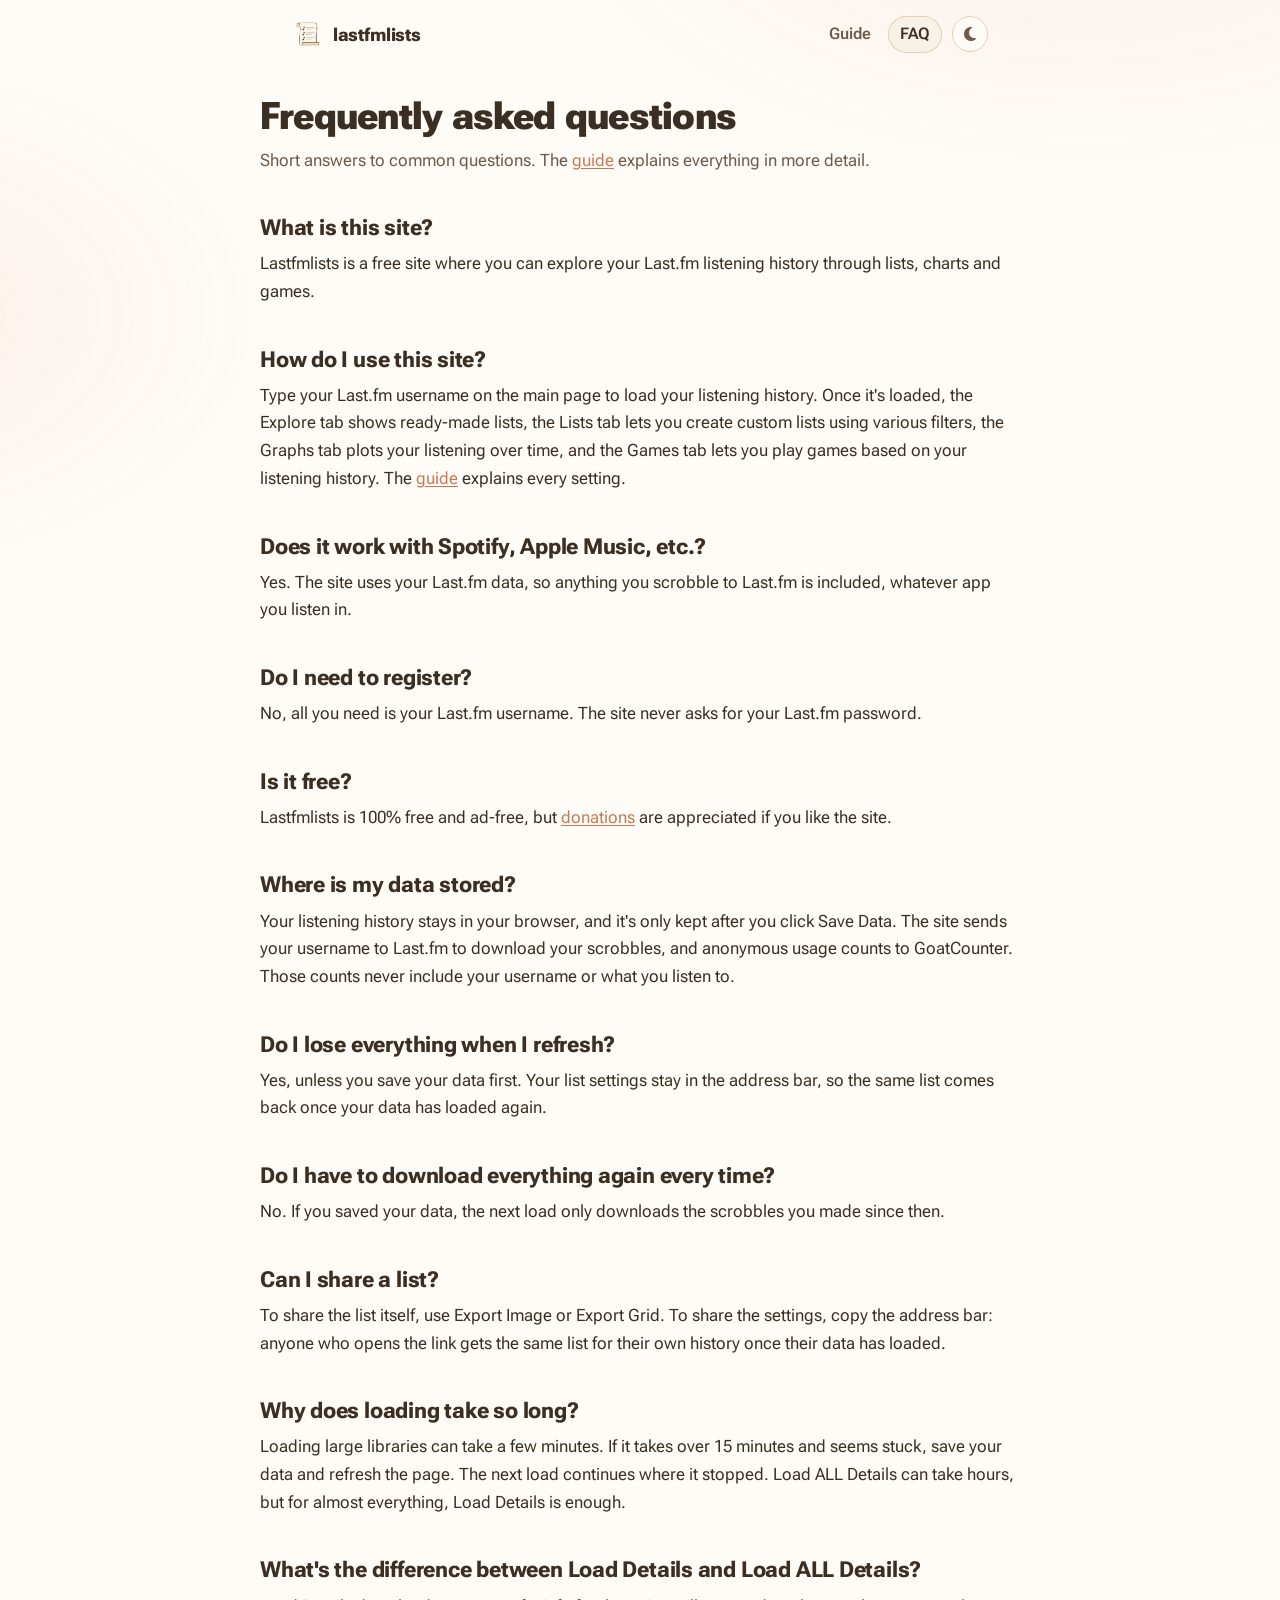
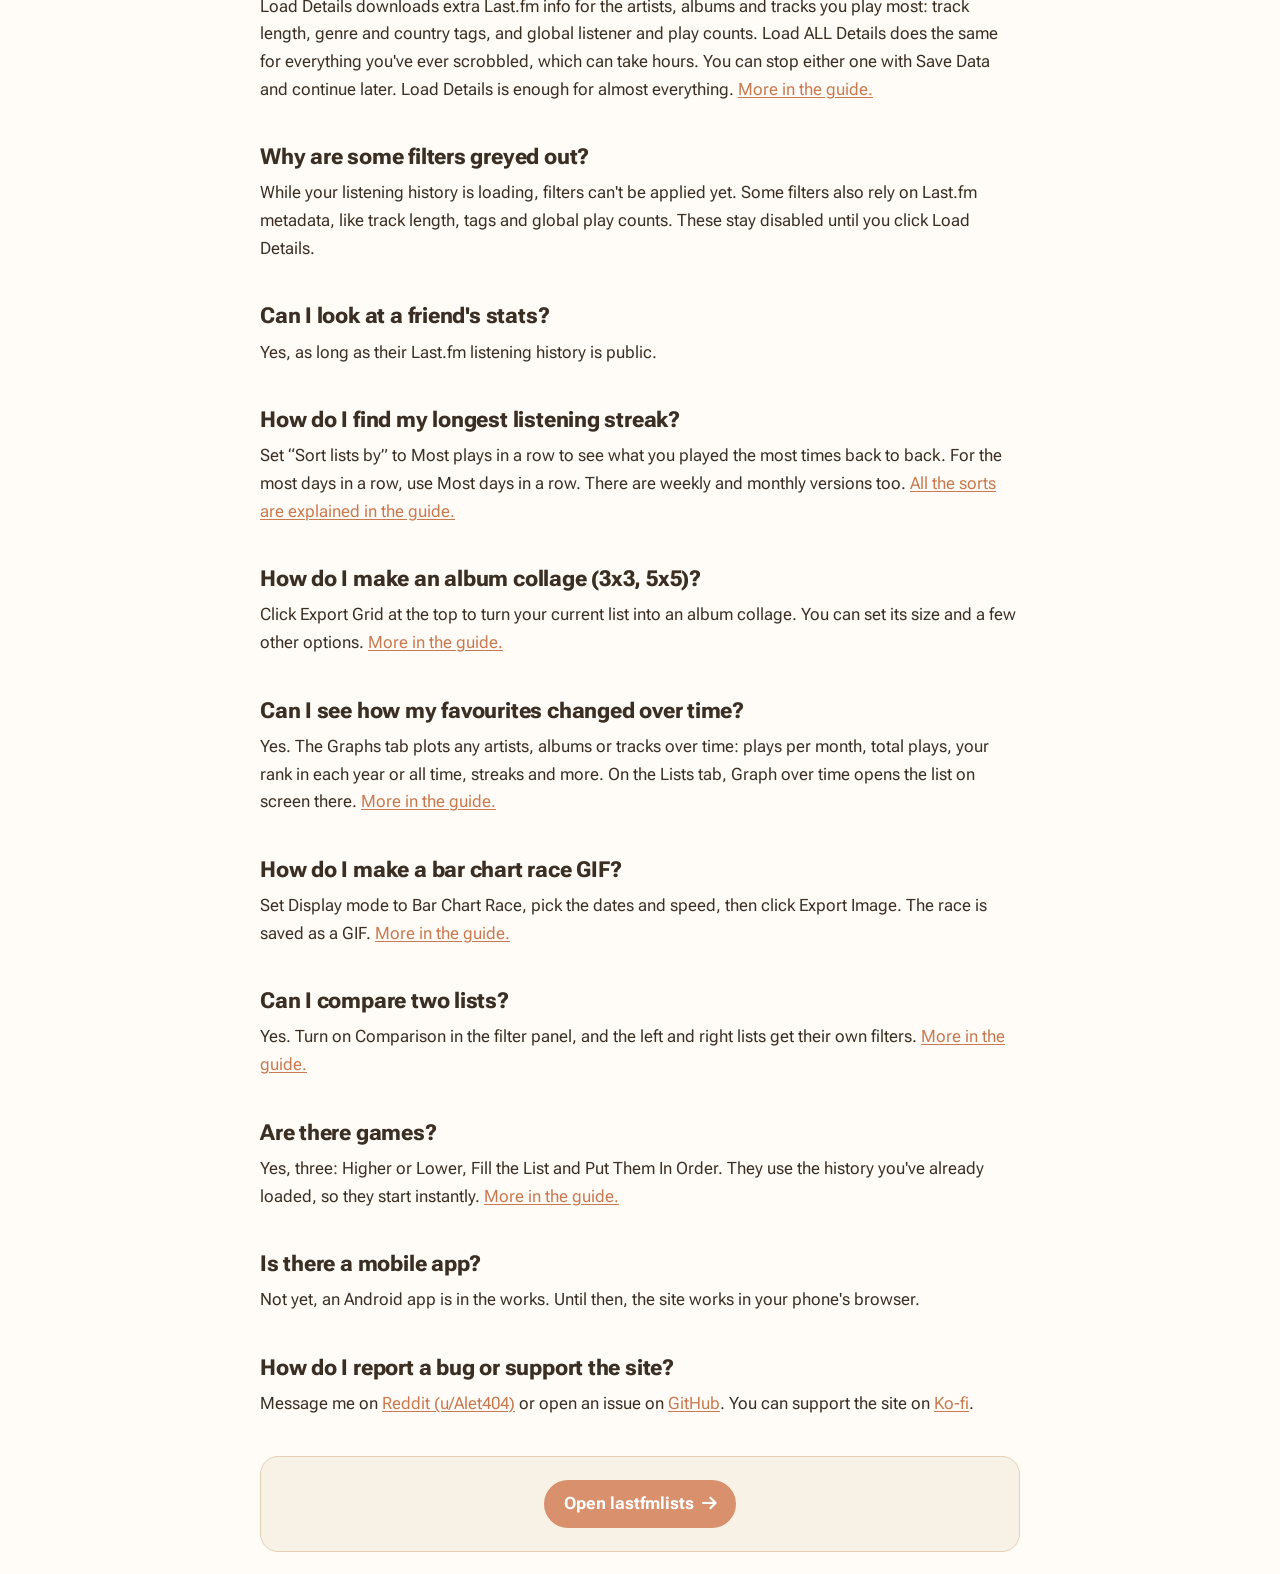
==== faq/index.html @ 1b11123c "Add a wide link preview image and mention graphs in the descriptions og-image.png (1200x630) shows a" ====
<!DOCTYPE html>
<html lang="en">
<head>
	<meta charset="UTF-8">
	<meta name="viewport" content="width=device-width, initial-scale=1.0, viewport-fit=cover">
	<title>FAQ · lastfmlists</title>
	<meta name="description" content="Answers about lastfmlists: what it does, where your data is stored, why loading takes time, and how to make streak lists, album collages, bar chart races and graphs.">
	<meta name="theme-color" content="#FFFCF8">
	<link rel="canonical" href="https://lastfmlists.com/faq/">
	<meta property="og:type" content="article">
	<meta property="og:site_name" content="lastfmlists">
	<meta property="og:url" content="https://lastfmlists.com/faq/">
	<meta property="og:title" content="FAQ · lastfmlists">
	<meta property="og:description" content="Answers about lastfmlists: what it does, where your data is stored, why loading takes time, and how to make streak lists, album collages, bar chart races and graphs.">
	<meta property="og:image" content="https://lastfmlists.com/og-image.png">
	<meta property="og:image:width" content="1200">
	<meta property="og:image:height" content="630">
	<meta name="twitter:card" content="summary_large_image">
	<script type="application/ld+json">
	{
	 "@context": "https://schema.org",
	 "@type": "FAQPage",
	 "mainEntity": [
	  {
	   "@type": "Question",
	   "name": "What is this site?",
	   "acceptedAnswer": {
	    "@type": "Answer",
	    "text": "Lastfmlists is a free site where you can explore your Last.fm listening history through lists, charts and games."
	   }
	  },
	  {
	   "@type": "Question",
	   "name": "How do I use this site?",
	   "acceptedAnswer": {
	    "@type": "Answer",
	    "text": "Type your Last.fm username on the main page to load your listening history. Once it's loaded, the Explore tab shows ready-made lists, the Lists tab lets you create custom lists using various filters, the Graphs tab plots your listening over time, and the Games tab lets you play games based on your listening history. The guide explains every setting."
	   }
	  },
	  {
	   "@type": "Question",
	   "name": "Does it work with Spotify, Apple Music, etc.?",
	   "acceptedAnswer": {
	    "@type": "Answer",
	    "text": "Yes. The site uses your Last.fm data, so anything you scrobble to Last.fm is included, whatever app you listen in."
	   }
	  },
	  {
	   "@type": "Question",
	   "name": "Do I need to register?",
	   "acceptedAnswer": {
	    "@type": "Answer",
	    "text": "No, all you need is your Last.fm username. The site never asks for your Last.fm password."
	   }
	  },
	  {
	   "@type": "Question",
	   "name": "Is it free?",
	   "acceptedAnswer": {
	    "@type": "Answer",
	    "text": "Lastfmlists is 100% free and ad-free, but donations are appreciated if you like the site."
	   }
	  },
	  {
	   "@type": "Question",
	   "name": "Where is my data stored?",
	   "acceptedAnswer": {
	    "@type": "Answer",
	    "text": "Your listening history stays in your browser, and it's only kept after you click Save Data. The site sends your username to Last.fm to download your scrobbles, and anonymous usage counts to GoatCounter. Those counts never include your username or what you listen to."
	   }
	  },
	  {
	   "@type": "Question",
	   "name": "Do I lose everything when I refresh?",
	   "acceptedAnswer": {
	    "@type": "Answer",
	    "text": "Yes, unless you save your data first. Your list settings stay in the address bar, so the same list comes back once your data has loaded again."
	   }
	  },
	  {
	   "@type": "Question",
	   "name": "Do I have to download everything again every time?",
	   "acceptedAnswer": {
	    "@type": "Answer",
	    "text": "No. If you saved your data, the next load only downloads the scrobbles you made since then."
	   }
	  },
	  {
	   "@type": "Question",
	   "name": "Can I share a list?",
	   "acceptedAnswer": {
	    "@type": "Answer",
	    "text": "To share the list itself, use Export Image or Export Grid. To share the settings, copy the address bar: anyone who opens the link gets the same list for their own history once their data has loaded."
	   }
	  },
	  {
	   "@type": "Question",
	   "name": "Why does loading take so long?",
	   "acceptedAnswer": {
	    "@type": "Answer",
	    "text": "Loading large libraries can take a few minutes. If it takes over 15 minutes and seems stuck, save your data and refresh the page. The next load continues where it stopped. Load ALL Details can take hours, but for almost everything, Load Details is enough."
	   }
	  },
	  {
	   "@type": "Question",
	   "name": "What's the difference between Load Details and Load ALL Details?",
	   "acceptedAnswer": {
	    "@type": "Answer",
	    "text": "Load Details downloads extra Last.fm info for the artists, albums and tracks you play most: track length, genre and country tags, and global listener and play counts. Load ALL Details does the same for everything you've ever scrobbled, which can take hours. You can stop either one with Save Data and continue later. Load Details is enough for almost everything. More in the guide."
	   }
	  },
	  {
	   "@type": "Question",
	   "name": "Why are some filters greyed out?",
	   "acceptedAnswer": {
	    "@type": "Answer",
	    "text": "While your listening history is loading, filters can't be applied yet. Some filters also rely on Last.fm metadata, like track length, tags and global play counts. These stay disabled until you click Load Details."
	   }
	  },
	  {
	   "@type": "Question",
	   "name": "Can I look at a friend's stats?",
	   "acceptedAnswer": {
	    "@type": "Answer",
	    "text": "Yes, as long as their Last.fm listening history is public."
	   }
	  },
	  {
	   "@type": "Question",
	   "name": "How do I find my longest listening streak?",
	   "acceptedAnswer": {
	    "@type": "Answer",
	    "text": "Set “Sort lists by” to Most plays in a row to see what you played the most times back to back. For the most days in a row, use Most days in a row. There are weekly and monthly versions too. All the sorts are explained in the guide."
	   }
	  },
	  {
	   "@type": "Question",
	   "name": "How do I make an album collage (3x3, 5x5)?",
	   "acceptedAnswer": {
	    "@type": "Answer",
	    "text": "Click Export Grid at the top to turn your current list into an album collage. You can set its size and a few other options. More in the guide."
	   }
	  },
	  {
	   "@type": "Question",
	   "name": "Can I see how my favourites changed over time?",
	   "acceptedAnswer": {
	    "@type": "Answer",
	    "text": "Yes. The Graphs tab plots any artists, albums or tracks over time: plays per month, total plays, your rank in each year or all time, streaks and more. On the Lists tab, Graph over time opens the list on screen there. More in the guide."
	   }
	  },
	  {
	   "@type": "Question",
	   "name": "How do I make a bar chart race GIF?",
	   "acceptedAnswer": {
	    "@type": "Answer",
	    "text": "Set Display mode to Bar Chart Race, pick the dates and speed, then click Export Image. The race is saved as a GIF. More in the guide."
	   }
	  },
	  {
	   "@type": "Question",
	   "name": "Can I compare two lists?",
	   "acceptedAnswer": {
	    "@type": "Answer",
	    "text": "Yes. Turn on Comparison in the filter panel, and the left and right lists get their own filters. More in the guide."
	   }
	  },
	  {
	   "@type": "Question",
	   "name": "Are there games?",
	   "acceptedAnswer": {
	    "@type": "Answer",
	    "text": "Yes, three: Higher or Lower, Fill the List and Put Them In Order. They use the history you've already loaded, so they start instantly. More in the guide."
	   }
	  },
	  {
	   "@type": "Question",
	   "name": "Is there a mobile app?",
	   "acceptedAnswer": {
	    "@type": "Answer",
	    "text": "Not yet, an Android app is in the works. Until then, the site works in your phone's browser."
	   }
	  },
	  {
	   "@type": "Question",
	   "name": "How do I report a bug or support the site?",
	   "acceptedAnswer": {
	    "@type": "Answer",
	    "text": "Message me on Reddit (u/Alet404) or open an issue on GitHub. You can support the site on Ko-fi."
	   }
	  }
	 ]
	}
	</script>
	<script>
		// Runs before the stylesheet paints, so a saved dark theme doesn't flash light.
		(function () {
			try {
				var stored = localStorage.getItem('lastfmlists-theme');
				var prefersDark = window.matchMedia && window.matchMedia('(prefers-color-scheme: dark)').matches;
				var theme = stored || (prefersDark ? 'dark' : 'light');
				document.documentElement.setAttribute('data-theme', theme);
			} catch (e) {
				document.documentElement.setAttribute('data-theme', 'light');
			}
		})();
	</script>
	<link rel="icon" type="image/png" href="../logo.png" sizes="32x32">
	<link rel="apple-touch-icon" href="../logo.png" sizes="180x180">
	<link rel="preconnect" href="https://fonts.googleapis.com">
	<link rel="preconnect" href="https://fonts.gstatic.com" crossorigin>
	<link href="https://fonts.googleapis.com/css2?family=Roboto+Flex:opsz,wght@8..144,300..800&display=swap" rel="stylesheet">
	<link rel="stylesheet" href="https://cdnjs.cloudflare.com/ajax/libs/font-awesome/6.5.2/css/all.min.css">
	<link rel="stylesheet" href="../style.css">
	<link rel="stylesheet" href="../pages.css">
</head>
<body>
	<header class="page-header">
		<a class="page-brand" href="/"><img src="../logo.png" alt="">lastfmlists</a>
		<nav class="page-nav" aria-label="Site">
			<a href="/guide/">Guide</a>
			<a href="/faq/" aria-current="page">FAQ</a>
			<button type="button" id="theme-toggle" aria-label="Toggle theme"><i class="fas fa-moon" aria-hidden="true"></i></button>
		</nav>
	</header>

	<main>
		<article class="page">
			<h1>Frequently asked questions</h1>
			<p class="page-lede">Short answers to common questions. The <a href="/guide/">guide</a> explains everything in more detail.</p>

			<section id="what-is">
				<h2>What is this site?</h2>
				<p>Lastfmlists is a free site where you can explore your Last.fm listening history through lists, charts and games.</p>
			</section>

			<section id="how-to-use">
				<h2>How do I use this site?</h2>
				<p>Type your Last.fm username on the main page to load your listening history. Once it&#39;s loaded, the Explore tab shows ready-made lists, the Lists tab lets you create custom lists using various filters, the Graphs tab plots your listening over time, and the Games tab lets you play games based on your listening history. The <a href="/guide/">guide</a> explains every setting.</p>
			</section>

			<section id="streaming-services">
				<h2>Does it work with Spotify, Apple Music, etc.?</h2>
				<p>Yes. The site uses your Last.fm data, so anything you scrobble to Last.fm is included, whatever app you listen in.</p>
			</section>

			<section id="register">
				<h2>Do I need to register?</h2>
				<p>No, all you need is your Last.fm username. The site never asks for your Last.fm password.</p>
			</section>

			<section id="free">
				<h2>Is it free?</h2>
				<p>Lastfmlists is 100% free and ad-free, but <a href="https://ko-fi.com/lastfmlists">donations</a> are appreciated if you like the site.</p>
			</section>

			<section id="data">
				<h2>Where is my data stored?</h2>
				<p>Your listening history stays in your browser, and it&#39;s only kept after you click Save Data. The site sends your username to Last.fm to download your scrobbles, and anonymous usage counts to GoatCounter. Those counts never include your username or what you listen to.</p>
			</section>

			<section id="refresh">
				<h2>Do I lose everything when I refresh?</h2>
				<p>Yes, unless you save your data first. Your list settings stay in the address bar, so the same list comes back once your data has loaded again.</p>
			</section>

			<section id="saved-data">
				<h2>Do I have to download everything again every time?</h2>
				<p>No. If you saved your data, the next load only downloads the scrobbles you made since then.</p>
			</section>

			<section id="share">
				<h2>Can I share a list?</h2>
				<p>To share the list itself, use Export Image or Export Grid. To share the settings, copy the address bar: anyone who opens the link gets the same list for their own history once their data has loaded.</p>
			</section>

			<section id="loading-time">
				<h2>Why does loading take so long?</h2>
				<p>Loading large libraries can take a few minutes. If it takes over 15 minutes and seems stuck, save your data and refresh the page. The next load continues where it stopped. Load ALL Details can take hours, but for almost everything, Load Details is enough.</p>
			</section>

			<section id="details">
				<h2>What&#39;s the difference between Load Details and Load ALL Details?</h2>
				<p>Load Details downloads extra Last.fm info for the artists, albums and tracks you play most: track length, genre and country tags, and global listener and play counts. Load ALL Details does the same for everything you&#39;ve ever scrobbled, which can take hours. You can stop either one with Save Data and continue later. Load Details is enough for almost everything. <a href="/guide/#details">More in the guide.</a></p>
			</section>

			<section id="greyed-out">
				<h2>Why are some filters greyed out?</h2>
				<p>While your listening history is loading, filters can&#39;t be applied yet. Some filters also rely on Last.fm metadata, like track length, tags and global play counts. These stay disabled until you click Load Details.</p>
			</section>

			<section id="friends">
				<h2>Can I look at a friend&#39;s stats?</h2>
				<p>Yes, as long as their Last.fm listening history is public.</p>
			</section>

			<section id="streaks">
				<h2>How do I find my longest listening streak?</h2>
				<p>Set &ldquo;Sort lists by&rdquo; to Most plays in a row to see what you played the most times back to back. For the most days in a row, use Most days in a row. There are weekly and monthly versions too. <a href="/guide/#sorts">All the sorts are explained in the guide.</a></p>
			</section>

			<section id="collage">
				<h2>How do I make an album collage (3x3, 5x5)?</h2>
				<p>Click Export Grid at the top to turn your current list into an album collage. You can set its size and a few other options. <a href="/guide/#exporting">More in the guide.</a></p>
			</section>

			<section id="graphs">
				<h2>Can I see how my favourites changed over time?</h2>
				<p>Yes. The Graphs tab plots any artists, albums or tracks over time: plays per month, total plays, your rank in each year or all time, streaks and more. On the Lists tab, Graph over time opens the list on screen there. <a href="/guide/#graphs">More in the guide.</a></p>
			</section>

			<section id="race-gif">
				<h2>How do I make a bar chart race GIF?</h2>
				<p>Set Display mode to Bar Chart Race, pick the dates and speed, then click Export Image. The race is saved as a GIF. <a href="/guide/#charts">More in the guide.</a></p>
			</section>

			<section id="compare">
				<h2>Can I compare two lists?</h2>
				<p>Yes. Turn on Comparison in the filter panel, and the left and right lists get their own filters. <a href="/guide/#comparison">More in the guide.</a></p>
			</section>

			<section id="games">
				<h2>Are there games?</h2>
				<p>Yes, three: Higher or Lower, Fill the List and Put Them In Order. They use the history you&#39;ve already loaded, so they start instantly. <a href="/guide/#games">More in the guide.</a></p>
			</section>

			<section id="mobile">
				<h2>Is there a mobile app?</h2>
				<p>Not yet, an Android app is in the works. Until then, the site works in your phone&#39;s browser.</p>
			</section>

			<section id="contact">
				<h2>How do I report a bug or support the site?</h2>
				<p>Message me on <a href="https://www.reddit.com/user/Alet404/">Reddit (u/Alet404)</a> or open an issue on <a href="https://github.com/LastFMLists/lastfmlists/issues">GitHub</a>. You can support the site on <a href="https://ko-fi.com/lastfmlists">Ko-fi</a>.</p>
			</section>

			<div class="page-cta">
				<a href="/">Open lastfmlists <i class="fas fa-arrow-right" aria-hidden="true"></i></a>
			</div>
		</article>
	</main>

	<footer>
		<p>created by <a href="https://www.reddit.com/user/Alet404/" target="_blank" rel="noopener">u/Alet404</a></p>
	</footer>
	<script data-goatcounter="https://lastfmlists.goatcounter.com/count" async src="https://gc.zgo.at/count.js"></script>
	<script src="../js/page-theme.js"></script>
	<script type="module" src="../js/page-links.js"></script>
</body>
</html>
---- style.css ----
/* ==========================================================================
   lastfmlists — design system
   ========================================================================== */

/* ---- Light palette + derived tokens ---- */
:root,
[data-theme="light"] {
    --background-color: #FFFCF8;
    --sidebar-color: #F8F1E6;
    --primary-text-color: #3B2F24;
    --secondary-text-color: #6C5A4B;
    --primary-accent-color: #D8906D;
    --secondary-accent-color: #FFF4E3;
    --border-color: #E5CEB4;
    --even-list-color: #F1E1CC;
    /* Hovered or highlighted row: far enough from both row colours to stand out */
    --row-hover-color: #EBC9B4;

    --accent-strong: #C9794F;
    --accent-soft: rgba(216, 144, 109, 0.14);
    --on-accent: #FFFFFF;
    --footer-bg: var(--secondary-accent-color);
    --scrim: rgba(59, 47, 36, 0.45);

    --shadow-sm: 0 1px 2px rgba(59, 47, 36, 0.05), 0 2px 10px rgba(59, 47, 36, 0.06);
    --shadow-md: 0 8px 28px rgba(59, 47, 36, 0.13);
    --shadow-lg: 0 18px 50px rgba(59, 47, 36, 0.22);
    --ring: 0 0 0 3px rgba(216, 144, 109, 0.30);

    --radius-sm: 9px;
    --radius-md: 14px;
    --radius-lg: 18px;

    --sidebar-width: 292px;
    --font-stack: "Roboto Flex", Roboto, system-ui, -apple-system, "Segoe UI", sans-serif;

    color-scheme: light;
}

/* ---- Dark palette ---- */
[data-theme="dark"] {
    --background-color: #1E293B;
    --sidebar-color: #111827;
    --primary-text-color: #dce9f7;
    --secondary-text-color: #94A3B8;
    --primary-accent-color: #60A5FA;
    --secondary-accent-color: #1f122e;
    --border-color: #3d5166;
    --even-list-color: #3d5166;
    --row-hover-color: #31507B;

    --accent-strong: #85BBFB;
    --accent-soft: rgba(96, 165, 250, 0.16);
    --on-accent: #0B1424;
    --footer-bg: var(--sidebar-color);
    --scrim: rgba(2, 6, 16, 0.55);

    --shadow-sm: 0 1px 2px rgba(0, 0, 0, 0.25), 0 2px 10px rgba(0, 0, 0, 0.22);
    --shadow-md: 0 8px 28px rgba(0, 0, 0, 0.38);
    --shadow-lg: 0 18px 50px rgba(0, 0, 0, 0.55);
    --ring: 0 0 0 3px rgba(96, 165, 250, 0.32);

    color-scheme: dark;
}

/* ==========================================================================
   Base
   ========================================================================== */

*,
*::before,
*::after {
    box-sizing: border-box;
}

html {
    height: 100%;
    scroll-behavior: smooth;
}

body {
    min-height: 100%;
    width: 100%;
    margin: 0;
    display: flex;
    flex-direction: column;
    font-family: var(--font-stack);
    font-size: 16px;
    line-height: 1.5;
    background-color: var(--background-color);
    color: var(--primary-text-color);
    -webkit-font-smoothing: antialiased;
    text-rendering: optimizeLegibility;
    position: relative;
    isolation: isolate;
}

body,
html {
    overflow-x: clip;
}

/* Soft ambient glow behind everything */
body::before {
    content: "";
    position: fixed;
    inset: 0;
    z-index: -1;
    pointer-events: none;
    background:
        radial-gradient(900px 480px at 85% -120px, var(--accent-soft), transparent 65%),
        radial-gradient(700px 460px at -10% 35%, var(--accent-soft), transparent 60%);
    opacity: 0.8;
}

::selection {
    background: var(--primary-accent-color);
    color: var(--on-accent);
}

:focus-visible {
    outline: 2px solid var(--primary-accent-color);
    outline-offset: 2px;
}

button {
    font: inherit;
    color: inherit;
}

img {
    max-width: 100%;
}

/* Custom scrollbars */
::-webkit-scrollbar {
    width: 10px;
    height: 10px;
}

::-webkit-scrollbar-track {
    background: transparent;
}

::-webkit-scrollbar-thumb {
    background: var(--border-color);
    border-radius: 999px;
    border: 2px solid transparent;
    background-clip: padding-box;
}

::-webkit-scrollbar-thumb:hover {
    background: var(--secondary-text-color);
    background-clip: padding-box;
}

/* ==========================================================================
   Page layout
   ========================================================================== */

main {
    flex: 1;
    width: 100%;
    padding: 1.4rem clamp(1rem, 3vw, 2rem) 3rem;
    transition: padding-left 0.28s cubic-bezier(0.2, 0.7, 0.3, 1);
}

.content-block {
    width: 100%;
    max-width: 1180px;
    margin-inline: auto;
}

body:not(.app-loaded) main {
    min-height: 100vh;
    display: flex;
    align-items: center;
    justify-content: center;
    padding-bottom: 1.4rem;
}

/* Everything except the welcome card stays hidden until data is loaded */
body:not(.app-loaded) #filters-section,
body:not(.app-loaded) #filters-section-toggle,
body:not(.app-loaded) #results-section,
body:not(.app-loaded) #active-filters,
body:not(.app-loaded) #view-tabs,
body:not(.app-loaded) #games-section,
body:not(.app-loaded) #explore-section,
body:not(.app-loaded) #graphs-section,
body:not(.app-loaded) footer,
body:not(.app-loaded) #loading-stats {
    display: none !important;
}

/* View switching: Games view hides the lists UI and vice versa */
#games-section {
    display: none;
}

body.view-games #games-section {
    display: block;
}

body.view-games #filters-section,
body.view-games #filters-section-toggle,
body.view-games #results-section,
body.view-games #active-filters {
    display: none !important;
}

/* Explore replaces the filters and the list, like Games does */
#explore-section {
    display: none;
}

body.view-explore #explore-section {
    display: block;
}

body.view-explore #filters-section,
body.view-explore #filters-section-toggle,
body.view-explore #results-section,
body.view-explore #active-filters,
body.view-entity #explore-section {
    display: none !important;
}

/* The graph builder has its own controls instead of the filter panel */
#graphs-section {
    display: none;
}

body.view-graphs:not(.view-entity) #graphs-section {
    display: block;
}

body.view-graphs #filters-section,
body.view-graphs #filters-section-toggle,
body.view-graphs #results-section,
body.view-graphs #active-filters {
    display: none !important;
}

/* An entity page takes the place of the list until you go back, and the
   filters go with it: they would change a list nobody can see. */
body.view-entity #filters-section,
body.view-entity #filters-section-toggle,
body.view-entity #results-section,
body.view-entity #active-filters,
body.view-games #entity-section,
body:not(.app-loaded) #entity-section {
    display: none !important;
}

body.app-loaded #input-section {
    display: none;
}

/* ==========================================================================
   Welcome screen
   ========================================================================== */

#input-section {
    text-align: center;
}

.welcome-card {
    width: min(560px, 100%);
    margin-inline: auto;
    padding: 2.6rem 2.2rem 2.1rem;
    background-color: var(--sidebar-color);
    border: 1px solid var(--border-color);
    border-radius: 24px;
    box-shadow: var(--shadow-md);
    animation: rise 0.5s cubic-bezier(0.2, 0.7, 0.3, 1) both;
}

.welcome-logo {
    width: 88px;
    height: 88px;
    object-fit: contain;
    margin-bottom: 0.85rem;
    user-select: none;
}

.welcome-card h1 {
    margin: 0 0 0.4rem;
    font-size: clamp(2rem, 7vw, 2.55rem);
    font-weight: 800;
    letter-spacing: -0.02em;
    line-height: 1.1;
    color: var(--primary-text-color);
}

@supports (-webkit-background-clip: text) or (background-clip: text) {
    .welcome-card h1 {
        background: linear-gradient(115deg, var(--primary-text-color) 35%, var(--primary-accent-color));
        -webkit-background-clip: text;
        background-clip: text;
        -webkit-text-fill-color: transparent;
    }
}

/* One line: the card is wide enough on larger screens, and the text gets
   slightly smaller on phones so it still fits. Below 380px it would get too
   small to read, so it wraps into two even lines there instead. */
.welcome-tagline {
    margin: 0 auto 1.7rem;
    color: var(--secondary-text-color);
    font-size: clamp(0.8rem, 3.25vw, 1.02rem);
    white-space: nowrap;
}

@media (max-width: 379px) {
    .welcome-tagline {
        white-space: normal;
        text-wrap: balance;
    }
}

.username-container {
    margin: 0 0 1.5rem;
}

.input-shell {
    display: flex;
    align-items: center;
    gap: 0.55rem;
    width: min(440px, 100%);
    margin-inline: auto;
    padding: 0.35rem 0.35rem 0.35rem 1.05rem;
    background-color: var(--background-color);
    border: 1px solid var(--border-color);
    border-radius: 999px;
    box-shadow: var(--shadow-sm);
    transition: border-color 0.15s ease, box-shadow 0.15s ease;
}

.load-error {
    margin: 0.9rem auto 0;
    max-width: 34rem;
    padding: 0.6rem 1rem;
    border: 1px solid var(--accent-strong);
    border-radius: var(--radius-md);
    background-color: var(--accent-soft);
    color: var(--primary-text-color);
    font-size: 0.9rem;
    line-height: 1.45;
    text-align: center;
}

.input-shell:focus-within {
    border-color: var(--primary-accent-color);
    box-shadow: var(--ring);
}

.input-shell > i {
    color: var(--secondary-text-color);
    font-size: 0.95rem;
    flex-shrink: 0;
}

.input-shell input {
    flex: 1;
    min-width: 0;
    padding: 0.45rem 0;
    border: none;
    outline: none;
    background: transparent;
    color: var(--primary-text-color);
    font: inherit;
    font-size: 1rem;
}

.input-shell input::placeholder {
    color: var(--secondary-text-color);
    opacity: 0.75;
}

#load-data {
    flex-shrink: 0;
    display: inline-flex;
    align-items: center;
    gap: 0.5rem;
    padding: 0.62rem 1.2rem;
    background-color: var(--primary-accent-color);
    color: var(--on-accent);
    border: none;
    border-radius: 999px;
    font-weight: 700;
    font-size: 0.95rem;
    white-space: nowrap;
    cursor: pointer;
    transition: background-color 0.15s ease, transform 0.15s ease;
}

#load-data:hover:not(:disabled) {
    background-color: var(--accent-strong);
}

#load-data:disabled {
    opacity: 0.6;
    cursor: progress;
}

#load-data:active:not(:disabled) {
    transform: scale(0.97);
}

.top-links {
    display: flex;
    justify-content: center;
    gap: 0.8rem;
}

.top-links a,
.session-socials a {
    display: inline-flex;
    align-items: center;
    justify-content: center;
    width: 42px;
    height: 42px;
    border-radius: 50%;
    color: var(--secondary-text-color);
    background-color: var(--background-color);
    border: 1px solid var(--border-color);
    font-size: 1.15rem;
    text-decoration: none;
    transition: color 0.15s ease, border-color 0.15s ease, transform 0.15s ease, background-color 0.15s ease;
}

.top-links a:hover,
.session-socials a:hover {
    color: var(--primary-accent-color);
    border-color: var(--primary-accent-color);
    transform: translateY(-2px);
}

/* ==========================================================================
   Session header
   ========================================================================== */

#session-panel {
    display: none;
    position: sticky;
    top: 0.75rem;
    z-index: 800;
    grid-template-columns: auto 1fr auto;
    align-items: center;
    gap: 0.75rem;
    padding: 0.55rem 0.8rem;
    margin-bottom: 1.1rem;
    background-color: var(--sidebar-color);
    background-color: color-mix(in srgb, var(--sidebar-color) 82%, transparent);
    -webkit-backdrop-filter: blur(14px);
    backdrop-filter: blur(14px);
    border: 1px solid var(--border-color);
    border-radius: var(--radius-md);
    box-shadow: var(--shadow-sm);
}

body.app-loaded #session-panel {
    display: grid;
}

#session-panel .session-user {
    display: flex;
    align-items: center;
    gap: 0.6rem;
    min-width: 0;
}

#session-panel .session-avatar-wrap {
    width: 38px;
    height: 38px;
    flex-shrink: 0;
    border-radius: 50%;
    border: 2px solid var(--primary-accent-color);
    overflow: hidden;
    background-color: var(--background-color);
    display: flex;
    align-items: center;
    justify-content: center;
    font-size: 0.8rem;
    font-weight: 700;
    color: var(--secondary-text-color);
}

#session-avatar {
    width: 100%;
    height: 100%;
    object-fit: cover;
    display: none;
}

#session-panel .session-user-meta {
    min-width: 0;
}

#session-panel #session-username {
    margin: 0;
    font-size: 0.98rem;
    font-weight: 700;
    white-space: nowrap;
    overflow: hidden;
    text-overflow: ellipsis;
}

#session-panel .session-actions {
    display: flex;
    align-items: center;
    justify-content: center;
    gap: 0.4rem;
    flex-wrap: wrap;
    min-width: 0;
}

#session-panel .session-actions button {
    display: inline-flex;
    align-items: center;
    gap: 0.45rem;
    padding: 0.45rem 0.7rem;
    background-color: var(--background-color);
    color: var(--primary-text-color);
    border: 1px solid var(--border-color);
    border-radius: 999px;
    font-size: 0.8rem;
    font-weight: 600;
    line-height: 1.2;
    white-space: nowrap;
    cursor: pointer;
    transition: background-color 0.15s ease, border-color 0.15s ease;
}

#session-panel .session-actions button i {
    color: var(--primary-accent-color);
    font-size: 0.85rem;
}

#session-panel .session-actions button:hover:not(:disabled) {
    background-color: var(--accent-soft);
    border-color: var(--primary-accent-color);
}

#session-panel .session-actions button:disabled {
    opacity: 0.45;
    cursor: not-allowed;
}

#session-panel .session-socials {
    display: inline-flex;
    align-items: center;
    gap: 0.45rem;
}

#session-panel .session-socials a {
    width: 36px;
    height: 36px;
    font-size: 1.05rem;
}

#theme-toggle {
    width: 36px;
    height: 36px;
    padding: 0;
    display: inline-flex;
    align-items: center;
    justify-content: center;
    background-color: var(--background-color);
    color: var(--secondary-text-color);
    border: 1px solid var(--border-color);
    border-radius: 50%;
    font-size: 1rem;
    cursor: pointer;
    transition: color 0.15s ease, border-color 0.15s ease, transform 0.15s ease;
}

#theme-toggle:hover {
    color: var(--primary-accent-color);
    border-color: var(--primary-accent-color);
    transform: translateY(-2px);
}

/* ==========================================================================
   Loading status
   ========================================================================== */

#loading-stats {
    margin: 1rem auto;
    font-size: 0.9rem;
    color: var(--secondary-text-color);
}

#loading-stats:not(:empty) {
    display: flex;
    align-items: center;
    gap: 0.65rem;
    width: fit-content;
    max-width: 100%;
    padding: 0.55rem 1.1rem;
    background-color: var(--sidebar-color);
    border: 1px solid var(--border-color);
    border-radius: 999px;
    box-shadow: var(--shadow-sm);
}

#loading-stats:not(:empty)::before {
    content: "";
    width: 16px;
    height: 16px;
    flex-shrink: 0;
    border: 2.5px solid var(--accent-soft);
    border-top-color: var(--primary-accent-color);
    border-radius: 50%;
    animation: spin 0.8s linear infinite;
}

#loading-stats p {
    margin: 0;
}

/* A finished load with pages missing: a note, not a spinner */
#loading-stats:has(.load-incomplete) {
    border-radius: var(--radius-md);
    border-color: var(--primary-accent-color);
    color: var(--primary-text-color);
}

#loading-stats:has(.load-incomplete)::before {
    display: none;
}

/* ==========================================================================
   Filter sidebar
   ========================================================================== */

#filters-section {
    position: fixed;
    top: 0;
    left: 0;
    bottom: 0;
    width: var(--sidebar-width);
    display: flex;
    flex-direction: column;
    padding: 1.1rem 0.95rem calc(0.9rem + env(safe-area-inset-bottom));
    background-color: var(--sidebar-color);
    border-right: 1px solid var(--border-color);
    z-index: 1000;
    transition: transform 0.28s cubic-bezier(0.2, 0.7, 0.3, 1);
}

#filters-section.closed {
    transform: translateX(calc(-100% - 40px));
}

#filters-section h3 {
    display: flex;
    align-items: center;
    gap: 0.55rem;
    margin: 0 0 0.9rem;
    padding: 0 0.25rem;
    font-size: 1.02rem;
    font-weight: 800;
    letter-spacing: 0.01em;
}

#filters-section h3 i {
    color: var(--primary-accent-color);
    font-size: 0.95rem;
}

.filters {
    flex: 1 1 auto;
    min-height: 0;
    overflow-y: auto;
    overscroll-behavior: contain;
    scrollbar-width: thin;
    scrollbar-color: var(--border-color) transparent;
    display: flex;
    flex-direction: column;
    align-items: stretch;
    gap: 0.3rem;
    margin: 0 -0.25rem;
    padding: 0 0.25rem;
}

/* ---- Category buttons ---- */

.dropdown {
    position: relative;
    width: 100%;
    flex-shrink: 0;
}

.dropdown-button {
    display: flex;
    align-items: center;
    gap: 0.65rem;
    width: 100%;
    padding: 0.62rem 0.75rem;
    background: transparent;
    border: 1px solid transparent;
    border-radius: var(--radius-sm);
    color: var(--primary-text-color);
    font-size: 0.92rem;
    font-weight: 600;
    text-align: left;
    cursor: pointer;
    transition: background-color 0.15s ease, border-color 0.15s ease;
}

.dropdown-button > i {
    width: 1.15rem;
    flex-shrink: 0;
    text-align: center;
    color: var(--primary-accent-color);
    font-size: 0.92rem;
}

.dropdown-button::after {
    content: "\203A";
    margin-left: auto;
    color: var(--secondary-text-color);
    font-size: 1.1rem;
    line-height: 1;
    transition: transform 0.18s ease;
}

.dropdown-button:hover {
    background-color: var(--accent-soft);
}

.dropdown:has(.dropdown-content[style*="display: block"]) .dropdown-button {
    background-color: var(--accent-soft);
    border-color: var(--primary-accent-color);
}

.dropdown:has(.dropdown-content[style*="display: block"]) .dropdown-button::after {
    transform: translateX(3px);
}

/* ---- Flyout panels (desktop) ---- */

.dropdown-content {
    display: none;
    position: fixed;
    left: calc(var(--sidebar-width) + 14px);
    top: 50%;
    transform: translateY(-50%);
    width: 360px;
    max-width: calc(100vw - var(--sidebar-width) - 28px);
    max-height: min(680px, calc(100vh - 3rem));
    overflow-y: auto;
    overscroll-behavior: contain;
    scrollbar-width: thin;
    scrollbar-color: var(--border-color) transparent;
    padding: 1rem 1rem 1.1rem;
    background-color: var(--background-color);
    border: 1px solid var(--border-color);
    border-radius: var(--radius-lg);
    box-shadow: var(--shadow-lg);
    z-index: 2000;
    animation: flyout-in 0.16s ease;
}

.dropdown-content label {
    display: block;
    margin: 0.85rem 0 0.3rem;
    font-size: 0.8rem;
    font-weight: 600;
    letter-spacing: 0.01em;
    color: var(--secondary-text-color);
}

.dropdown-content > label:first-child,
.dropdown-content label:first-child {
    margin-top: 0;
}

.dropdown-content input,
.dropdown-content select,
.dropdown-content textarea {
    width: 100%;
    margin: 0 0 0.25rem;
    padding: 0.5rem 0.65rem;
    font: inherit;
    font-size: 0.9rem;
    color: var(--primary-text-color);
    background-color: var(--sidebar-color);
    border: 1px solid var(--border-color);
    border-radius: var(--radius-sm);
    transition: border-color 0.15s ease, box-shadow 0.15s ease;
}

.dropdown-content input:focus,
.dropdown-content select:focus,
.dropdown-content textarea:focus {
    outline: none;
    border-color: var(--primary-accent-color);
    box-shadow: var(--ring);
}

.dropdown-content textarea {
    resize: vertical;
    min-height: 90px;
    line-height: 1.45;
    font-family: ui-monospace, SFMono-Regular, Menlo, Consolas, monospace;
    font-size: 0.82rem;
}

#x-value {
    margin-top: 0.6rem;
}

.separator {
    border: none;
    border-top: 1px solid var(--border-color);
    margin: 1rem 0 0.2rem;
}

.input-group {
    display: flex;
    flex-direction: column;
    gap: 0.3rem;
    margin: 0.85rem 0 0.25rem;
}

.input-group label {
    margin: 0;
}

.input-pair {
    display: grid;
    grid-template-columns: 1fr 1fr;
    gap: 0.5rem;
}

/* Controls that only work once extended Last.fm metadata is loaded. */
.requires-extended.locked {
    opacity: 0.5;
    cursor: help;
    position: relative;
}

.requires-extended.locked input,
.requires-extended.locked select,
.requires-extended.locked textarea {
    cursor: help;
    pointer-events: none;
}

.requires-extended.locked label::after {
    content: " 🔒";
    font-size: 0.85em;
}

/* Live preview banner shown while listening history is still downloading. */
.loading-preview-banner {
    font-size: 0.85rem;
    color: var(--secondary-text-color);
    background: var(--secondary-accent-color);
    border: 1px dashed var(--border-color);
    border-radius: 8px;
    padding: 0.5rem 0.75rem;
    margin-bottom: 0.75rem;
}

.input-pair input {
    margin: 0;
}

label.inline-checkbox {
    display: flex;
    align-items: center;
    justify-content: space-between;
    gap: 0.7rem;
    padding: 0.5rem 0.65rem;
    margin: 0.85rem 0 0.25rem;
    background-color: var(--sidebar-color);
    border: 1px solid var(--border-color);
    border-radius: var(--radius-sm);
    font-size: 0.85rem;
    font-weight: 600;
    color: var(--primary-text-color);
    cursor: pointer;
}

.inline-checkbox input[type="checkbox"] {
    width: 1.05rem;
    height: 1.05rem;
    margin: 0;
    padding: 0;
    flex-shrink: 0;
    accent-color: var(--primary-accent-color);
    cursor: pointer;
}

.mode-controls {
    display: none;
    margin-top: 0.9rem;
    padding: 0.75rem 0.75rem 0.85rem;
    background-color: var(--accent-soft);
    border: 1px solid var(--border-color);
    border-radius: var(--radius-md);
}

.mode-controls label:first-child {
    margin-top: 0;
}

.mode-controls input,
.mode-controls select {
    background-color: var(--background-color);
}

/* ---- Richer filter controls (ui/filter-controls.js) ---- */

/* The panel styles labels and inputs as blocks; hidden ones stay hidden. */
#filters-section [hidden] {
    display: none !important;
}

.range-card,
.fc-card {
    margin: 0.85rem 0 0.25rem;
    padding: 0.65rem 0.7rem 0.7rem;
    background-color: var(--background-color);
    border: 1px solid var(--border-color);
    border-radius: var(--radius-md);
    transition: border-color 0.2s ease, box-shadow 0.2s ease;
}

.fc-card[hidden],
.range-card[hidden] {
    display: none;
}

.range-card-header,
.fc-card-header {
    display: flex;
    align-items: center;
    gap: 0.5rem;
    min-height: 1.6rem;
    margin-bottom: 0.45rem;
}

.range-card-header label,
.dropdown-content .range-card-header label {
    flex: 1;
    margin: 0;
    color: var(--primary-text-color);
    font-size: 0.82rem;
    font-weight: 700;
}

.fc-card-title {
    flex: 1;
    color: var(--primary-text-color);
    font-size: 0.82rem;
    font-weight: 700;
}

.fc-card-summary {
    color: var(--secondary-text-color);
    font-size: 0.78rem;
}

.fc-clear {
    flex-shrink: 0;
    padding: 0.15rem 0.5rem;
    background: none;
    border: none;
    border-radius: 999px;
    color: var(--primary-accent-color);
    font-size: 0.78rem;
    font-weight: 700;
    cursor: pointer;
}

.fc-clear:hover {
    background-color: var(--accent-soft);
}

.fc-clear[hidden] {
    display: none;
}

.range-card .input-pair {
    gap: 0.5rem;
}

.dropdown-content label.range-end {
    display: flex;
    flex-direction: column;
    gap: 0.2rem;
    margin: 0;
    min-width: 0;
}

.range-caption {
    font-size: 0.72rem;
    font-weight: 600;
    color: var(--secondary-text-color);
}

.fc-chips {
    display: flex;
    flex-wrap: wrap;
    gap: 0.35rem;
}

.fc-chips[hidden] {
    display: none;
}

.dropdown-content .fc-chip,
.fc-chip {
    width: auto;
    min-height: 0;
    margin: 0;
    padding: 0.28rem 0.7rem;
    background-color: var(--sidebar-color);
    border: 1px solid var(--border-color);
    border-radius: 999px;
    color: var(--primary-text-color);
    font-size: 0.8rem;
    font-weight: 600;
    font-variant-numeric: tabular-nums;
    line-height: 1.3;
    cursor: pointer;
    transition: background-color 0.15s ease, border-color 0.15s ease, color 0.15s ease;
}

.fc-chip:hover:not(:disabled) {
    border-color: var(--primary-accent-color);
}

.fc-chip[aria-pressed="true"] {
    background-color: var(--primary-accent-color);
    border-color: var(--primary-accent-color);
    color: var(--on-accent);
}

.fc-chip:disabled {
    opacity: 0.5;
    cursor: not-allowed;
}

.fc-chip.fc-removable::after {
    content: "\00d7";
    margin-left: 0.4rem;
    font-weight: 700;
}

.fc-help {
    margin: 0.1rem 0 0.5rem;
    color: var(--secondary-text-color);
    font-size: 0.76rem;
    line-height: 1.4;
}

.fc-card > .fc-help:last-child {
    margin: 0.5rem 0 0;
}

.fc-term-groups {
    display: flex;
    flex-direction: column;
    gap: 0.35rem;
    margin-bottom: 0.45rem;
}

.fc-term-groups:empty {
    display: none;
}

.fc-term-group {
    display: flex;
    flex-wrap: wrap;
    align-items: center;
    gap: 0.35rem;
}

.fc-term-joiner {
    font-size: 0.74rem;
    font-weight: 600;
    color: var(--secondary-text-color);
}

.fc-term-actions {
    display: flex;
    flex-wrap: wrap;
    gap: 0.35rem;
    margin-top: 0.4rem;
}

.fc-term-actions .fc-chip[hidden] {
    display: none;
}

.fc-card .fc-custom-input {
    margin-top: 0.5rem;
}

.fc-clearable {
    position: relative;
    display: block;
}

.fc-clearable input {
    padding-right: 2rem;
}

.fc-input-clear {
    position: absolute;
    top: 50%;
    right: 0.3rem;
    transform: translateY(-50%);
    width: 1.6rem;
    height: 1.6rem;
    display: inline-flex;
    align-items: center;
    justify-content: center;
    padding: 0;
    background: var(--background-color);
    border: none;
    border-radius: 50%;
    color: var(--secondary-text-color);
    font-size: 0.8rem;
    cursor: pointer;
}

.fc-input-clear:hover {
    color: var(--primary-accent-color);
}

.fc-input-clear[hidden] {
    display: none;
}

.fc-flash {
    border-color: var(--primary-accent-color);
    box-shadow: var(--ring);
}

.requires-extended.locked .fc-card,
.requires-extended.locked .fc-chip,
.requires-extended.locked .fc-clear {
    pointer-events: none;
}

/* ---- Equation editor ---- */

.equation-dropdown-content {
    width: min(680px, calc(100vw - var(--sidebar-width) - 28px));
}

.equation-editor-layout {
    display: flex;
    gap: 0.9rem;
    align-items: flex-start;
}

.equation-editor-pane {
    flex: 1;
    min-width: 0;
}

.equation-helper-pane {
    width: 250px;
    flex-shrink: 0;
    max-height: 440px;
    overflow-y: auto;
    overscroll-behavior: contain;
    scrollbar-width: thin;
    scrollbar-color: var(--border-color) transparent;
    padding: 0.7rem;
    background-color: var(--sidebar-color);
    border: 1px solid var(--border-color);
    border-radius: var(--radius-md);
}

/* ---- Step editor (js/ui/equation-editor.js) ---- */

/* The step editor shows steps; the advanced editor shows the text and the
   token helpers. The text box is the stored value either way. */
.equation-editor-layout.is-visual textarea,
.equation-editor-layout.is-visual .equation-helper-pane,
.equation-editor-layout.is-advanced .eq-steps,
.equation-editor-layout.is-advanced .eq-add {
    display: none;
}

.equation-editor-layout.is-visual .equation-editor-pane {
    flex: 1;
}

.equation-editor-layout:not(.is-comparison) .eq-side-title {
    display: none;
}

.eq-intro {
    margin: 0 0 0.4rem;
    color: var(--secondary-text-color);
    font-size: 0.82rem;
    line-height: 1.4;
}

.eq-link {
    padding: 0.2rem 0;
    border: 0;
    background: none;
    color: var(--accent-strong);
    font-size: 0.85rem;
    font-weight: 600;
    cursor: pointer;
}

.eq-link:hover:not(:disabled) {
    text-decoration: underline;
}

.eq-link:disabled {
    color: var(--secondary-text-color);
    cursor: not-allowed;
}

.eq-guide-body {
    margin: 0.4rem 0 0.6rem;
    padding: 0.7rem 0.85rem;
    border-radius: var(--radius-md);
    background-color: var(--sidebar-color);
    border: 1px solid var(--border-color);
    font-size: 0.84rem;
    line-height: 1.45;
}

.eq-guide-body ol {
    margin: 0 0 0.5rem;
    padding-left: 1.2rem;
}

.eq-guide-body p {
    margin: 0 0 0.5rem;
}

.eq-examples-title {
    font-weight: 700;
}

.eq-examples {
    display: flex;
    flex-direction: column;
    align-items: flex-start;
    gap: 0.2rem;
}

.eq-example {
    padding: 0.15rem 0;
    border: 0;
    background: none;
    color: var(--accent-strong);
    font-size: 0.84rem;
    text-align: left;
    cursor: pointer;
}

.eq-example:hover {
    text-decoration: underline;
}

.eq-side + .eq-side {
    margin-top: 0.9rem;
}

.dropdown-content .eq-side-title {
    margin: 0.6rem 0 0.4rem;
    font-size: 0.9rem;
    color: var(--primary-text-color);
}

.eq-steps {
    display: flex;
    flex-direction: column;
    gap: 0.6rem;
}

.eq-empty {
    margin: 0.3rem 0;
    color: var(--secondary-text-color);
    font-size: 0.85rem;
}

.eq-step {
    padding: 0.65rem 0.75rem 0.75rem;
    border-radius: var(--radius-md);
    background-color: var(--sidebar-color);
    border: 1px solid var(--border-color);
}

.eq-step-head {
    display: flex;
    align-items: center;
    justify-content: space-between;
    margin-bottom: 0.2rem;
    font-size: 0.9rem;
}

.eq-step-tools {
    display: inline-flex;
    gap: 0.2rem;
}

.eq-step-tools button {
    width: 28px;
    height: 28px;
    border: 1px solid var(--border-color);
    border-radius: 50%;
    background-color: var(--background-color);
    color: var(--secondary-text-color);
    font-size: 0.75rem;
    cursor: pointer;
}

.eq-step-tools button:hover:not(:disabled) {
    color: var(--primary-accent-color);
    border-color: var(--primary-accent-color);
}

.eq-step-tools button:disabled {
    opacity: 0.35;
    cursor: default;
}

.dropdown-content .eq-field,
.eq-operand {
    display: block;
    margin: 0.5rem 0 0;
}

.dropdown-content .eq-field > span,
.eq-label {
    display: block;
    margin-bottom: 0.25rem;
    font-size: 0.75rem;
    font-weight: 600;
    color: var(--secondary-text-color);
}

.dropdown-content .eq-step input,
.dropdown-content .eq-step select {
    margin: 0;
    background-color: var(--background-color);
}

.eq-operand-row {
    display: grid;
    grid-template-columns: minmax(7.5rem, 0.6fr) minmax(0, 1fr);
    gap: 0.4rem;
}

.eq-operand-row > :only-child {
    grid-column: 1 / -1;
    max-width: 50%;
}

/* A calculation's values sit inside a bordered group, one level per nesting */
.eq-calc {
    margin-top: 0.4rem;
    padding: 0.1rem 0 0.5rem 0.7rem;
    border-left: 2px solid var(--primary-accent-color);
}

.eq-add {
    display: inline-flex;
    align-items: center;
    justify-content: center;
    gap: 0.4rem;
    width: 100%;
    margin-top: 0.6rem;
    padding: 0.5rem;
    border: 1px dashed var(--primary-accent-color);
    border-radius: var(--radius-md);
    background: none;
    color: var(--accent-strong);
    font-weight: 600;
    cursor: pointer;
}

.eq-add:hover {
    background-color: var(--accent-soft);
}

.eq-problem {
    margin: 0.4rem 0 0;
    color: #c0392b;
    font-size: 0.82rem;
}

[data-theme="dark"] .eq-problem {
    color: #f19a8f;
}

.eq-mode {
    display: block;
    margin-top: 0.7rem;
}

@media (max-width: 520px) {
    .eq-operand-row {
        grid-template-columns: 1fr;
    }

    .eq-operand-row > :only-child {
        max-width: none;
    }
}

.equation-helper-pane label:first-child {
    margin-top: 0;
}

.equation-tags {
    display: flex;
    flex-wrap: wrap;
    gap: 0.3rem;
    margin-bottom: 0.4rem;
}

.equation-tag {
    padding: 0.22rem 0.55rem;
    font-size: 0.78rem;
    font-family: ui-monospace, SFMono-Regular, Menlo, Consolas, monospace;
    background-color: var(--background-color);
    border: 1px solid var(--border-color);
    border-radius: 999px;
    color: var(--primary-text-color);
    cursor: pointer;
    transition: background-color 0.15s ease, border-color 0.15s ease;
}

.equation-tag:hover {
    background-color: var(--accent-soft);
    border-color: var(--primary-accent-color);
}

/* ---- Comparison + actions ---- */

.comparison-controls[hidden] {
    display: none;
}

.comparison-label {
    display: block;
    margin-bottom: 0.35rem;
    font-size: 0.85rem;
    font-weight: 600;
    color: var(--secondary-text-color);
}

.comparison-controls {
    display: flex;
    flex-direction: column;
    gap: 0.45rem;
    margin: 0.85rem 0 0;
    padding-top: 0.85rem;
    border-top: 1px solid var(--border-color);
    flex-shrink: 0;
}

#comparison-toggle,
#comparison-edit-target {
    width: 100%;
    padding: 0.55rem 0.75rem;
    background-color: var(--background-color);
    color: var(--primary-text-color);
    border: 1px solid var(--border-color);
    border-radius: var(--radius-sm);
    font: inherit;
    font-size: 0.88rem;
    font-weight: 600;
    cursor: pointer;
    transition: background-color 0.15s ease, border-color 0.15s ease;
}

#comparison-edit-target {
    text-align: center;
    text-align-last: center;
}

#comparison-toggle:hover,
#comparison-edit-target:hover:not(:disabled) {
    border-color: var(--primary-accent-color);
}

#comparison-toggle[data-active="true"] {
    background-color: var(--accent-soft);
    border-color: var(--primary-accent-color);
}

#comparison-edit-target:disabled,
#equations-right:disabled {
    opacity: 0.5;
    cursor: not-allowed;
}

.filter-buttons {
    display: grid;
    grid-template-columns: 1fr auto;
    gap: 0.5rem;
    margin-top: 0.6rem;
    flex-shrink: 0;
}

#apply-filters {
    display: inline-flex;
    align-items: center;
    justify-content: center;
    gap: 0.5rem;
    padding: 0.7rem 0.9rem;
    background-color: var(--primary-accent-color);
    color: var(--on-accent);
    border: none;
    border-radius: var(--radius-sm);
    font-size: 0.92rem;
    font-weight: 700;
    cursor: pointer;
    box-shadow: var(--shadow-sm);
    transition: background-color 0.15s ease, transform 0.1s ease;
}

#apply-filters:hover {
    background-color: var(--accent-strong);
}

#apply-filters:active {
    transform: scale(0.98);
}

#reset-filters {
    display: inline-flex;
    align-items: center;
    justify-content: center;
    gap: 0.45rem;
    padding: 0.7rem 0.8rem;
    background: transparent;
    color: var(--secondary-text-color);
    border: 1px solid var(--border-color);
    border-radius: var(--radius-sm);
    font-size: 0.88rem;
    font-weight: 600;
    cursor: pointer;
    transition: background-color 0.15s ease, border-color 0.15s ease, color 0.15s ease;
}

#reset-filters:hover {
    background-color: var(--accent-soft);
    border-color: var(--primary-accent-color);
    color: var(--primary-text-color);
}

/* ---- Sidebar toggle tab ---- */

#filters-section-toggle {
    position: fixed;
    left: var(--sidebar-width);
    top: 50%;
    transform: translateY(-50%);
    width: 22px;
    height: 84px;
    padding: 0;
    display: flex;
    align-items: center;
    justify-content: center;
    background-color: var(--primary-accent-color);
    color: var(--on-accent);
    border: none;
    border-radius: 0 10px 10px 0;
    font-size: 0.78rem;
    line-height: 1;
    cursor: pointer;
    box-shadow: var(--shadow-md);
    z-index: 980;
    transition: left 0.28s cubic-bezier(0.2, 0.7, 0.3, 1), background-color 0.15s ease, width 0.15s ease;
}

#filters-section-toggle:hover {
    background-color: var(--accent-strong);
    width: 26px;
}

#filters-section.closed + #filters-section-toggle {
    left: 0;
}

/* ==========================================================================
   Active filter chips
   ========================================================================== */

#active-filters {
    display: flex;
    flex-wrap: wrap;
    gap: 0.4rem;
    margin: 1rem auto;
    padding: 0;
}

#active-filters:empty {
    display: none;
}

.active-filters .filter-label {
    font: inherit;
    cursor: pointer;
    transition: border-color 0.15s ease, background-color 0.15s ease;
    margin: 0;
    padding: 0.3rem 0.75rem;
    font-size: 0.8rem;
    font-weight: 500;
    color: var(--primary-text-color);
    background-color: var(--accent-soft);
    border: 1px solid var(--border-color);
    border-radius: 999px;
    font-variant-numeric: tabular-nums;
}

.active-filters button.filter-label:hover {
    border-color: var(--primary-accent-color);
}

/* ==========================================================================
   Results
   ========================================================================== */

#results-section {
    margin-top: 0.4rem;
}

#results-section h2 {
    margin: 0 0 1rem;
    padding-bottom: 0.6rem;
    font-size: 1.35rem;
    font-weight: 800;
    letter-spacing: -0.01em;
    color: var(--primary-text-color);
    border-bottom: 1px solid var(--border-color);
}

.track,
.album,
.artist {
    padding: 0.7rem 1rem;
    background-color: var(--sidebar-color);
    border: 1px solid var(--border-color);
    border-top-width: 0;
    color: var(--secondary-text-color);
    font-size: 0.9rem;
    line-height: 1.55;
    font-variant-numeric: tabular-nums;
    transition: background-color 0.12s ease;
}

.track:first-child,
.album:first-child,
.artist:first-child {
    border-top-width: 1px;
    border-top-left-radius: var(--radius-md);
    border-top-right-radius: var(--radius-md);
}

.track:last-child,
.album:last-child,
.artist:last-child {
    border-bottom-left-radius: var(--radius-md);
    border-bottom-right-radius: var(--radius-md);
}

.track:nth-child(even),
.album:nth-child(even),
.artist:nth-child(even) {
    background-color: var(--even-list-color);
}

.track:hover,
.album:hover,
.artist:hover {
    background-color: var(--row-hover-color);
    box-shadow: inset 3px 0 0 var(--primary-accent-color);
}

.track strong,
.album strong,
.artist strong {
    color: var(--primary-text-color);
    font-size: 0.98rem;
    font-weight: 700;
}

/* ---- Rows that open an entity page ---- */

.entity-row {
    display: flex;
    align-items: center;
    gap: 0.85rem;
    cursor: pointer;
}

.entity-row:focus-visible {
    outline: 2px solid var(--primary-accent-color);
    outline-offset: -2px;
}

.entity-row-text {
    flex: 1 1 auto;
    min-width: 0;
    overflow-wrap: anywhere;
}

.entity-row::after {
    content: "\203A";
    flex-shrink: 0;
    color: var(--secondary-text-color);
    font-size: 1.2rem;
    line-height: 1;
    opacity: 0.55;
    transition: opacity 0.15s ease, transform 0.15s ease;
}

.entity-row:hover::after {
    opacity: 1;
    transform: translateX(2px);
}

.entity-row.is-highlighted {
    background-color: var(--row-hover-color);
    box-shadow: inset 3px 0 0 var(--primary-accent-color);
    animation: row-highlight 1.6s ease;
}

@keyframes row-highlight {
    0%, 30% { background-color: var(--row-hover-color); box-shadow: inset 3px 0 0 var(--primary-accent-color), 0 0 0 2px var(--primary-accent-color); }
}

.entity-art {
    position: relative;
    flex-shrink: 0;
    width: 46px;
    height: 46px;
    display: inline-flex;
    align-items: center;
    justify-content: center;
    overflow: hidden;
    border-radius: var(--radius-sm);
    background-color: var(--accent-soft);
    border: 1px solid var(--border-color);
    color: var(--primary-accent-color);
    font-size: 1rem;
}

.entity-art img {
    position: absolute;
    inset: 0;
    width: 100%;
    height: 100%;
    max-width: none;
    object-fit: cover;
    opacity: 0;
    transition: opacity 0.2s ease;
}

.entity-art.has-image img {
    opacity: 1;
}

.entity-art.has-image i {
    visibility: hidden;
}

/* ---- Comparison columns ---- */

.comparison-results {
    display: grid;
    grid-template-columns: 1fr 1fr;
    gap: 1rem;
}

.comparison-column {
    min-width: 0;
}

.comparison-column h3 {
    margin: 0 0 0.55rem;
    font-size: 0.82rem;
    font-weight: 700;
    text-transform: uppercase;
    letter-spacing: 0.08em;
    color: var(--secondary-text-color);
}

/* ==========================================================================
   Charts & bar chart race
   ========================================================================== */

.chart-wrapper {
    position: relative;
    width: 100%;
    height: 420px;
    padding: 12px;
    background-color: var(--sidebar-color);
    border: 1px solid var(--border-color);
    border-radius: var(--radius-md);
    box-shadow: var(--shadow-sm);
    box-sizing: border-box;
    overflow: hidden;
}

.chart-wrapper canvas {
    width: 100% !important;
    height: calc(100% - 28px) !important;
}

.race-note {
    margin: 0;
    padding: 1.2rem 1rem;
    border: 1px dashed var(--border-color);
    border-radius: var(--radius-md);
    color: var(--secondary-text-color);
    font-size: 0.9rem;
    text-align: center;
}

.race-wrapper {
    padding: 14px 16px 10px;
    background-color: var(--background-color);
    border: 1px solid var(--border-color);
    border-radius: var(--radius-md);
    box-shadow: var(--shadow-sm);
}

.race-canvas {
    display: block;
}

.race-legend {
    display: flex;
    flex-wrap: wrap;
    align-items: center;
    justify-content: space-between;
    gap: 0.5rem 1rem;
    margin-bottom: 0.75rem;
    padding-bottom: 0.65rem;
    border-bottom: 1px solid var(--border-color);
}

.race-legend-items,
.race-legend-tools {
    display: flex;
    flex-wrap: wrap;
    align-items: center;
    gap: 0.35rem 0.9rem;
}

.race-legend-item {
    display: inline-flex;
    align-items: center;
    gap: 0.4rem;
    font-size: 0.82rem;
    font-weight: 600;
    color: var(--secondary-text-color);
}

.race-legend-item.is-custom .race-legend-name {
    color: var(--primary-text-color);
}

.race-swatch {
    position: relative;
    width: 18px;
    height: 18px;
    flex: none;
    border-radius: 5px;
    box-shadow: inset 0 0 0 1px rgba(0, 0, 0, 0.12);
}

button.race-swatch {
    padding: 0;
    border: 0;
    cursor: pointer;
}

button.race-swatch:hover,
button.race-swatch:focus-visible,
button.race-swatch[aria-expanded="true"] {
    outline: 2px solid var(--primary-accent-color);
    outline-offset: 2px;
}

/* The color picker panel, opened under a swatch */
.color-picker {
    position: absolute;
    z-index: 1200;
    width: 236px;
    padding: 12px;
    display: flex;
    flex-direction: column;
    gap: 10px;
    background: var(--background-color);
    border: 1px solid var(--border-color);
    border-radius: var(--radius-md);
    box-shadow: 0 12px 32px rgba(0, 0, 0, 0.18);
}

.color-picker-presets {
    display: grid;
    grid-template-columns: repeat(6, 1fr);
    gap: 6px;
}

.color-picker-preset {
    aspect-ratio: 1;
    padding: 0;
    border: 0;
    border-radius: 6px;
    box-shadow: inset 0 0 0 1px rgba(0, 0, 0, 0.12);
    cursor: pointer;
}

.color-picker-preset:hover,
.color-picker-preset:focus-visible {
    outline: 2px solid var(--primary-accent-color);
    outline-offset: 1px;
}

.color-picker-area {
    position: relative;
    height: 130px;
    border-radius: 8px;
    cursor: crosshair;
    touch-action: none;
}

.color-picker-area:focus-visible {
    outline: 2px solid var(--primary-accent-color);
    outline-offset: 2px;
}

.color-picker-thumb {
    position: absolute;
    width: 14px;
    height: 14px;
    border: 2px solid #fff;
    border-radius: 50%;
    box-shadow: 0 0 0 1px rgba(0, 0, 0, 0.35);
    transform: translate(-50%, -50%);
    pointer-events: none;
}

.color-picker-hue {
    width: 100%;
    height: 12px;
    margin: 0;
    border-radius: 999px;
    background: linear-gradient(to right, #f00, #ff0, #0f0, #0ff, #00f, #f0f, #f00);
    appearance: none;
    -webkit-appearance: none;
    cursor: pointer;
}

.color-picker-hue::-webkit-slider-thumb {
    -webkit-appearance: none;
    width: 16px;
    height: 16px;
    border: 2px solid #fff;
    border-radius: 50%;
    background: transparent;
    box-shadow: 0 0 0 1px rgba(0, 0, 0, 0.35);
}

.color-picker-hue::-moz-range-thumb {
    width: 12px;
    height: 12px;
    border: 2px solid #fff;
    border-radius: 50%;
    background: transparent;
    box-shadow: 0 0 0 1px rgba(0, 0, 0, 0.35);
}

.color-picker-row {
    display: flex;
    align-items: center;
    gap: 8px;
}

.color-picker-preview {
    width: 26px;
    height: 26px;
    flex: none;
    border-radius: 6px;
    box-shadow: inset 0 0 0 1px rgba(0, 0, 0, 0.12);
}

.color-picker-hex {
    min-width: 0;
    flex: 1;
    padding: 0.3rem 0.55rem;
    border: 1px solid var(--border-color);
    border-radius: 999px;
    background: var(--sidebar-color);
    color: var(--primary-text-color);
    font: inherit;
    font-size: 0.85rem;
    font-variant-numeric: tabular-nums;
}

.color-picker-reset {
    padding: 0.3rem 0.6rem;
    border: 1px solid var(--border-color);
    border-radius: 999px;
    background: var(--sidebar-color);
    color: var(--primary-text-color);
    font-size: 0.78rem;
    font-weight: 600;
    cursor: pointer;
}

.race-legend-reset {
    padding: 0 0.15rem;
    border: 0;
    background: none;
    color: var(--secondary-text-color);
    font-size: 1.05rem;
    line-height: 1;
    cursor: pointer;
}

.race-legend-reset:hover {
    color: var(--primary-text-color);
}

.race-legend-add,
.race-legend-form button {
    padding: 0.3rem 0.7rem;
    border: 1px solid var(--border-color);
    border-radius: 999px;
    background-color: var(--sidebar-color);
    color: var(--primary-text-color);
    font-size: 0.8rem;
    font-weight: 600;
    cursor: pointer;
}

.race-legend-add:hover,
.race-legend-form button:hover {
    border-color: var(--primary-accent-color);
}

.race-legend-form {
    display: inline-flex;
    flex-wrap: wrap;
    align-items: center;
    gap: 0.35rem;
}

.race-legend-form[hidden],
.race-legend-add[hidden],
.race-legend-reset[hidden] {
    display: none;
}

.race-legend-form input[type="text"] {
    width: 12rem;
    max-width: 100%;
    padding: 0.3rem 0.6rem;
    border: 1px solid var(--border-color);
    border-radius: 999px;
    background-color: var(--background-color);
    color: var(--primary-text-color);
    font-size: 0.82rem;
}

.race-legend-auto {
    display: inline-flex;
    align-items: center;
    gap: 0.3rem;
    font-size: 0.8rem;
    color: var(--secondary-text-color);
    cursor: pointer;
}

.race-legend-note {
    font-size: 0.8rem;
    color: var(--secondary-text-color);
}

.race-playback-toolbar {
    display: flex;
    flex-wrap: wrap;
    gap: 0.6rem 1rem;
    margin-bottom: 0.9rem;
    align-items: center;
}

.race-transport,
.race-speed {
    display: flex;
    align-items: center;
    gap: 0.35rem;
}

.race-playback-toolbar button {
    width: 36px;
    height: 36px;
    padding: 0;
    display: inline-flex;
    align-items: center;
    justify-content: center;
    background-color: var(--sidebar-color);
    color: var(--primary-text-color);
    border: 1px solid var(--border-color);
    border-radius: 50%;
    font-size: 0.85rem;
    line-height: 1;
    cursor: pointer;
    transition: background-color 0.15s ease, border-color 0.15s ease;
}

.race-playback-toolbar button.race-play {
    width: 44px;
    height: 44px;
    font-size: 1rem;
    background-color: var(--accent-soft);
    border-color: var(--primary-accent-color);
}

.race-playback-toolbar button:hover {
    background-color: var(--accent-soft);
    border-color: var(--primary-accent-color);
}

.race-scrubber {
    flex: 1 1 200px;
    min-width: 140px;
    accent-color: var(--primary-accent-color);
}

.race-speed-readout {
    min-width: 7.5em;
    text-align: center;
    font-size: 0.85rem;
    color: var(--secondary-text-color);
    white-space: nowrap;
    font-variant-numeric: tabular-nums;
}

/* ==========================================================================
   Modals
   ========================================================================== */

.modal-overlay {
    position: fixed;
    inset: 0;
    display: none;
    align-items: center;
    justify-content: center;
    padding: 1rem;
    background: var(--scrim);
    -webkit-backdrop-filter: blur(5px);
    backdrop-filter: blur(5px);
    z-index: 3000;
}

.modal-overlay.is-open {
    display: flex;
    animation: fade-in 0.15s ease;
}

.modal-panel {
    width: min(460px, 100%);
    max-height: calc(100vh - 2rem);
    overflow-y: auto;
    padding: 1.15rem 1.25rem 1.3rem;
    background-color: var(--background-color);
    border: 1px solid var(--border-color);
    border-radius: var(--radius-lg);
    box-shadow: var(--shadow-lg);
    animation: pop-up 0.22s cubic-bezier(0.2, 0.7, 0.3, 1);
}

.modal-header {
    display: flex;
    align-items: center;
    justify-content: space-between;
    gap: 0.8rem;
    margin-bottom: 0.9rem;
}

.modal-header h3 {
    margin: 0;
    font-size: 1.1rem;
    font-weight: 800;
}

.modal-close {
    width: 34px;
    height: 34px;
    flex-shrink: 0;
    display: inline-flex;
    align-items: center;
    justify-content: center;
    padding: 0;
    background: transparent;
    border: 1px solid var(--border-color);
    border-radius: 50%;
    color: var(--secondary-text-color);
    font-size: 1.2rem;
    line-height: 1;
    cursor: pointer;
    transition: background-color 0.15s ease, color 0.15s ease, border-color 0.15s ease;
}

.modal-close:hover {
    background-color: var(--accent-soft);
    border-color: var(--primary-accent-color);
    color: var(--primary-text-color);
}

.export-options {
    display: flex;
    flex-direction: column;
    gap: 0.6rem;
    align-items: stretch;
}

.export-options > label:not(.inline-checkbox) {
    margin: 0 0 -0.35rem;
    font-size: 0.8rem;
    font-weight: 600;
    color: var(--secondary-text-color);
}

.export-options select,
.export-options input:not([type="checkbox"]) {
    padding: 0.55rem 0.65rem;
    font: inherit;
    font-size: 0.9rem;
    background-color: var(--sidebar-color);
    color: var(--primary-text-color);
    border: 1px solid var(--border-color);
    border-radius: var(--radius-sm);
    transition: border-color 0.15s ease, box-shadow 0.15s ease;
}

.export-options select:focus,
.export-options input:not([type="checkbox"]):focus {
    outline: none;
    border-color: var(--primary-accent-color);
    box-shadow: var(--ring);
}

.export-options .inline-checkbox {
    margin: 0;
}

.export-options > button {
    display: inline-flex;
    align-items: center;
    justify-content: center;
    gap: 0.5rem;
    margin-top: 0.5rem;
    padding: 0.7rem;
    background-color: var(--primary-accent-color);
    color: var(--on-accent);
    border: none;
    border-radius: var(--radius-sm);
    font-weight: 700;
    cursor: pointer;
    transition: background-color 0.15s ease, transform 0.1s ease;
}

.export-options > button:hover {
    background-color: var(--accent-strong);
}

.export-options > button:active {
    transform: scale(0.98);
}

/* ==========================================================================
   Entity page
   ========================================================================== */

.entity-page {
    display: flex;
    flex-direction: column;
    gap: 1.1rem;
}

/* Only when a page opens, not when it repaints with new numbers */
#entity-section.is-entering .entity-page {
    animation: fade-in 0.2s ease;
}

.entity-back {
    align-self: flex-start;
    display: inline-flex;
    align-items: center;
    gap: 0.45rem;
    padding: 0.45rem 0.9rem;
    background: var(--sidebar-color);
    border: 1px solid var(--border-color);
    border-radius: 999px;
    color: var(--secondary-text-color);
    font-size: 0.9rem;
    font-weight: 600;
    cursor: pointer;
    transition: color 0.15s ease, border-color 0.15s ease;
}

.entity-back:hover {
    color: var(--primary-text-color);
    border-color: var(--primary-accent-color);
}

.entity-header {
    display: flex;
    align-items: center;
    gap: 1.2rem;
}

.entity-art.entity-art-large {
    width: 112px;
    height: 112px;
    border-radius: var(--radius-md);
    font-size: 2.2rem;
    box-shadow: var(--shadow-sm);
}

.entity-heading {
    min-width: 0;
    display: flex;
    flex-direction: column;
    align-items: flex-start;
    gap: 0.2rem;
}

.entity-kicker {
    font-size: 0.75rem;
    font-weight: 700;
    letter-spacing: 0.08em;
    text-transform: uppercase;
    color: var(--primary-accent-color);
}

.entity-heading h2 {
    margin: 0;
    font-size: clamp(1.4rem, 3vw, 2rem);
    font-weight: 800;
    line-height: 1.15;
    letter-spacing: -0.01em;
    overflow-wrap: anywhere;
}

.entity-byline {
    margin: 0;
    color: var(--secondary-text-color);
}

.entity-link {
    padding: 0;
    background: none;
    border: none;
    border-bottom: 1px dotted currentColor;
    color: var(--primary-text-color);
    font-weight: 600;
    cursor: pointer;
}

.entity-link:hover {
    color: var(--primary-accent-color);
}

.entity-lastfm {
    display: inline-flex;
    align-items: center;
    gap: 0.4rem;
    margin-top: 0.35rem;
    color: var(--primary-accent-color);
    font-size: 0.9rem;
    font-weight: 600;
    text-decoration: none;
}

.entity-header-links {
    display: flex;
    flex-wrap: wrap;
    gap: 0.2rem 1.1rem;
}

button.entity-lastfm {
    padding: 0;
    border: 0;
    background: none;
    font: inherit;
    font-size: 0.9rem;
    font-weight: 600;
    cursor: pointer;
}

.entity-lastfm:hover {
    color: var(--accent-strong);
    text-decoration: underline;
}

.entity-stats {
    display: grid;
    grid-template-columns: repeat(auto-fit, minmax(150px, 1fr));
    gap: 0.6rem;
}

.entity-stat {
    display: flex;
    flex-direction: column;
    align-items: flex-start;
    gap: 0.1rem;
    padding: 0.75rem 0.9rem;
    background: var(--sidebar-color);
    border: 1px solid var(--border-color);
    border-radius: var(--radius-md);
    color: var(--primary-text-color);
    text-align: left;
    font-variant-numeric: tabular-nums;
}

.entity-stat span {
    font-size: 0.75rem;
    font-weight: 600;
    color: var(--secondary-text-color);
}

.entity-stat strong {
    font-size: 1.15rem;
    font-weight: 800;
}

.entity-stat small {
    font-size: 0.75rem;
    color: var(--secondary-text-color);
}

button.entity-stat {
    cursor: pointer;
    transition: border-color 0.15s ease, background-color 0.15s ease;
}

button.entity-stat:hover {
    border-color: var(--primary-accent-color);
    background-color: var(--accent-soft);
}

.entity-shortcuts {
    display: flex;
    flex-wrap: wrap;
    gap: 0.5rem;
}

.entity-shortcut {
    display: inline-flex;
    align-items: center;
    gap: 0.45rem;
    padding: 0.45rem 0.85rem;
    background: var(--background-color);
    border: 1px solid var(--border-color);
    border-radius: 999px;
    color: var(--primary-text-color);
    font-size: 0.85rem;
    font-weight: 600;
    cursor: pointer;
    transition: border-color 0.15s ease, background-color 0.15s ease;
}

.entity-shortcut i {
    color: var(--primary-accent-color);
}

.entity-shortcut:hover {
    border-color: var(--primary-accent-color);
    background-color: var(--accent-soft);
}

.entity-block h3 {
    margin: 0 0 0.55rem;
    font-size: 0.82rem;
    font-weight: 700;
    text-transform: uppercase;
    letter-spacing: 0.08em;
    color: var(--secondary-text-color);
}

.rank-list {
    display: flex;
    flex-direction: column;
}

.rank-link {
    display: grid;
    grid-template-columns: minmax(0, 1fr) auto minmax(4.5rem, auto);
    align-items: baseline;
    gap: 0.8rem;
    width: 100%;
    padding: 0.6rem 0.9rem;
    background-color: var(--sidebar-color);
    border: 1px solid var(--border-color);
    border-top-width: 0;
    color: var(--primary-text-color);
    font-size: 0.9rem;
    text-align: left;
    font-variant-numeric: tabular-nums;
    cursor: pointer;
    transition: background-color 0.12s ease;
}

.rank-link:first-child {
    border-top-width: 1px;
    border-top-left-radius: var(--radius-md);
    border-top-right-radius: var(--radius-md);
}

.rank-link:last-child {
    border-bottom-left-radius: var(--radius-md);
    border-bottom-right-radius: var(--radius-md);
}

.rank-link:nth-child(even) {
    background-color: var(--even-list-color);
}

.rank-link:hover {
    background-color: var(--row-hover-color);
    box-shadow: inset 3px 0 0 var(--primary-accent-color);
}

.rank-label {
    font-weight: 600;
    overflow-wrap: anywhere;
}

.rank-value {
    color: var(--secondary-text-color);
    font-size: 0.85rem;
    text-align: right;
}

.rank-position {
    color: var(--primary-accent-color);
    font-weight: 800;
    text-align: right;
    white-space: nowrap;
}

.rank-position small {
    margin-left: 0.25rem;
    color: var(--secondary-text-color);
    font-size: 0.72rem;
    font-weight: 500;
}

.entity-empty {
    margin: 0;
    padding: 0.6rem 0.2rem;
    color: var(--secondary-text-color);
    font-size: 0.9rem;
}

.entity-loading::before {
    content: "";
    display: inline-block;
    width: 0.8rem;
    height: 0.8rem;
    margin-right: 0.5rem;
    vertical-align: -0.1rem;
    border: 2px solid var(--border-color);
    border-top-color: var(--primary-accent-color);
    border-radius: 50%;
    animation: spin 0.8s linear infinite;
}

.entity-toggle-all {
    display: inline-flex;
    align-items: center;
    justify-content: center;
    gap: 0.5rem;
    width: 100%;
    padding: 0.7rem 0.9rem;
    background-color: var(--primary-accent-color);
    color: var(--on-accent);
    border: none;
    border-radius: var(--radius-sm);
    font-size: 0.95rem;
    font-weight: 700;
    cursor: pointer;
    box-shadow: var(--shadow-sm);
    transition: background-color 0.15s ease;
}

.entity-toggle-all:hover {
    background-color: var(--accent-strong);
}

.entity-all {
    display: flex;
    flex-direction: column;
    gap: 0.6rem;
}

.entity-details {
    background: var(--background-color);
    border: 1px solid var(--border-color);
    border-radius: var(--radius-md);
}

.entity-details summary {
    display: flex;
    align-items: baseline;
    gap: 0.6rem;
    padding: 0.75rem 0.95rem;
    font-weight: 700;
    cursor: pointer;
    list-style: none;
}

.entity-details summary::-webkit-details-marker {
    display: none;
}

.entity-details summary::after {
    content: "\203A";
    margin-left: auto;
    color: var(--secondary-text-color);
    font-size: 1.1rem;
    line-height: 1;
    transition: transform 0.18s ease;
}

.entity-details[open] summary::after {
    transform: rotate(90deg);
}

.entity-details summary small {
    color: var(--secondary-text-color);
    font-weight: 500;
    font-size: 0.8rem;
}

.entity-details-body {
    padding: 0 0.75rem 0.85rem;
}

.entity-inline-field {
    display: flex;
    align-items: center;
    flex-wrap: wrap;
    gap: 0.6rem;
    margin: 0.2rem 0 0.6rem;
    font-size: 0.85rem;
    font-weight: 600;
    color: var(--secondary-text-color);
}

.entity-inline-field input,
.entity-inline-field select,
.timeline-controls select,
.timeline-controls input {
    padding: 0.4rem 0.6rem;
    font: inherit;
    font-size: 0.9rem;
    color: var(--primary-text-color);
    background-color: var(--sidebar-color);
    border: 1px solid var(--border-color);
    border-radius: var(--radius-sm);
}

.entity-inline-field input {
    width: 6rem;
}

.entity-footnote {
    margin: 0;
    color: var(--secondary-text-color);
    font-size: 0.8rem;
}

/* ---- Listening graph ---- */

.timeline-controls {
    display: flex;
    flex-wrap: wrap;
    gap: 0.6rem 1rem;
    margin-bottom: 0.6rem;
}

.timeline-controls label {
    display: flex;
    flex-direction: column;
    gap: 0.25rem;
    font-size: 0.78rem;
    font-weight: 600;
    color: var(--secondary-text-color);
}

.timeline-summary,
.timeline-note {
    margin: 0 0 0.5rem;
    font-size: 0.82rem;
    color: var(--secondary-text-color);
}

.timeline-chart {
    display: flex;
    gap: 0.4rem;
    height: 150px;
    padding: 0.6rem 0.6rem 0.4rem 0.3rem;
    background: var(--sidebar-color);
    border: 1px solid var(--border-color);
    border-radius: var(--radius-md);
}

.timeline-axis {
    display: flex;
    flex-direction: column;
    justify-content: space-between;
    min-width: 2.2rem;
    font-size: 0.72rem;
    color: var(--secondary-text-color);
    text-align: right;
    font-variant-numeric: tabular-nums;
}

.timeline-axis span:first-child {
    margin-top: -0.35rem;
}

.timeline-axis span:last-child {
    margin-bottom: -0.35rem;
}

.timeline-chart svg {
    flex: 1;
    min-width: 0;
    height: 100%;
    overflow: visible;
}

.timeline-baseline {
    stroke: var(--border-color);
    stroke-width: 2;
    vector-effect: non-scaling-stroke;
}

.timeline-bar {
    fill: var(--primary-accent-color);
    cursor: pointer;
    transition: fill 0.12s ease;
}

.timeline-bar:hover {
    fill: var(--accent-strong);
}

.timeline-bar.is-selected {
    fill: var(--primary-text-color);
}

.timeline-nav {
    display: flex;
    align-items: center;
    gap: 0.6rem;
    margin-top: 0.5rem;
}

.timeline-selection {
    flex: 1;
    display: flex;
    flex-wrap: wrap;
    align-items: center;
    justify-content: center;
    gap: 0.5rem 0.8rem;
    font-size: 0.88rem;
    text-align: center;
    color: var(--secondary-text-color);
}

.timeline-selection strong {
    color: var(--primary-text-color);
}

.timeline-step {
    flex-shrink: 0;
    width: 38px;
    height: 38px;
    display: inline-flex;
    align-items: center;
    justify-content: center;
    background: var(--background-color);
    border: 1px solid var(--border-color);
    border-radius: 50%;
    color: var(--primary-text-color);
    cursor: pointer;
}

.timeline-step:hover:not(:disabled) {
    border-color: var(--primary-accent-color);
}

.timeline-step:disabled {
    opacity: 0.4;
    cursor: not-allowed;
}

@media (max-width: 560px) {
    .entity-header {
        align-items: flex-start;
    }

    .entity-art.entity-art-large {
        width: 84px;
        height: 84px;
        font-size: 1.7rem;
    }

    .rank-link {
        grid-template-columns: minmax(0, 1fr) auto;
    }

    .rank-value {
        grid-column: 1;
        grid-row: 2;
        text-align: left;
    }

    .rank-position {
        grid-row: 1 / span 2;
        align-self: center;
    }

    .entity-art {
        width: 40px;
        height: 40px;
    }
}

/* ==========================================================================
   Support banner
   ========================================================================== */

.support-banner {
    position: fixed;
    right: 1.2rem;
    bottom: calc(1.2rem + env(safe-area-inset-bottom));
    z-index: 1500;
    display: none;
    flex-direction: column;
    gap: 0.75rem;
    width: min(360px, calc(100vw - 2rem));
    padding: 1rem 1rem 0.8rem;
    background: var(--background-color);
    border: 1px solid var(--border-color);
    border-radius: var(--radius-lg);
    box-shadow: var(--shadow-lg);
    color: var(--primary-text-color);
}

.support-banner.is-visible {
    display: flex;
    animation: pop-up 0.25s ease;
}

.support-close {
    position: absolute;
    top: 0.5rem;
    right: 0.5rem;
    width: 2rem;
    height: 2rem;
    display: inline-flex;
    align-items: center;
    justify-content: center;
    padding: 0;
    background: none;
    border: none;
    border-radius: 50%;
    color: var(--secondary-text-color);
    cursor: pointer;
}

.support-close:hover {
    background: var(--accent-soft);
    color: var(--primary-text-color);
}

.support-body {
    display: flex;
    gap: 0.75rem;
    padding-right: 1.6rem;
}

.support-icon {
    flex-shrink: 0;
    width: 2.6rem;
    height: 2.6rem;
    display: inline-flex;
    align-items: center;
    justify-content: center;
    background: var(--accent-soft);
    border-radius: 12px;
    color: var(--primary-accent-color);
    font-size: 1.15rem;
}

.support-text strong {
    font-size: 1rem;
}

.support-text p {
    margin: 0.2rem 0 0;
    color: var(--secondary-text-color);
    font-size: 0.86rem;
    line-height: 1.45;
}

.support-primary {
    display: inline-flex;
    align-items: center;
    justify-content: center;
    gap: 0.5rem;
    padding: 0.6rem 0.9rem;
    background: var(--primary-accent-color);
    color: var(--on-accent);
    border-radius: var(--radius-sm);
    font-weight: 700;
    text-decoration: none;
    transition: background-color 0.15s ease;
}

.support-primary:hover {
    background: var(--accent-strong);
}

.support-secondary {
    display: flex;
    flex-wrap: wrap;
    justify-content: space-between;
    gap: 0.2rem;
}

.support-secondary button {
    padding: 0.35rem 0.4rem;
    background: none;
    border: none;
    border-radius: var(--radius-sm);
    color: var(--secondary-text-color);
    font-size: 0.8rem;
    font-weight: 600;
    cursor: pointer;
}

.support-secondary button:hover {
    background: var(--accent-soft);
    color: var(--primary-text-color);
}

@media (max-width: 520px) {
    .support-banner {
        right: 1rem;
        left: 1rem;
        width: auto;
    }
}

/* ==========================================================================
   Footer
   ========================================================================== */

footer {
    padding: 1.1rem 1rem calc(1.1rem + env(safe-area-inset-bottom));
    text-align: center;
    background-color: var(--footer-bg);
    border-top: 1px solid var(--border-color);
    color: var(--secondary-text-color);
    font-size: 0.85rem;
    transition: padding-left 0.28s cubic-bezier(0.2, 0.7, 0.3, 1);
}

footer p {
    margin: 0;
    font-style: italic;
}

footer a {
    color: inherit;
    text-decoration: none;
    border-bottom: 1px dotted currentColor;
}

footer a:hover {
    color: var(--primary-accent-color);
}

/* ==========================================================================
   Animations
   ========================================================================== */

@keyframes rise {
    from {
        opacity: 0;
        transform: translateY(14px);
    }
}

@keyframes fade-in {
    from {
        opacity: 0;
    }
}

@keyframes pop-up {
    from {
        opacity: 0;
        transform: translateY(16px) scale(0.97);
    }
}

@keyframes flyout-in {
    from {
        opacity: 0;
        translate: -10px 0;
    }
    to {
        translate: 0 0;
    }
}

@keyframes accordion-in {
    from {
        opacity: 0;
        transform: translateY(-4px);
    }
}

@keyframes spin {
    to {
        transform: rotate(360deg);
    }
}

/* ==========================================================================
   Desktop & tablet: shift content next to the open sidebar
   ========================================================================== */

@media (min-width: 769px) {
    body.app-loaded:not(.sidebar-collapsed):not(.view-games):not(.view-explore):not(.view-graphs):not(.view-entity) main {
        padding-left: calc(var(--sidebar-width) + clamp(1rem, 3vw, 2rem));
    }

    body.app-loaded:not(.sidebar-collapsed):not(.view-games):not(.view-explore):not(.view-graphs):not(.view-entity) footer {
        padding-left: calc(var(--sidebar-width) + 1rem);
    }
}

/* ==========================================================================
   Tablet
   ========================================================================== */

@media (max-width: 1024px) {
    #session-panel {
        grid-template-columns: 1fr;
        justify-items: center;
        gap: 0.55rem;
    }
}

/* ==========================================================================
   Mobile / small touchscreens
   ========================================================================== */

@media (max-width: 768px) {
    :root {
        --sidebar-width: min(86vw, 350px);
    }

    main {
        padding: 0.9rem 0.9rem 2.2rem;
    }

    /* Too tall to keep on screen on a phone, so it scrolls away */
    #session-panel {
        position: static;
        padding: 0.55rem 0.6rem;
    }

    .welcome-card {
        padding: 1.9rem 1.25rem 1.6rem;
    }

    /* Sidebar becomes an off-canvas drawer */
    #filters-section {
        border-right: none;
        border-radius: 0 var(--radius-lg) var(--radius-lg) 0;
        box-shadow: var(--shadow-lg);
        padding-top: calc(1rem + env(safe-area-inset-top));
    }

    #filters-section-toggle {
        width: 30px;
        height: 96px;
        font-size: 0.9rem;
        border-radius: 0 12px 12px 0;
    }

    #filters-section.closed + #filters-section-toggle {
        display: none;
    }

    .filters-mobile-button {
        display: inline-flex !important;
    }

    .filters {
        gap: 0.15rem;
    }

    .dropdown {
        display: block;
    }

    .dropdown-button {
        min-height: 48px;
        padding: 0.8rem 0.7rem;
        font-size: 1rem;
    }

    .dropdown:has(.dropdown-content[style*="display: block"]) .dropdown-button::after {
        transform: rotate(90deg);
    }

    /* Flyouts become inline accordions inside the drawer */
    .dropdown-content {
        position: static;
        transform: none;
        width: 100%;
        max-width: none;
        max-height: none;
        margin: 0.3rem 0 0.6rem;
        padding: 0.85rem 0.8rem 1rem;
        border-radius: var(--radius-md);
        box-shadow: none;
        animation: accordion-in 0.18s ease;
    }

    /* 16px inputs prevent iOS zoom-on-focus; taller targets for touch */
    .dropdown-content input,
    .dropdown-content select,
    .dropdown-content textarea {
        font-size: 16px;
        min-height: 44px;
    }

    .dropdown-content textarea {
        min-height: 110px;
    }

    label.inline-checkbox {
        min-height: 44px;
    }

    .inline-checkbox input[type="checkbox"] {
        width: 1.25rem;
        height: 1.25rem;
    }

    .equation-dropdown-content {
        width: 100%;
    }

    .equation-editor-layout {
        flex-direction: column;
    }

    .equation-helper-pane {
        width: 100%;
        max-height: 230px;
    }

    #comparison-toggle,
    #comparison-edit-target {
        min-height: 46px;
        font-size: 0.95rem;
    }

    #apply-filters,
    #reset-filters {
        min-height: 48px;
        font-size: 1rem;
    }

    .comparison-results {
        grid-template-columns: 1fr;
    }

    .chart-wrapper {
        height: 340px;
    }

    .track,
    .album,
    .artist {
        padding: 0.65rem 0.8rem;
    }
}

/* Very small screens: icon-only session actions, stacked welcome form */
@media (max-width: 520px) {
    #session-panel .session-actions .btn-label {
        display: none;
    }

    #session-panel .session-actions button {
        width: 40px;
        height: 40px;
        justify-content: center;
        padding: 0;
    }

    #session-panel .session-actions button i {
        font-size: 1rem;
    }

    #theme-toggle,
    #session-panel .session-socials a {
        width: 40px;
        height: 40px;
    }

    .input-shell {
        display: block;
        padding: 0;
        border: none;
        background: transparent;
        box-shadow: none;
    }

    .input-shell:focus-within {
        box-shadow: none;
    }

    .input-shell > i {
        display: none;
    }

    .input-shell input {
        width: 100%;
        padding: 0.8rem 1rem;
        font-size: 16px;
        text-align: center;
        background-color: var(--background-color);
        border: 1px solid var(--border-color);
        border-radius: 999px;
        box-shadow: var(--shadow-sm);
        transition: border-color 0.15s ease, box-shadow 0.15s ease;
    }

    .input-shell input:focus {
        border-color: var(--primary-accent-color);
        box-shadow: var(--ring);
    }

    #load-data {
        width: 100%;
        justify-content: center;
        margin-top: 0.6rem;
        padding: 0.8rem 1.2rem;
        font-size: 1rem;
    }
}

/* ==========================================================================
   View tabs (Lists / Games)
   ========================================================================== */

.view-tabs {
    width: 100%;
    max-width: 1180px;
    margin: 0 auto 0.35rem;
    display: flex;
    gap: 0.3rem;
    justify-content: center;
}

.view-tab {
    display: inline-flex;
    align-items: center;
    gap: 0.4rem;
    padding: 0.3rem 0.95rem;
    border: 1px solid var(--border-color);
    border-radius: 999px;
    background: var(--sidebar-color);
    color: var(--secondary-text-color);
    font-size: 0.9rem;
    font-weight: 600;
    cursor: pointer;
    transition: background 0.18s, color 0.18s, border-color 0.18s, transform 0.18s;
}

.view-tab:hover:not(:disabled) {
    color: var(--primary-text-color);
    border-color: var(--primary-accent-color);
}

.view-tab.is-active {
    background: var(--primary-accent-color);
    border-color: var(--primary-accent-color);
    color: #fff;
}

.view-tab:disabled {
    opacity: 0.5;
    cursor: not-allowed;
}


/* ==========================================================================
   Explore
   ========================================================================== */

.visually-hidden {
    position: absolute;
    width: 1px;
    height: 1px;
    overflow: hidden;
    clip: rect(0 0 0 0);
    white-space: nowrap;
}

/* Kept short, so the first boxes fit on a laptop screen without scrolling */
.explore-bar {
    display: flex;
    align-items: center;
    gap: 1rem;
}

.explore-hint {
    margin: 0 0 0 auto;
    color: var(--secondary-text-color);
    font-size: 0.82rem;
    text-align: right;
}

@media (max-width: 1100px) {
    .explore-hint {
        display: none;
    }
}

/* Section shortcuts; they scroll away, since the session panel already
   sticks to the top and a phone has no room for a second bar */
.explore-jump {
    display: flex;
    gap: 0.4rem;
    min-width: 0;
    padding: 0.2rem 0;
    overflow-x: auto;
    scrollbar-width: none;
}

.explore-jump::-webkit-scrollbar {
    display: none;
}

.explore-chip {
    flex-shrink: 0;
    padding: 0.22rem 0.75rem;
    border: 1px solid var(--border-color);
    border-radius: 999px;
    background-color: var(--sidebar-color);
    color: var(--secondary-text-color);
    font-size: 0.85rem;
    font-weight: 600;
    cursor: pointer;
}

.explore-chip:hover {
    color: var(--primary-text-color);
    border-color: var(--primary-accent-color);
}

.explore-group {
    padding-top: 0.9rem;
    scroll-margin-top: calc(var(--explore-offset, 0px) + 0.75rem);
}

.explore-group-head {
    display: flex;
    align-items: center;
    gap: 0.8rem;
    margin-bottom: 0.5rem;
}

.explore-group-head h3 {
    margin: 0;
    font-size: 1.1rem;
    font-weight: 750;
}

/* Year and milestone pickers: a pill like the chips, label inside */
.explore-picker {
    position: relative;
    display: inline-flex;
    align-items: center;
    gap: 0.35rem;
    padding: 0.18rem 0.7rem;
    border: 1px solid var(--border-color);
    border-radius: 999px;
    background-color: var(--sidebar-color);
    color: var(--secondary-text-color);
    font-size: 0.82rem;
    font-weight: 600;
    cursor: pointer;
}

.explore-picker:hover,
.explore-picker:focus-within {
    border-color: var(--primary-accent-color);
}

.explore-picker select {
    appearance: none;
    -webkit-appearance: none;
    margin: 0;
    padding: 0 1rem 0 0;
    border: 0;
    background: transparent;
    color: var(--primary-text-color);
    font: inherit;
    cursor: pointer;
}

.explore-picker select:focus {
    outline: none;
}

.explore-picker::after {
    content: "";
    position: absolute;
    right: 0.75rem;
    top: 50%;
    width: 0.4rem;
    height: 0.4rem;
    margin-top: -0.3rem;
    border-right: 2px solid currentColor;
    border-bottom: 2px solid currentColor;
    transform: rotate(45deg);
    pointer-events: none;
}

/* Three columns on a wide screen, two in between, one on a phone */
.explore-grid {
    display: grid;
    grid-template-columns: repeat(auto-fill, minmax(min(100%, 320px), 1fr));
    gap: 0.9rem;
}

.explore-box[hidden],
.explore-group[hidden],
.explore-chip[hidden] {
    display: none;
}

.explore-box {
    display: flex;
    flex-direction: column;
    min-width: 0;
    padding: 0.75rem 0.9rem 0.6rem;
    background-color: var(--sidebar-color);
    border: 1px solid var(--border-color);
    border-radius: var(--radius-lg);
    box-shadow: var(--shadow-sm);
}

.explore-box-head h4 {
    margin: 0;
    font-size: 1rem;
    font-weight: 700;
}

.explore-box-head p {
    margin: 0.1rem 0 0.4rem;
    color: var(--secondary-text-color);
    font-size: 0.82rem;
    line-height: 1.35;
}

.explore-box-rows {
    flex: 1;
}

.explore-rows {
    margin: 0;
    padding: 0;
    list-style: none;
}

.explore-row {
    display: grid;
    grid-template-columns: 1.4rem 32px minmax(0, 1fr) auto;
    align-items: center;
    gap: 0.55rem;
    padding: 0.22rem 0.35rem;
    border-radius: var(--radius-sm);
    cursor: pointer;
}

.explore-row:hover,
.explore-row:focus-visible {
    background-color: var(--accent-soft);
}

.explore-rank {
    color: var(--secondary-text-color);
    font-size: 0.82rem;
    font-weight: 700;
    text-align: right;
}

.entity-art.explore-art {
    width: 32px;
    height: 32px;
    font-size: 0.8rem;
}

.explore-name {
    display: flex;
    flex-direction: column;
    min-width: 0;
    line-height: 1.25;
}

.explore-name strong,
.explore-name small {
    overflow: hidden;
    text-overflow: ellipsis;
    white-space: nowrap;
}

.explore-name strong {
    font-size: 0.9rem;
    font-weight: 650;
}

.explore-name small {
    color: var(--secondary-text-color);
    font-size: 0.78rem;
}

.explore-metric {
    max-width: 9.5rem;
    color: var(--secondary-text-color);
    font-size: 0.78rem;
    text-align: right;
    line-height: 1.25;
}

.explore-row.is-placeholder {
    cursor: default;
}

.explore-row.is-placeholder .explore-name strong,
.explore-row.is-placeholder .explore-name small {
    width: 70%;
    border-radius: 4px;
    background-color: var(--accent-soft);
}

.explore-row.is-placeholder .explore-name small {
    width: 45%;
}

.explore-empty {
    margin: 0.4rem 0;
    color: var(--secondary-text-color);
    font-size: 0.88rem;
}

.explore-box-foot {
    display: flex;
    justify-content: space-between;
    gap: 0.5rem;
    margin-top: 0.45rem;
    padding-top: 0.4rem;
    border-top: 1px solid var(--border-color);
}

.explore-more,
.explore-open {
    padding: 0.25rem 0.1rem;
    border: 0;
    background: none;
    color: var(--secondary-text-color);
    font-size: 0.85rem;
    font-weight: 600;
    cursor: pointer;
}

.explore-open {
    margin-left: auto;
    color: var(--accent-strong);
}

.explore-more:hover,
.explore-open:hover {
    text-decoration: underline;
}

/* ==========================================================================
   Games
   ========================================================================== */

#games-section {
    max-width: 900px;
}

.games-intro {
    color: var(--secondary-text-color);
    margin: 0.3rem 0 1.3rem;
}

.games-grid {
    display: grid;
    grid-template-columns: repeat(auto-fit, minmax(240px, 1fr));
    gap: 1rem;
}

.game-card {
    display: flex;
    flex-direction: column;
    align-items: flex-start;
    gap: 0.5rem;
    text-align: left;
    padding: 1.3rem;
    border: 1px solid var(--border-color);
    border-radius: 16px;
    background: var(--sidebar-color);
    color: var(--primary-text-color);
    cursor: pointer;
    transition: transform 0.18s, border-color 0.18s, box-shadow 0.18s;
}

button.game-card:hover {
    transform: translateY(-3px);
    border-color: var(--primary-accent-color);
    box-shadow: 0 8px 22px rgba(0, 0, 0, 0.12);
}

.game-card-icon {
    font-size: 1.7rem;
    color: var(--primary-accent-color);
}

.game-card-title {
    font-size: 1.2rem;
    font-weight: 700;
}

.game-card-desc {
    color: var(--secondary-text-color);
    font-size: 0.92rem;
}

.game-card-soon {
    opacity: 0.55;
    cursor: default;
}

/* --- Higher or Lower --- */

.hl-back {
    background: none;
    border: none;
    color: var(--secondary-text-color);
    cursor: pointer;
    font-size: 0.95rem;
    padding: 0.3rem 0;
    margin-bottom: 0.6rem;
    display: inline-flex;
    align-items: center;
    gap: 0.4rem;
}

.hl-back:hover {
    color: var(--primary-accent-color);
}

.hl-type-choice {
    display: flex;
    flex-wrap: wrap;
    gap: 0.7rem;
    margin-top: 1rem;
}

.hl-type,
.ord-type {
    display: inline-flex;
    align-items: center;
    gap: 0.55rem;
    padding: 0.8rem 1.6rem;
    border: 1px solid var(--border-color);
    border-radius: 12px;
    background: var(--sidebar-color);
    color: var(--primary-text-color);
    font-size: 1.05rem;
    font-weight: 600;
    cursor: pointer;
    transition: transform 0.15s, border-color 0.15s;
}

.hl-type:hover,
.ord-type:hover {
    transform: translateY(-2px);
    border-color: var(--primary-accent-color);
}

.hl-type i,
.ord-type i {
    color: var(--primary-accent-color);
}

.hl-setup-note {
    margin-top: 1rem;
    color: var(--primary-accent-color);
    font-weight: 600;
}

.hl-scorebar {
    display: flex;
    justify-content: center;
    gap: 2rem;
    margin: 0.4rem 0 1.4rem;
    font-size: 1.05rem;
    color: var(--secondary-text-color);
}

.hl-scorebar strong {
    color: var(--primary-text-color);
    font-size: 1.3rem;
    margin-left: 0.25rem;
}

.hl-round {
    display: grid;
    grid-template-columns: 1fr auto 1fr;
    align-items: stretch;
    gap: 1rem;
}

.hl-option {
    display: flex;
    flex-direction: column;
    align-items: center;
    justify-content: center;
    gap: 0.5rem;
    min-height: 190px;
    padding: 1.5rem 1rem;
    border: 2px solid var(--border-color);
    border-radius: 18px;
    background: var(--sidebar-color);
    color: var(--primary-text-color);
    cursor: pointer;
    text-align: center;
    transition: transform 0.15s, border-color 0.15s, box-shadow 0.15s;
}

.hl-option:hover:not(.revealed) {
    transform: translateY(-3px);
    border-color: var(--primary-accent-color);
    box-shadow: 0 8px 22px rgba(0, 0, 0, 0.12);
}

.hl-option.revealed {
    cursor: default;
}

.hl-option-name {
    font-size: 1.35rem;
    font-weight: 700;
    line-height: 1.2;
}

.hl-option-sub {
    color: var(--secondary-text-color);
    font-size: 0.95rem;
}

.hl-option-count {
    margin-top: 0.4rem;
    font-size: 1.05rem;
    font-weight: 600;
    color: var(--secondary-text-color);
    min-height: 1.4em;
}

.hl-option-count::before {
    content: "?";
    font-size: 1.6rem;
    color: var(--primary-accent-color);
}

.hl-option.revealed .hl-option-count::before {
    content: none;
}

.hl-option.revealed .hl-option-count {
    color: var(--primary-text-color);
    font-size: 1.4rem;
}

.hl-option.correct {
    border-color: #3fae6b;
    box-shadow: 0 0 0 2px rgba(63, 174, 107, 0.35);
}

.hl-option.wrong {
    border-color: #d9534f;
    box-shadow: 0 0 0 2px rgba(217, 83, 79, 0.3);
}

.hl-vs {
    display: flex;
    align-items: center;
    font-weight: 700;
    color: var(--secondary-text-color);
    text-transform: uppercase;
    letter-spacing: 0.05em;
}

.hl-prompt {
    text-align: center;
    color: var(--secondary-text-color);
    margin: 1rem 0 0.4rem;
}

.hl-feedback {
    text-align: center;
    min-height: 1.6em;
    font-weight: 600;
    font-size: 1.1rem;
}

.hl-feedback.good { color: #3fae6b; }
.hl-feedback.bad { color: #d9534f; }

.hl-over {
    text-align: center;
    padding: 1rem 0;
}

/* The run-over panel sits under the revealed board, so the player can still read
   which rows were out of place. */
.ord-over {
    margin-top: 1.1rem;
    padding-top: 1.1rem;
    border-top: 1px solid var(--border-color);
    text-align: center;
}

.ord-over h3 {
    margin: 0 0 0.35rem;
    font-size: 1.05rem;
    color: var(--primary-text-color);
}

.hl-over-score {
    font-size: 1.15rem;
    color: var(--secondary-text-color);
    margin: 0.6rem 0 1.4rem;
}

.hl-over-score strong {
    color: var(--primary-text-color);
}

.hl-over-actions {
    display: flex;
    gap: 0.7rem;
    justify-content: center;
    flex-wrap: wrap;
}

.hl-primary,
.hl-secondary {
    padding: 0.7rem 1.6rem;
    border-radius: 10px;
    font-size: 1rem;
    font-weight: 600;
    cursor: pointer;
    border: 1px solid var(--border-color);
}

.hl-primary {
    background: var(--primary-accent-color);
    border-color: var(--primary-accent-color);
    color: #fff;
}

.hl-secondary {
    background: var(--sidebar-color);
    color: var(--primary-text-color);
}

.hl-primary:hover,
.hl-secondary:hover {
    transform: translateY(-2px);
}

@media (max-width: 560px) {
    .hl-round {
        grid-template-columns: 1fr;
    }
    .hl-vs {
        justify-content: center;
        padding: 0.2rem 0;
    }
    .hl-option {
        min-height: 130px;
    }
}

.entity-art.hl-option-art {
    width: 76px;
    height: 76px;
    margin-bottom: 0.6rem;
    border-radius: var(--radius-md);
    font-size: 1.5rem;
}

/* --- Game option screens --- */

.game-options h2 {
    margin-bottom: 0.3rem;
}

.game-options-intro {
    margin: 0 0 1.2rem;
    max-width: 62ch;
    color: var(--secondary-text-color);
}

.option-group {
    margin: 0 0 1.1rem;
    padding: 1rem 1.1rem 1.1rem;
    background: var(--sidebar-color);
    border: 1px solid var(--border-color);
    border-radius: 16px;
}

.option-group legend {
    float: left;
    width: 100%;
    margin: 0 0 0.15rem;
    padding: 0;
    font-size: 1.02rem;
    font-weight: 700;
    color: var(--primary-text-color);
}

.option-hint,
.option-label {
    clear: both;
    margin: 0 0 0.7rem;
    font-size: 0.85rem;
    color: var(--secondary-text-color);
}

.option-label {
    margin: 1rem 0 0.5rem;
    font-weight: 600;
    color: var(--primary-text-color);
}

.option-chips {
    clear: both;
    display: flex;
    flex-wrap: wrap;
    gap: 0.5rem;
}

.option-cards {
    clear: both;
    display: grid;
    grid-template-columns: repeat(auto-fill, minmax(210px, 1fr));
    gap: 0.6rem;
}

/* The real checkbox or radio stays focusable but out of sight; the label
   is the visible control. */
.option-chip input,
.option-card input {
    position: absolute;
    opacity: 0;
    width: 1px;
    height: 1px;
    pointer-events: none;
}

.option-chip span {
    display: inline-flex;
    align-items: center;
    gap: 0.45rem;
    padding: 0.5rem 1rem;
    background: var(--background-color);
    border: 1px solid var(--border-color);
    border-radius: 999px;
    font-weight: 600;
    cursor: pointer;
    transition: background-color 0.15s ease, border-color 0.15s ease, color 0.15s ease;
}

.option-chip span i {
    color: var(--primary-accent-color);
}

.option-card span {
    position: relative;
    display: flex;
    flex-direction: column;
    gap: 0.2rem;
    height: 100%;
    padding: 0.8rem 2.4rem 0.8rem 0.9rem;
    background: var(--background-color);
    border: 1px solid var(--border-color);
    border-radius: 12px;
    cursor: pointer;
    transition: background-color 0.15s ease, border-color 0.15s ease;
}

.option-card small,
.option-switch small {
    color: var(--secondary-text-color);
    font-size: 0.82rem;
    line-height: 1.35;
}

.option-card span::after {
    content: "";
    position: absolute;
    top: 0.85rem;
    right: 0.85rem;
    width: 1.05rem;
    height: 1.05rem;
    border: 1.5px solid var(--border-color);
    border-radius: 50%;
    background: var(--background-color);
}

.option-chip:hover span,
.option-card:hover span {
    border-color: var(--primary-accent-color);
}

.option-chip input:checked + span {
    background: var(--primary-accent-color);
    border-color: var(--primary-accent-color);
    color: var(--on-accent);
}

.option-chip input:checked + span i {
    color: inherit;
}

.option-card input:checked + span {
    background: var(--accent-soft);
    border-color: var(--primary-accent-color);
}

.option-card input:checked + span::after {
    border-color: var(--primary-accent-color);
    background: var(--primary-accent-color) radial-gradient(circle, var(--on-accent) 0 28%, transparent 30%);
}

.option-chip input:focus-visible + span,
.option-card input:focus-visible + span {
    box-shadow: var(--ring);
}

.option-switch {
    clear: both;
    display: flex;
    align-items: center;
    justify-content: space-between;
    gap: 1rem;
    padding: 0.7rem 0.9rem;
    background: var(--background-color);
    border: 1px solid var(--border-color);
    border-radius: 12px;
    cursor: pointer;
}

.option-switch span {
    display: flex;
    flex-direction: column;
    gap: 0.15rem;
}

.option-switch input {
    appearance: none;
    flex-shrink: 0;
    position: relative;
    width: 2.6rem;
    height: 1.5rem;
    margin: 0;
    background: var(--border-color);
    border-radius: 999px;
    cursor: pointer;
    transition: background-color 0.18s ease;
}

.option-switch input::after {
    content: "";
    position: absolute;
    top: 0.2rem;
    left: 0.2rem;
    width: 1.1rem;
    height: 1.1rem;
    background: #fff;
    border-radius: 50%;
    box-shadow: 0 1px 3px rgba(0, 0, 0, 0.25);
    transition: transform 0.18s ease;
}

.option-switch input:checked {
    background: var(--primary-accent-color);
}

.option-switch input:checked::after {
    transform: translateX(1.1rem);
}

.option-switch input:focus-visible {
    box-shadow: var(--ring);
}

.game-start {
    min-width: 12rem;
}

/* Type choice on the Higher or Lower and ordering screens */
.game-options .hl-type-choice {
    display: grid;
    grid-template-columns: repeat(auto-fit, minmax(150px, 1fr));
    gap: 0.8rem;
    max-width: 620px;
}

.game-options .hl-type,
.game-options .ord-type {
    flex-direction: column;
    justify-content: center;
    gap: 0.6rem;
    padding: 1.3rem 1rem;
    border-radius: 16px;
}

.game-options .hl-type i,
.game-options .ord-type i {
    font-size: 1.6rem;
}

/* --- Right-answer confirmation --- */

.game-celebration {
    position: fixed;
    top: 50%;
    left: 50%;
    z-index: 3000;
    display: flex;
    align-items: center;
    gap: 0.8rem;
    padding: 1.1rem 1.7rem;
    background: #1b7f3a;
    color: #fff;
    border-radius: 28px;
    box-shadow: var(--shadow-lg);
    font-size: 1.45rem;
    font-weight: 800;
    pointer-events: none;
    opacity: 0;
    transform: translate(-50%, -50%) scale(0.72);
}

.game-celebration i {
    font-size: 2.1rem;
}

.game-celebration.is-showing {
    animation: celebrate 0.9s cubic-bezier(0.2, 0.7, 0.3, 1) forwards;
}

@keyframes celebrate {
    0% { opacity: 0; transform: translate(-50%, -50%) scale(0.72); }
    17% { opacity: 1; }
    35% { transform: translate(-50%, -50%) scale(1.06); }
    55% { opacity: 1; transform: translate(-50%, -50%) scale(1); }
    75% { opacity: 1; transform: translate(-50%, -50%) scale(1); }
    100% { opacity: 0; transform: translate(-50%, -50%) scale(1); }
}

/* Without motion it simply shows, and celebration.js hides it again. */
@media (prefers-reduced-motion: reduce) {
    .game-celebration.is-showing {
        animation: none !important;
        opacity: 1;
        transform: translate(-50%, -50%);
    }
}

/* --- Fill the List --- */

.ftl-group {
    border: 1px solid var(--border-color);
    border-radius: 12px;
    padding: 0.8rem 1rem 1rem;
    margin: 0 0 1rem;
}

.ftl-group legend {
    padding: 0 0.4rem;
    font-weight: 700;
    color: var(--secondary-text-color);
}

.ftl-check {
    display: flex;
    align-items: center;
    gap: 0.55rem;
    padding: 0.25rem 0;
    cursor: pointer;
}

.ftl-check input {
    width: auto;
}

.ftl-inline {
    display: flex;
    align-items: center;
    gap: 0.6rem;
    margin-top: 0.5rem;
}

.ftl-inline select {
    width: auto;
    padding: 0.35rem 0.6rem;
}

.ftl-topbar {
    display: flex;
    justify-content: space-between;
    align-items: baseline;
    gap: 1rem;
    flex-wrap: wrap;
    margin-bottom: 0.9rem;
}

.ftl-prompt {
    font-size: 1.3rem;
    font-weight: 700;
}

.ftl-meta {
    display: flex;
    gap: 1rem;
    align-items: baseline;
    font-weight: 600;
    color: var(--secondary-text-color);
    white-space: nowrap;
}

.ftl-timeleft {
    color: var(--primary-accent-color);
}

.ftl-timeleft.low {
    color: #d9534f;
}

.ftl-guess-form {
    margin-bottom: 1rem;
}

#ftl-guess {
    width: 100%;
    padding: 0.7rem 0.9rem;
    font-size: 1.05rem;
    border: 2px solid var(--border-color);
    border-radius: 10px;
    background: var(--background-color);
    color: var(--primary-text-color);
    transition: background-color 0.12s ease, border-color 0.18s;
}

#ftl-guess:focus {
    outline: none;
    border-color: var(--primary-accent-color);
}

.ftl-slots {
    list-style: none;
    margin: 0;
    padding: 0;
    display: grid;
    grid-template-columns: 1fr 1fr;
    gap: 0.5rem;
}

.ftl-slot {
    display: flex;
    align-items: baseline;
    gap: 0.5rem;
    padding: 0.55rem 0.8rem;
    border: 1px solid var(--border-color);
    border-radius: 10px;
    background: var(--sidebar-color);
    min-height: 1.5em;
}

.ftl-slot-rank {
    color: var(--secondary-text-color);
    font-weight: 700;
    min-width: 1.6em;
}

.ftl-slot-text {
    flex: 1;
    color: var(--secondary-text-color);
}

.ftl-slot.found .ftl-slot-text {
    color: var(--primary-text-color);
    font-weight: 600;
}

.ftl-slot.found {
    border-color: #3fae6b;
    background: rgba(63, 174, 107, 0.12);
}

.ftl-slot.missed {
    border-color: var(--border-color);
}

.ftl-slot.missed .ftl-slot-text {
    color: #d9534f;
}

.ftl-slot-hint {
    color: var(--secondary-text-color);
    font-size: 0.9em;
}

.ftl-slot-count {
    color: var(--secondary-text-color);
    font-size: 0.85em;
    white-space: nowrap;
}

.ftl-actions {
    display: flex;
    gap: 0.7rem;
    justify-content: center;
    margin-top: 1.3rem;
    flex-wrap: wrap;
}

.ftl-flash {
    animation: ftlFlash 0.4s ease;
}

@keyframes ftlFlash {
    from { background: rgba(63, 174, 107, 0.4); }
    to { background: rgba(63, 174, 107, 0.12); }
}

@media (max-width: 560px) {
    .ftl-slots {
        grid-template-columns: 1fr;
    }
}

/* --- Put Them In Order --- */

.ord-topbar {
    display: flex;
    justify-content: space-between;
    align-items: flex-start;
    gap: 1rem;
    flex-wrap: wrap;
    margin-bottom: 1rem;
}

.ord-title {
    font-size: 1.3rem;
    font-weight: 700;
}

.ord-instruction {
    color: var(--secondary-text-color);
    font-size: 0.95rem;
    margin-top: 0.15rem;
}

.ord-list {
    list-style: none;
    margin: 0;
    padding: 0;
    display: flex;
    flex-direction: column;
    gap: 0.5rem;
}

.ord-item {
    display: flex;
    align-items: center;
    gap: 0.7rem;
    padding: 0.7rem 0.9rem;
    border: 1px solid var(--border-color);
    border-radius: 12px;
    background: var(--sidebar-color);
    cursor: grab;
}

.ord-item.dragging {
    opacity: 0.5;
    cursor: grabbing;
}

.ord-item.checked {
    cursor: default;
}

.ord-rank {
    font-weight: 700;
    color: var(--secondary-text-color);
    min-width: 1.5em;
}

.ord-name {
    flex: 1;
    font-weight: 600;
    line-height: 1.25;
}

.ord-sub {
    display: block;
    font-weight: 400;
    font-size: 0.88rem;
    color: var(--secondary-text-color);
}

.ord-value {
    color: var(--secondary-text-color);
    font-size: 0.9rem;
    white-space: nowrap;
}

.ord-moves {
    display: flex;
    flex-direction: column;
    gap: 0.15rem;
}

.ord-moves button {
    border: 1px solid var(--border-color);
    background: var(--background-color);
    color: var(--secondary-text-color);
    border-radius: 6px;
    width: 1.9rem;
    height: 1.25rem;
    line-height: 1;
    font-size: 0.7rem;
    cursor: pointer;
    padding: 0;
}

.ord-moves button:hover {
    border-color: var(--primary-accent-color);
    color: var(--primary-accent-color);
}

.ord-item.ok {
    border-color: #3fae6b;
    background: rgba(63, 174, 107, 0.12);
}

.ord-item.bad {
    border-color: #d9534f;
    background: rgba(217, 83, 79, 0.1);
}

.ord-correct-pos {
    font-size: 0.85rem;
    color: #d9534f;
    white-space: nowrap;
}

.ord-hint {
    text-align: center;
    color: var(--secondary-text-color);
    font-size: 0.9rem;
    margin: 0.9rem 0 0;
}

@media (max-width: 560px) {
    .ord-item {
        flex-wrap: wrap;
    }
    .ord-value {
        width: 100%;
        padding-left: 2.2em;
    }
}

/* ==========================================================================
   Reduced motion
   ========================================================================== */

@media (prefers-reduced-motion: reduce) {
    *,
    *::before,
    *::after {
        animation-duration: 0.01ms !important;
        animation-iteration-count: 1 !important;
        transition-duration: 0.01ms !important;
        scroll-behavior: auto !important;
    }
}

/* "Notify me when it's done", offered under the loading status during long loads (ui/load-notice.js) */
.load-notify {
    display: flex;
    align-items: center;
    gap: 0.45rem;
    margin: -0.4rem auto 1rem;
    padding: 0.4rem 0.9rem;
    background: none;
    border: 1px solid var(--border-color);
    border-radius: 999px;
    color: var(--secondary-text-color);
    font-size: 0.82rem;
    font-weight: 600;
    cursor: pointer;
}

.load-notify:hover:not(:disabled) {
    background: var(--accent-soft);
    color: var(--primary-text-color);
}

.load-notify:disabled {
    cursor: default;
    border-style: dashed;
}

.load-notify[hidden] {
    display: none;
}

/* ==========================================================================
   Graphs
   ========================================================================== */

#graphs-section {
    width: 100%;
    max-width: 1180px;
    margin: 0 auto;
    box-sizing: border-box;
}

.results-header {
    display: flex;
    flex-wrap: wrap;
    align-items: center;
    justify-content: space-between;
    gap: 0.5rem 1rem;
}

.results-action,
.graph-chip {
    display: inline-flex;
    align-items: center;
    gap: 0.35rem;
    padding: 0.3rem 0.75rem;
    border: 1px solid var(--border-color);
    border-radius: 999px;
    background-color: var(--sidebar-color);
    color: var(--primary-text-color);
    font-size: 0.82rem;
    font-weight: 600;
    cursor: pointer;
    white-space: nowrap;
}

.results-action:hover:not(:disabled),
.graph-chip:hover:not(:disabled) {
    border-color: var(--primary-accent-color);
}

.results-action[hidden],
.filters-mobile-button {
    display: none;
}

.results-actions {
    display: flex;
    flex-wrap: wrap;
    gap: 0.4rem;
}

.graph-chip.is-active {
    background: var(--primary-accent-color);
    border-color: var(--primary-accent-color);
    color: #fff;
}

.graph-chip:disabled,
.results-action:disabled {
    opacity: 0.5;
    cursor: not-allowed;
}

.graph-top {
    display: flex;
    align-items: flex-start;
    gap: 0.75rem;
    margin-bottom: 0.7rem;
}

.graph-series {
    flex: 1;
    display: flex;
    flex-wrap: wrap;
    align-items: center;
    gap: 0.4rem;
    min-width: 0;
}

.graph-actions {
    display: flex;
    gap: 0.3rem;
    flex: none;
}

.graph-icon {
    width: 32px;
    height: 32px;
    padding: 0;
    display: inline-flex;
    align-items: center;
    justify-content: center;
    border: 1px solid var(--border-color);
    border-radius: 50%;
    background: var(--sidebar-color);
    color: var(--secondary-text-color);
    font-size: 0.8rem;
    cursor: pointer;
}

.graph-icon:hover {
    color: var(--primary-text-color);
    border-color: var(--primary-accent-color);
}

.graph-series-chip {
    display: inline-flex;
    align-items: center;
    gap: 0.4rem;
    max-width: 100%;
    padding: 0.2rem 0.35rem 0.2rem 0.45rem;
    border: 1px solid var(--border-color);
    border-radius: 999px;
    background: var(--background-color);
    font-size: 0.84rem;
}

.graph-series-text {
    display: inline-flex;
    align-items: baseline;
    gap: 0.35rem;
    min-width: 0;
}

.graph-series-name {
    overflow: hidden;
    font-weight: 650;
    color: var(--primary-text-color);
    text-overflow: ellipsis;
    white-space: nowrap;
}

.graph-series-kind {
    font-size: 0.74rem;
    color: var(--secondary-text-color);
    white-space: nowrap;
}

.graph-add {
    display: flex;
    flex-wrap: wrap;
    align-items: center;
    gap: 0.4rem;
}

.graph-add select,
.graph-add input[type="text"],
.graph-field select,
.graph-field input {
    padding: 0.3rem 0.6rem;
    border: 1px solid var(--border-color);
    border-radius: 999px;
    background-color: var(--background-color);
    color: var(--primary-text-color);
    font: inherit;
    font-size: 0.84rem;
}

.graph-add input[type="text"] {
    width: 15rem;
    max-width: 100%;
}

.graph-field input[type="number"] {
    width: 5rem;
}

.graph-note {
    margin: 0;
    font-size: 0.8rem;
    color: var(--secondary-text-color);
}

.graph-source {
    display: flex;
    flex-wrap: wrap;
    align-items: center;
    gap: 0.4rem 0.6rem;
    margin-bottom: 0.6rem;
    padding: 0.45rem 0.75rem;
    border-radius: var(--radius-md);
    background: var(--accent-soft);
    font-size: 0.84rem;
    color: var(--primary-text-color);
}

.graph-source[hidden],
.graph-controls[hidden] {
    display: none;
}

.graph-stage {
    position: relative;
    height: min(460px, 62vh);
    padding: 12px;
    border: 1px solid var(--border-color);
    border-radius: var(--radius-md);
    background: var(--background-color);
}

.graph-status {
    min-height: 1.2em;
    margin: 0.4rem 0 0;
    font-size: 0.84rem;
    color: var(--secondary-text-color);
}

.graph-main-settings,
.graph-controls {
    display: flex;
    flex-wrap: wrap;
    align-items: flex-end;
    gap: 0.6rem 1.1rem;
}

.graph-main-settings {
    padding-top: 0.4rem;
}

.graph-controls {
    margin-top: 0.8rem;
    padding: 0.8rem 0.9rem;
    border: 1px solid var(--border-color);
    border-radius: var(--radius-md);
    background: var(--sidebar-color);
}

.graph-customize {
    margin-left: auto;
}

.graph-customize[aria-expanded="true"] {
    border-color: var(--primary-accent-color);
}

.graph-field {
    display: inline-flex;
    flex-direction: column;
    gap: 0.25rem;
}

.graph-field-label {
    font-size: 0.72rem;
    font-weight: 700;
    letter-spacing: 0.04em;
    text-transform: uppercase;
    color: var(--secondary-text-color);
}

.graph-dates-note {
    flex-basis: 100%;
}

.graph-segmented {
    display: inline-flex;
    flex-wrap: wrap;
    gap: 0.25rem;
}

@media (max-width: 768px) {
    .race-wrapper {
        padding: 10px 8px 8px;
    }

    /* The two round buttons go above the lines, so lines sit two to a row. */
    .graph-top {
        flex-wrap: wrap;
    }

    .graph-actions {
        order: 1;
        margin-left: auto;
    }

    .graph-series {
        order: 2;
        flex-basis: 100%;
    }

    .graph-series-chip {
        border-radius: var(--radius-md);
    }

    .graph-series-text {
        flex-direction: column;
        align-items: flex-start;
        gap: 0;
    }

    .graph-stage {
        height: 320px;
        padding: 6px;
    }

    .graph-customize {
        margin-left: 0;
    }
}

/* ==========================================================================
   Filters paused while Equations has steps
   ========================================================================== */

.paused-note {
    display: none;
    margin: 0 0 0.7rem;
    padding: 0.55rem 0.7rem;
    border-radius: var(--radius-sm);
    background: var(--accent-soft);
    color: var(--primary-text-color);
    font-size: 0.82rem;
    line-height: 1.4;
}

#filters-section.equations-active .dropdown[data-pausable] .paused-note {
    display: block;
}

#filters-section.equations-active .dropdown[data-pausable] > .dropdown-button span::after {
    content: "paused";
    margin-left: 0.5rem;
    padding: 0.05rem 0.45rem;
    border: 1px solid var(--border-color);
    border-radius: 999px;
    color: var(--secondary-text-color);
    font-size: 0.7rem;
    font-weight: 600;
    vertical-align: 1px;
}

#filters-section.equations-active .dropdown[data-pausable] > .dropdown-button {
    color: var(--secondary-text-color);
}

.filter-label.is-paused {
    opacity: 0.6;
    text-decoration: line-through;
}

/* Four tabs with icons don't fit a phone; the words are enough there. */
@media (max-width: 480px) {
    .view-tabs {
        gap: 0.25rem;
    }

    .view-tab {
        padding: 0.3rem 0.7rem;
        font-size: 0.86rem;
    }

    .view-tab i {
        display: none;
    }
}
---- pages.css ----
/* ==========================================================================
   Text pages (guide, FAQ). Loaded after style.css and uses its tokens.
   ========================================================================== */

.page-header {
    display: flex;
    align-items: center;
    justify-content: space-between;
    gap: 1rem;
    width: 100%;
    max-width: 760px;
    margin-inline: auto;
    padding: 1rem clamp(1rem, 3vw, 2rem) 0;
}

.page-brand {
    display: inline-flex;
    align-items: center;
    gap: 0.55rem;
    color: var(--primary-text-color);
    font-weight: 800;
    font-size: 1.15rem;
    letter-spacing: -0.01em;
    text-decoration: none;
}

.page-brand img {
    width: 32px;
    height: 32px;
    object-fit: contain;
}

.page-nav {
    display: flex;
    align-items: center;
    gap: 0.35rem;
}

.page-nav a {
    padding: 0.4rem 0.75rem;
    border-radius: 999px;
    color: var(--secondary-text-color);
    font-weight: 600;
    text-decoration: none;
    transition: color 0.15s ease, background-color 0.15s ease;
}

.page-nav a:hover {
    color: var(--primary-text-color);
    background-color: var(--accent-soft);
}

.page-nav a[aria-current="page"] {
    color: var(--primary-text-color);
    background-color: var(--sidebar-color);
    box-shadow: inset 0 0 0 1px var(--border-color);
}

.page-nav button {
    display: inline-flex;
    align-items: center;
    justify-content: center;
    width: 38px;
    height: 38px;
    margin-left: 0.25rem;
    border-radius: 50%;
    border: 1px solid var(--border-color);
    background-color: var(--background-color);
    color: var(--secondary-text-color);
    cursor: pointer;
    transition: color 0.15s ease, border-color 0.15s ease;
}

.page-nav button:hover {
    color: var(--primary-accent-color);
    border-color: var(--primary-accent-color);
}

.page {
    max-width: 760px;
    margin-inline: auto;
    font-size: 1.05rem;
    line-height: 1.65;
}

.page h1 {
    margin: 1.2rem 0 0.5rem;
    font-size: clamp(1.9rem, 6vw, 2.4rem);
    font-weight: 800;
    letter-spacing: -0.02em;
    line-height: 1.15;
}

.page-lede {
    margin: 0 0 1.5rem;
    color: var(--secondary-text-color);
}

.page section {
    padding-top: 1.6rem;
    scroll-margin-top: 1rem;
}

.page h2 {
    margin: 0 0 0.5rem;
    font-size: 1.35rem;
    font-weight: 750;
    letter-spacing: -0.01em;
    line-height: 1.3;
}

.page h3 {
    margin: 1.2rem 0 0.35rem;
    font-size: 1.08rem;
    font-weight: 700;
}

.page p,
.page ul,
.page ol {
    margin: 0 0 0.9rem;
}

.page a {
    color: var(--accent-strong);
    text-underline-offset: 2px;
}

.page code,
.page kbd {
    padding: 0.1em 0.35em;
    border-radius: 6px;
    background-color: var(--sidebar-color);
    border: 1px solid var(--border-color);
    font-size: 0.9em;
}

.page pre {
    overflow-x: auto;
    padding: 0.8rem 1rem;
    border-radius: var(--radius-sm);
    background-color: var(--sidebar-color);
    border: 1px solid var(--border-color);
    font-size: 0.9rem;
    line-height: 1.5;
}

.page pre code {
    padding: 0;
    border: 0;
    background: none;
}

.page figure {
    margin: 1rem 0 1.2rem;
}

.page figure img {
    display: block;
    max-width: 100%;
    height: auto;
    border-radius: var(--radius-md);
    border: 1px solid var(--border-color);
    box-shadow: var(--shadow-sm);
}

.page figcaption {
    margin-top: 0.4rem;
    color: var(--secondary-text-color);
    font-size: 0.9rem;
}

/* Table of contents at the top of the guide */
.page-toc {
    margin: 0 0 0.5rem;
    padding: 1rem 1.2rem;
    border-radius: var(--radius-md);
    background-color: var(--sidebar-color);
    border: 1px solid var(--border-color);
}

.page-toc ol {
    margin: 0;
    padding-left: 1.3rem;
    columns: 2 220px;
    column-gap: 2rem;
}

.page-toc a {
    text-decoration: none;
}

.page-toc a:hover {
    text-decoration: underline;
}

/* Closing call to action */
.page-cta {
    margin: 2.4rem 0 0;
    padding: 1.4rem;
    text-align: center;
    border-radius: var(--radius-lg);
    background-color: var(--sidebar-color);
    border: 1px solid var(--border-color);
}

.page-cta a {
    display: inline-flex;
    align-items: center;
    gap: 0.5rem;
    padding: 0.65rem 1.2rem;
    border-radius: 999px;
    background-color: var(--primary-accent-color);
    color: var(--on-accent);
    font-weight: 700;
    text-decoration: none;
}

.page-cta a:hover {
    background-color: var(--accent-strong);
}

@media (max-width: 520px) {
    .page-header {
        flex-wrap: wrap;
    }
}
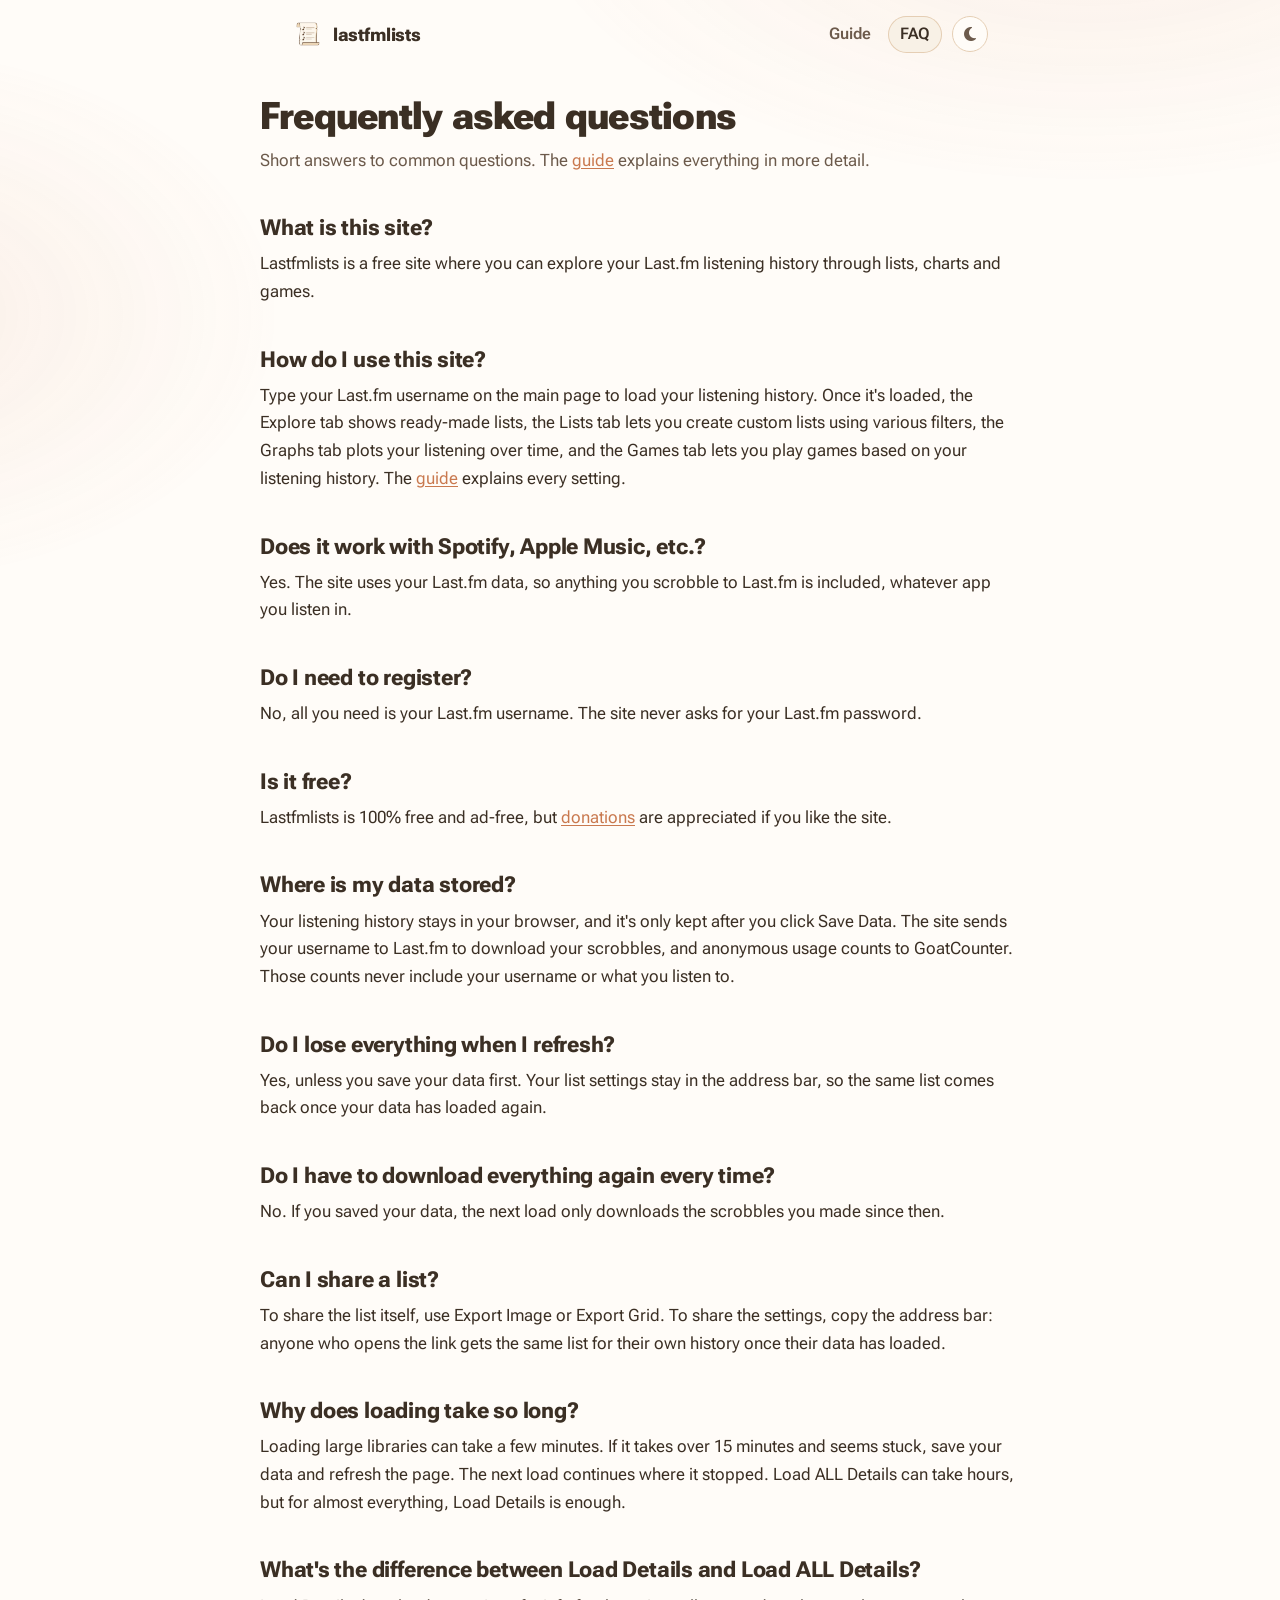
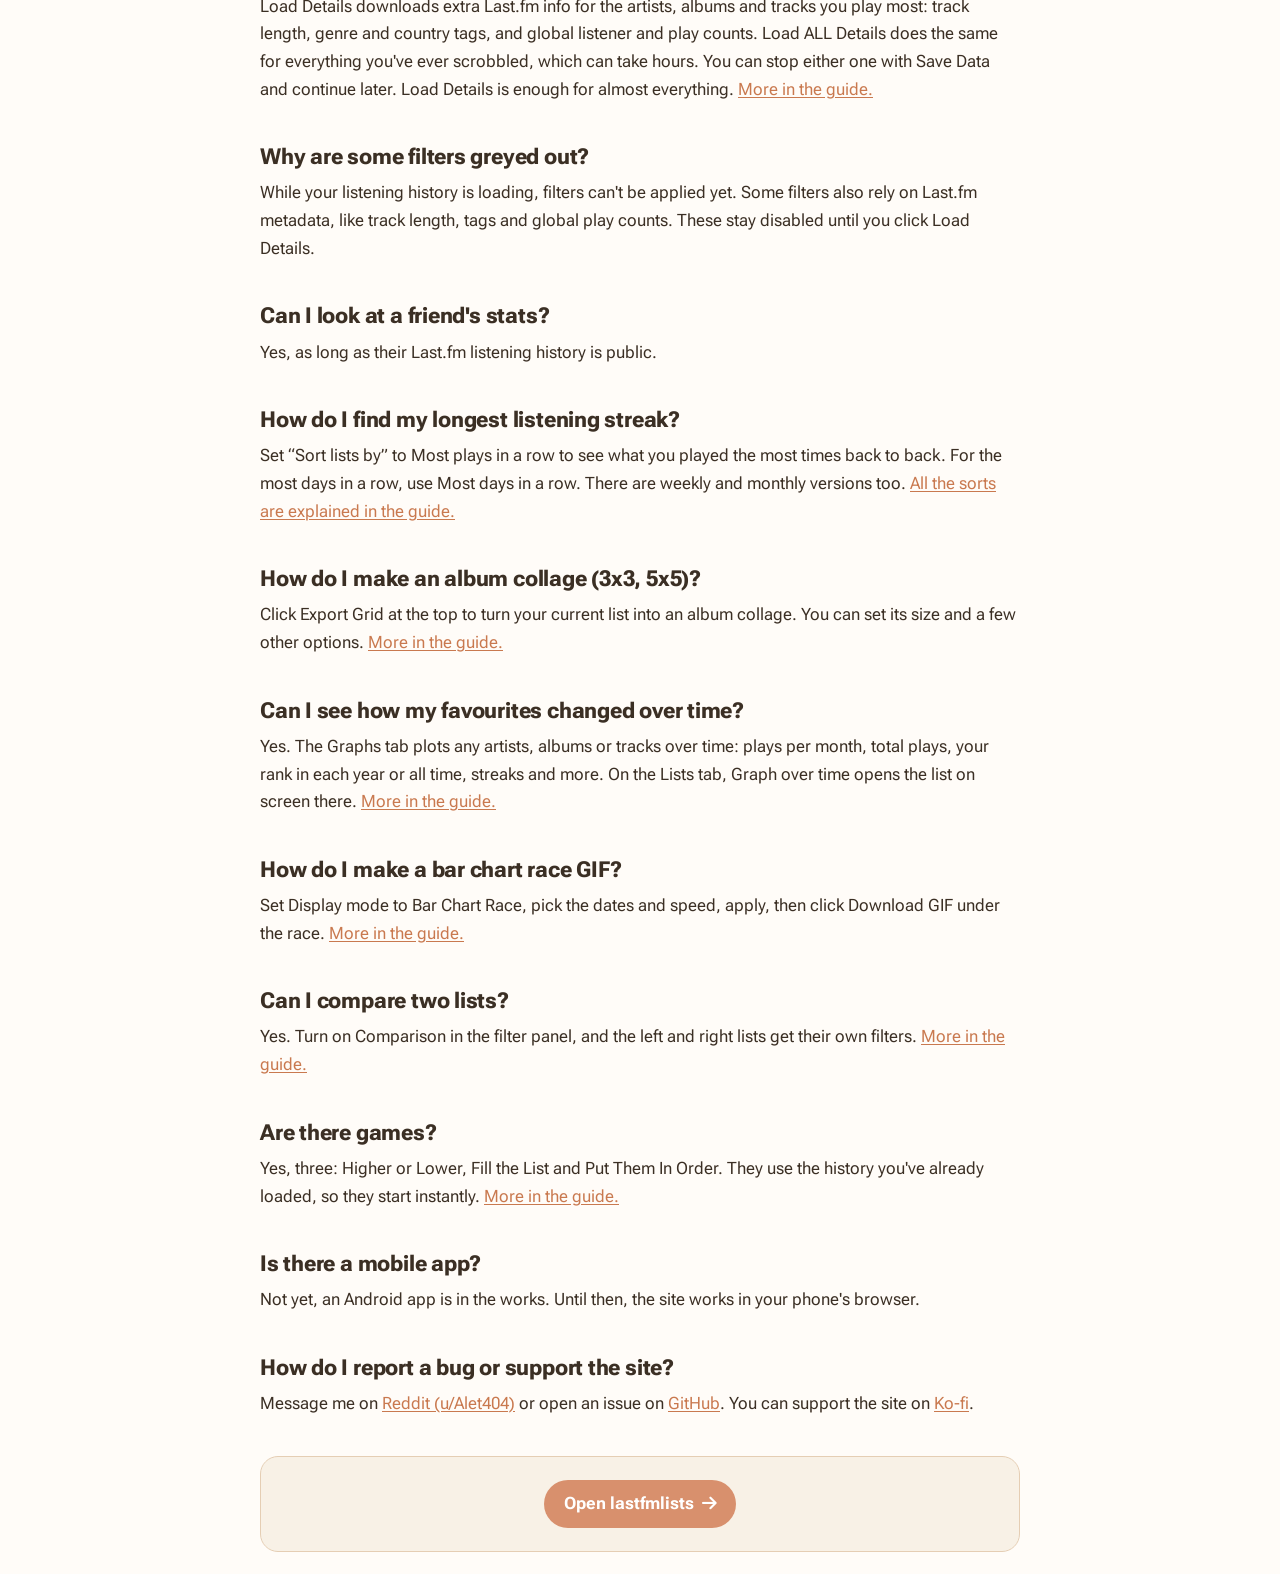
==== commit e3e892e8: "Give the bar chart race a view that fits the window The race grew with a fixed row height under cont" ====
--- a/faq/index.html
+++ b/faq/index.html
@@ -154,7 +154,7 @@
 	   "name": "How do I make a bar chart race GIF?",
 	   "acceptedAnswer": {
 	    "@type": "Answer",
-	    "text": "Set Display mode to Bar Chart Race, pick the dates and speed, then click Export Image. The race is saved as a GIF. More in the guide."
+	    "text": "Set Display mode to Bar Chart Race, pick the dates and speed, apply, then click Download GIF under the race. More in the guide."
 	   }
 	  },
 	  {
@@ -311,7 +311,7 @@
 
 			<section id="race-gif">
 				<h2>How do I make a bar chart race GIF?</h2>
-				<p>Set Display mode to Bar Chart Race, pick the dates and speed, then click Export Image. The race is saved as a GIF. <a href="/guide/#charts">More in the guide.</a></p>
+				<p>Set Display mode to Bar Chart Race, pick the dates and speed, apply, then click Download GIF under the race. <a href="/guide/#charts">More in the guide.</a></p>
 			</section>
 
 			<section id="compare">
--- a/style.css
+++ b/style.css
@@ -443,18 +443,12 @@
 
 #session-panel {
     display: none;
-    position: sticky;
-    top: 0.75rem;
-    z-index: 800;
     grid-template-columns: auto 1fr auto;
     align-items: center;
     gap: 0.75rem;
     padding: 0.55rem 0.8rem;
     margin-bottom: 1.1rem;
     background-color: var(--sidebar-color);
-    background-color: color-mix(in srgb, var(--sidebar-color) 82%, transparent);
-    -webkit-backdrop-filter: blur(14px);
-    backdrop-filter: blur(14px);
     border: 1px solid var(--border-color);
     border-radius: var(--radius-md);
     box-shadow: var(--shadow-sm);
@@ -1844,10 +1838,9 @@
 
 .race-legend {
     display: flex;
-    flex-wrap: wrap;
-    align-items: center;
-    justify-content: space-between;
-    gap: 0.5rem 1rem;
+    flex-direction: column;
+    align-items: stretch;
+    gap: 0.5rem;
     margin-bottom: 0.75rem;
     padding-bottom: 0.65rem;
     border-bottom: 1px solid var(--border-color);
@@ -2050,6 +2043,10 @@
     cursor: pointer;
 }
 
+.race-controls .race-legend-add {
+    background-color: var(--background-color);
+}
+
 .race-legend-add:hover,
 .race-legend-form button:hover {
     border-color: var(--primary-accent-color);
@@ -2093,11 +2090,86 @@
     color: var(--secondary-text-color);
 }
 
+/* The race view: the chart with the controls underneath, never taller than
+   the window, so the whole race is on screen at once (bar-race.js sizes the
+   rows to fit). Full screen gives it the whole screen. */
+.race-view {
+    display: flex;
+    flex-direction: column;
+    gap: 0.75rem;
+    max-height: calc(100vh - 1.5rem);
+    max-height: calc(100dvh - 1.5rem);
+    scroll-margin-top: 0.75rem;
+}
+
+.race-view:fullscreen {
+    height: 100vh;
+    max-height: 100vh;
+    padding: 1.25rem 1.5rem;
+    justify-content: space-between;
+    background-color: var(--background-color);
+}
+
+.race-view-charts {
+    flex: 0 1 auto;
+    min-height: 0;
+    overflow-y: auto;
+}
+
+.race-view .comparison-results {
+    align-items: start;
+}
+
+.race-controls {
+    display: flex;
+    flex-direction: column;
+    gap: 0.6rem;
+    padding: 0.7rem 0.9rem;
+    background-color: var(--sidebar-color);
+    border: 1px solid var(--border-color);
+    border-radius: var(--radius-md);
+}
+
+.race-extras {
+    display: flex;
+    flex-wrap: wrap;
+    align-items: center;
+    justify-content: space-between;
+    gap: 0.5rem 1rem;
+}
+
+.race-actions {
+    display: flex;
+    align-items: center;
+    gap: 0.5rem;
+    margin-left: auto;
+}
+
+.race-text-button {
+    display: inline-flex;
+    align-items: center;
+    gap: 0.4rem;
+    padding: 0.4rem 0.8rem;
+    background-color: var(--background-color);
+    color: var(--primary-text-color);
+    border: 1px solid var(--border-color);
+    border-radius: 999px;
+    font: inherit;
+    font-size: 0.82rem;
+    font-weight: 600;
+    cursor: pointer;
+    transition: background-color 0.15s ease, border-color 0.15s ease;
+}
+
+.race-text-button:hover {
+    background-color: var(--accent-soft);
+    border-color: var(--primary-accent-color);
+}
+
 .race-playback-toolbar {
     display: flex;
     flex-wrap: wrap;
     gap: 0.6rem 1rem;
-    margin-bottom: 0.9rem;
     align-items: center;
 }
 
@@ -2108,7 +2180,8 @@
     gap: 0.35rem;
 }
 
-.race-playback-toolbar button {
+.race-playback-toolbar button,
+.race-actions button.race-fullscreen {
     width: 36px;
     height: 36px;
     padding: 0;
@@ -2133,7 +2206,8 @@
     border-color: var(--primary-accent-color);
 }
 
-.race-playback-toolbar button:hover {
+.race-playback-toolbar button:hover,
+.race-actions button.race-fullscreen:hover {
     background-color: var(--accent-soft);
     border-color: var(--primary-accent-color);
 }
@@ -2260,6 +2334,10 @@
 
 .export-options .inline-checkbox {
     margin: 0;
+}
+
+.export-options .inline-checkbox[hidden] {
+    display: none;
 }
 
 .export-options > button {
@@ -3091,9 +3169,7 @@
         padding: 0.9rem 0.9rem 2.2rem;
     }
 
-    /* Too tall to keep on screen on a phone, so it scrolls away */
     #session-panel {
-        position: static;
         padding: 0.55rem 0.6rem;
     }
 
@@ -3375,6 +3451,15 @@
     display: none;
 }
 
+/* On phones a sideways-scrolling row hides most chips without showing it
+   can be swiped, so the chips wrap onto a second line instead. */
+@media (max-width: 768px) {
+    .explore-jump {
+        flex-wrap: wrap;
+        overflow-x: visible;
+    }
+}
+
 .explore-chip {
     flex-shrink: 0;
     padding: 0.22rem 0.75rem;
@@ -3394,7 +3479,7 @@
 
 .explore-group {
     padding-top: 0.9rem;
-    scroll-margin-top: calc(var(--explore-offset, 0px) + 0.75rem);
+    scroll-margin-top: 0.75rem;
 }
 
 .explore-group-head {
@@ -4835,6 +4920,16 @@
         padding: 10px 8px 8px;
     }
 
+    /* Play buttons and speed share a row, the scrubber gets the next one. */
+    .race-speed {
+        margin-left: auto;
+    }
+
+    .race-scrubber {
+        order: 1;
+        flex-basis: 100%;
+    }
+
     /* The two round buttons go above the lines, so lines sit two to a row. */
     .graph-top {
         flex-wrap: wrap;
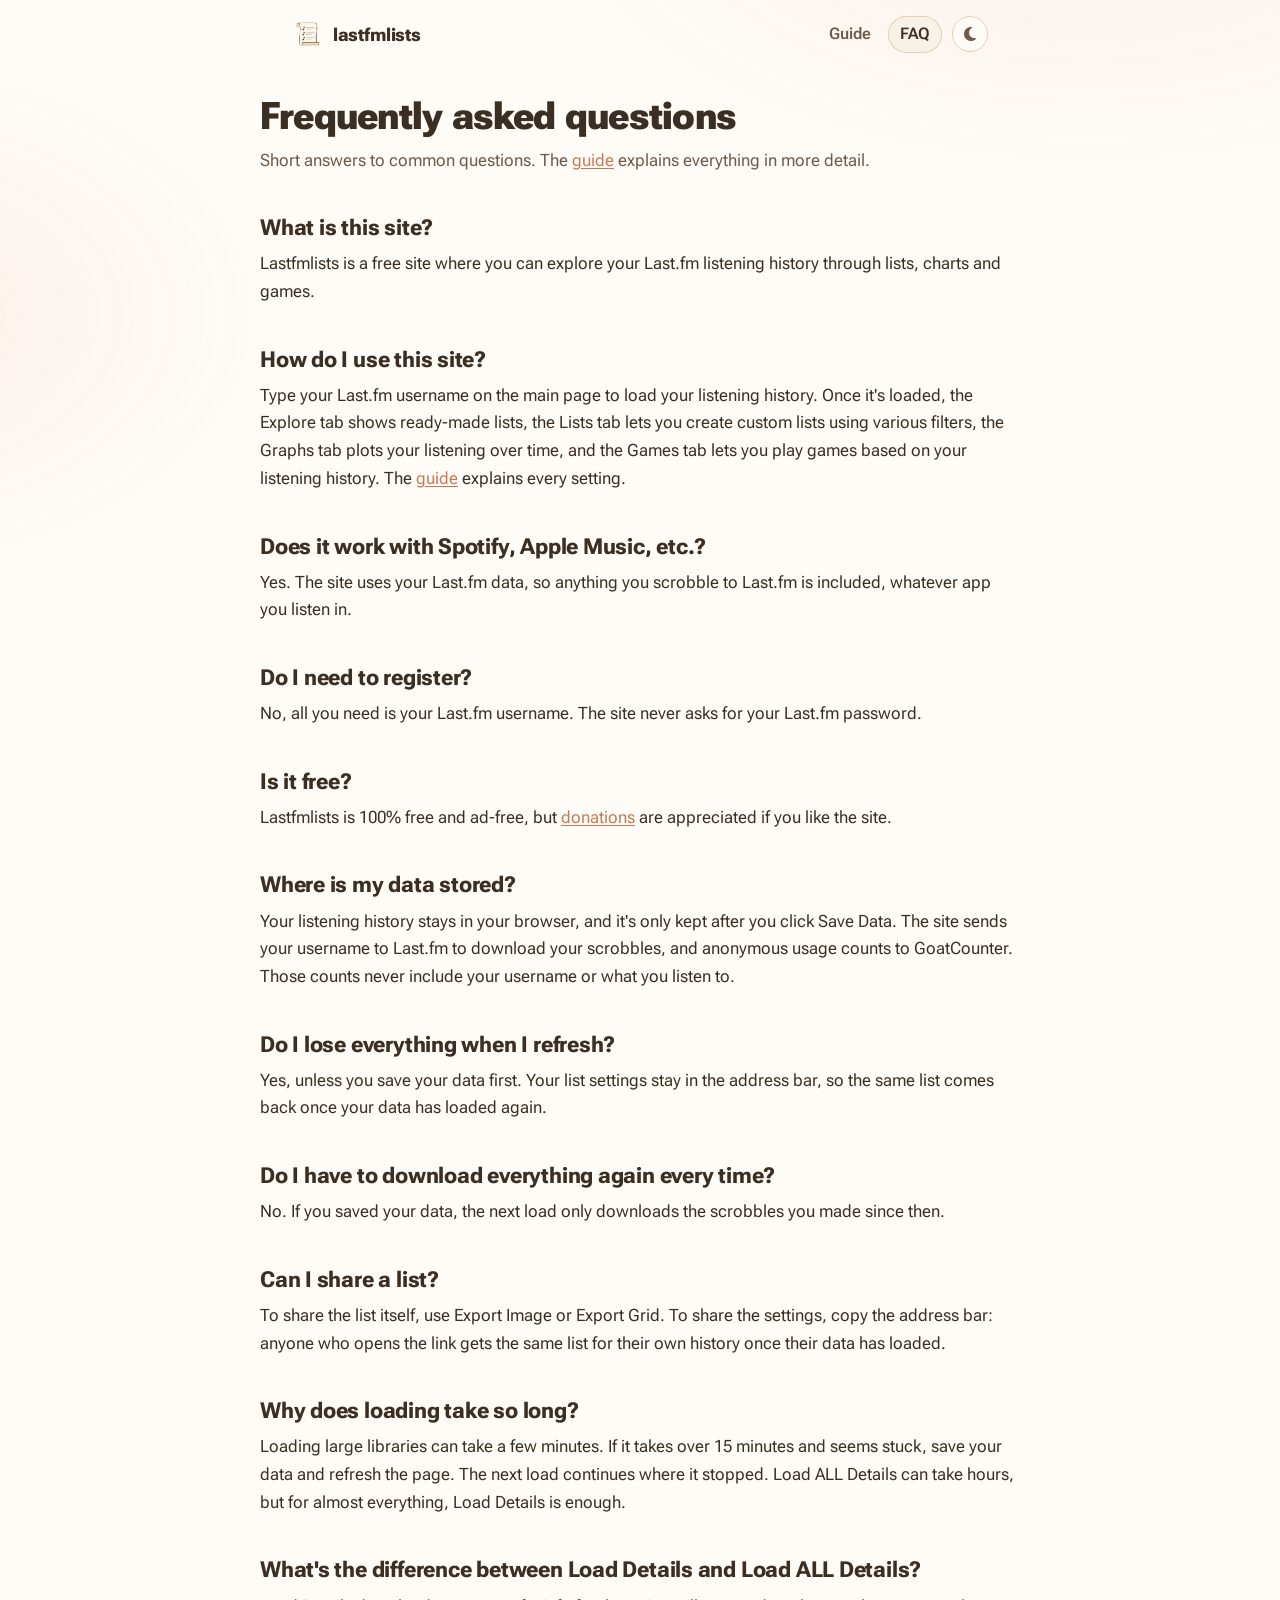
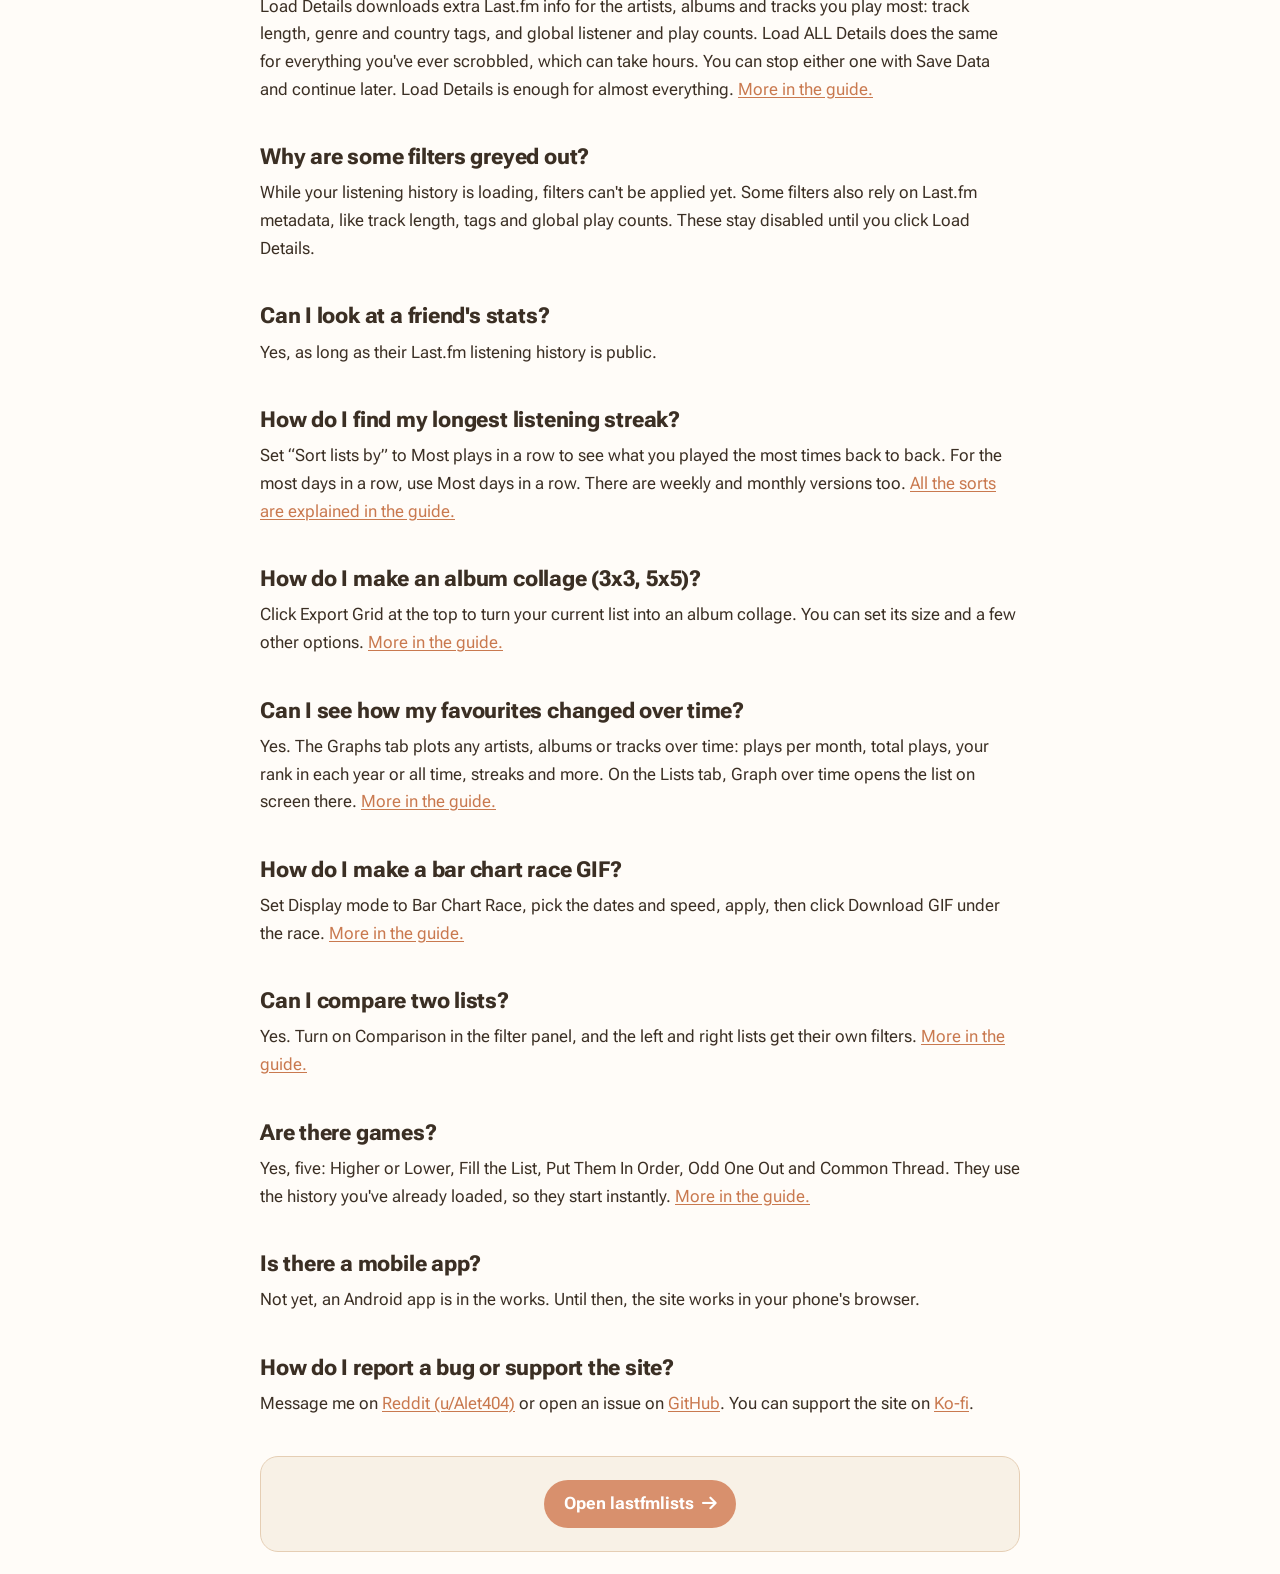
==== commit 9078258f: "Add Odd One Out and Common Thread games Odd One Out shows four artists, albums or tracks and a state" ====
--- a/faq/index.html
+++ b/faq/index.html
@@ -170,7 +170,7 @@
 	   "name": "Are there games?",
 	   "acceptedAnswer": {
 	    "@type": "Answer",
-	    "text": "Yes, three: Higher or Lower, Fill the List and Put Them In Order. They use the history you've already loaded, so they start instantly. More in the guide."
+	    "text": "Yes, five: Higher or Lower, Fill the List, Put Them In Order, Odd One Out and Common Thread. They use the history you've already loaded, so they start instantly. More in the guide."
 	   }
 	  },
 	  {
@@ -321,7 +321,7 @@
 
 			<section id="games">
 				<h2>Are there games?</h2>
-				<p>Yes, three: Higher or Lower, Fill the List and Put Them In Order. They use the history you&#39;ve already loaded, so they start instantly. <a href="/guide/#games">More in the guide.</a></p>
+				<p>Yes, five: Higher or Lower, Fill the List, Put Them In Order, Odd One Out and Common Thread. They use the history you&#39;ve already loaded, so they start instantly. <a href="/guide/#games">More in the guide.</a></p>
 			</section>
 
 			<section id="mobile">
--- a/style.css
+++ b/style.css
@@ -3791,7 +3791,9 @@
 }
 
 .hl-type,
-.ord-type {
+.ord-type,
+.odd-type,
+.thread-type {
     display: inline-flex;
     align-items: center;
     gap: 0.55rem;
@@ -3807,13 +3809,17 @@
 }
 
 .hl-type:hover,
-.ord-type:hover {
+.ord-type:hover,
+.odd-type:hover,
+.thread-type:hover {
     transform: translateY(-2px);
     border-color: var(--primary-accent-color);
 }
 
 .hl-type i,
-.ord-type i {
+.ord-type i,
+.odd-type i,
+.thread-type i {
     color: var(--primary-accent-color);
 }
 
@@ -4244,7 +4250,9 @@
 }
 
 .game-options .hl-type,
-.game-options .ord-type {
+.game-options .ord-type,
+.game-options .odd-type,
+.game-options .thread-type {
     flex-direction: column;
     justify-content: center;
     gap: 0.6rem;
@@ -4253,7 +4261,9 @@
 }
 
 .game-options .hl-type i,
-.game-options .ord-type i {
+.game-options .ord-type i,
+.game-options .odd-type i,
+.game-options .thread-type i {
     font-size: 1.6rem;
 }
 
@@ -4463,6 +4473,11 @@
     flex-wrap: wrap;
 }
 
+/* The row is hidden once a run ends, leaving the run-over panel's buttons. */
+.ftl-actions[hidden] {
+    display: none;
+}
+
 .ftl-flash {
     animation: ftlFlash 0.4s ease;
 }
@@ -4608,6 +4623,221 @@
     .ord-value {
         width: 100%;
         padding-left: 2.2em;
+    }
+}
+
+/* --- Odd One Out --- */
+
+.odd-options {
+    display: grid;
+    grid-template-columns: repeat(4, 1fr);
+    gap: 0.8rem;
+    margin-bottom: 0.9rem;
+}
+
+.odd-option {
+    display: flex;
+    flex-direction: column;
+    align-items: center;
+    gap: 0.3rem;
+    padding: 1.1rem 0.7rem;
+    border: 2px solid var(--border-color);
+    border-radius: 16px;
+    background: var(--sidebar-color);
+    color: var(--primary-text-color);
+    text-align: center;
+    cursor: pointer;
+    transition: transform 0.15s, border-color 0.15s, box-shadow 0.15s;
+}
+
+.odd-option:hover:not(.revealed) {
+    transform: translateY(-3px);
+    border-color: var(--primary-accent-color);
+    box-shadow: 0 8px 22px rgba(0, 0, 0, 0.12);
+}
+
+.odd-option.revealed {
+    cursor: default;
+}
+
+.entity-art.odd-option-art {
+    width: 72px;
+    height: 72px;
+    margin-bottom: 0.4rem;
+    border-radius: var(--radius-md);
+    font-size: 1.4rem;
+}
+
+.odd-option-name {
+    font-weight: 700;
+    line-height: 1.25;
+    overflow-wrap: anywhere;
+}
+
+.odd-option-sub {
+    color: var(--secondary-text-color);
+    font-size: 0.88rem;
+    overflow-wrap: anywhere;
+}
+
+.odd-option-value {
+    margin-top: 0.3rem;
+    font-weight: 600;
+    font-size: 0.92rem;
+    color: var(--primary-text-color);
+}
+
+.odd-option-value:empty {
+    display: none;
+}
+
+.odd-option.correct {
+    border-color: #3fae6b;
+    background: rgba(63, 174, 107, 0.12);
+}
+
+.odd-option.wrong {
+    border-color: #d9534f;
+    background: rgba(217, 83, 79, 0.1);
+}
+
+@media (max-width: 700px) {
+    .odd-options {
+        grid-template-columns: repeat(2, 1fr);
+    }
+}
+
+/* --- Common Thread --- */
+
+.thread-items {
+    list-style: none;
+    margin: 0 0 1rem;
+    padding: 0;
+    display: grid;
+    grid-template-columns: repeat(4, 1fr);
+    gap: 0.6rem;
+}
+
+.thread-item {
+    display: flex;
+    align-items: center;
+    gap: 0.6rem;
+    min-width: 0;
+    padding: 0.6rem;
+    border: 1px solid var(--border-color);
+    border-radius: 12px;
+    background: var(--sidebar-color);
+}
+
+.thread-item-text {
+    display: flex;
+    flex-direction: column;
+    min-width: 0;
+}
+
+.thread-item-name {
+    font-weight: 700;
+    line-height: 1.25;
+    overflow-wrap: anywhere;
+}
+
+.thread-item-sub {
+    color: var(--secondary-text-color);
+    font-size: 0.85rem;
+    overflow-wrap: anywhere;
+}
+
+.thread-statements {
+    display: flex;
+    flex-direction: column;
+    gap: 0.55rem;
+    margin-bottom: 0.9rem;
+}
+
+.thread-statement {
+    display: flex;
+    flex-direction: column;
+    align-items: stretch;
+    gap: 0.55rem;
+    padding: 0.8rem 1rem;
+    border: 2px solid var(--border-color);
+    border-radius: 12px;
+    background: var(--sidebar-color);
+    color: var(--primary-text-color);
+    font-size: 1rem;
+    text-align: left;
+    cursor: pointer;
+    transition: border-color 0.15s, transform 0.15s;
+}
+
+.thread-statement:hover:not(.revealed) {
+    border-color: var(--primary-accent-color);
+    transform: translateY(-2px);
+}
+
+.thread-statement.revealed {
+    cursor: default;
+}
+
+.thread-statement-text {
+    font-weight: 600;
+}
+
+.thread-checks {
+    display: grid;
+    grid-template-columns: repeat(2, minmax(0, 1fr));
+    gap: 0.3rem 1rem;
+    font-size: 0.88rem;
+    color: var(--secondary-text-color);
+}
+
+.thread-checks:empty {
+    display: none;
+}
+
+.thread-check {
+    display: flex;
+    gap: 0.4rem;
+    align-items: baseline;
+    min-width: 0;
+    overflow-wrap: anywhere;
+}
+
+.thread-check strong {
+    color: var(--primary-text-color);
+}
+
+.thread-check.ok i {
+    color: #3fae6b;
+}
+
+.thread-check.no i {
+    color: #d9534f;
+}
+
+.thread-statement.correct {
+    border-color: #3fae6b;
+    background: rgba(63, 174, 107, 0.12);
+}
+
+.thread-statement.wrong {
+    border-color: #d9534f;
+    background: rgba(217, 83, 79, 0.1);
+}
+
+@media (max-width: 700px) {
+    .thread-items {
+        grid-template-columns: repeat(2, minmax(0, 1fr));
+    }
+}
+
+@media (max-width: 560px) {
+    .thread-checks {
+        grid-template-columns: minmax(0, 1fr);
+    }
+    .entity-art.thread-item-art {
+        width: 38px;
+        height: 38px;
     }
 }
 
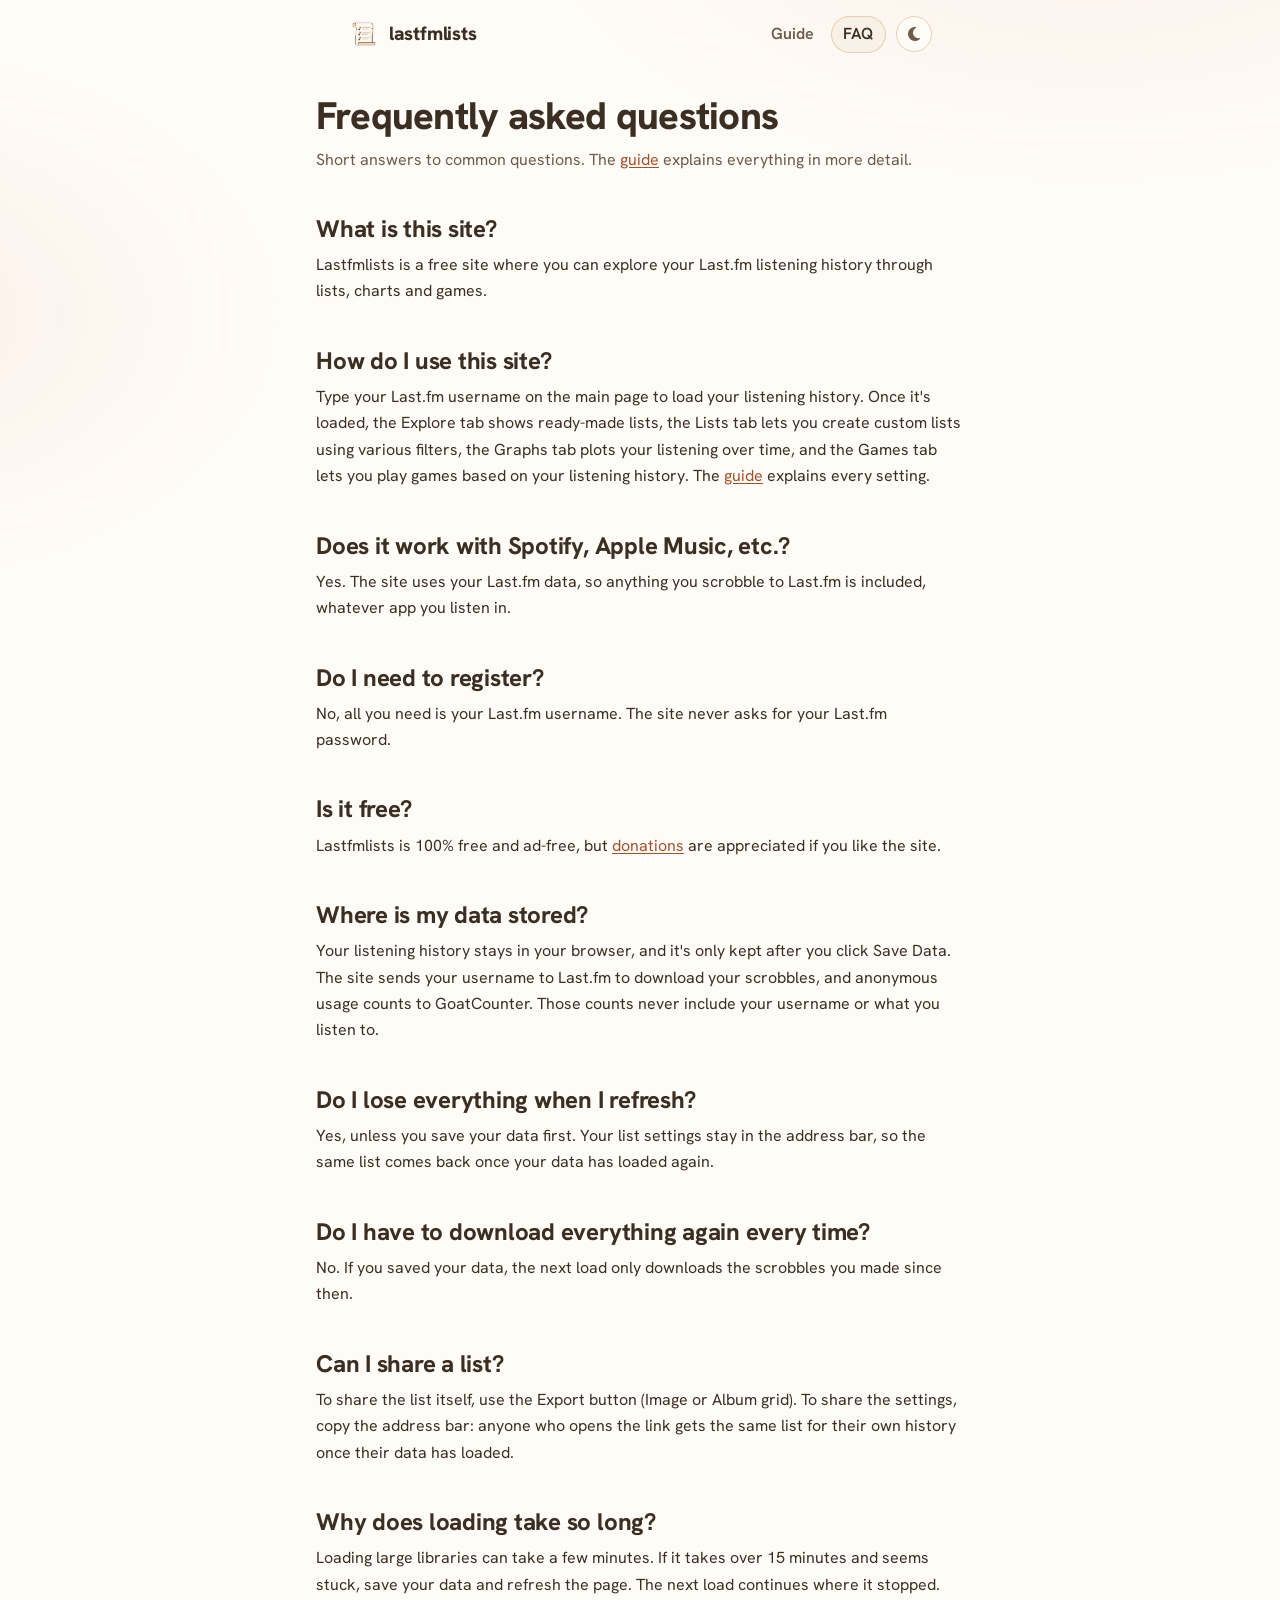
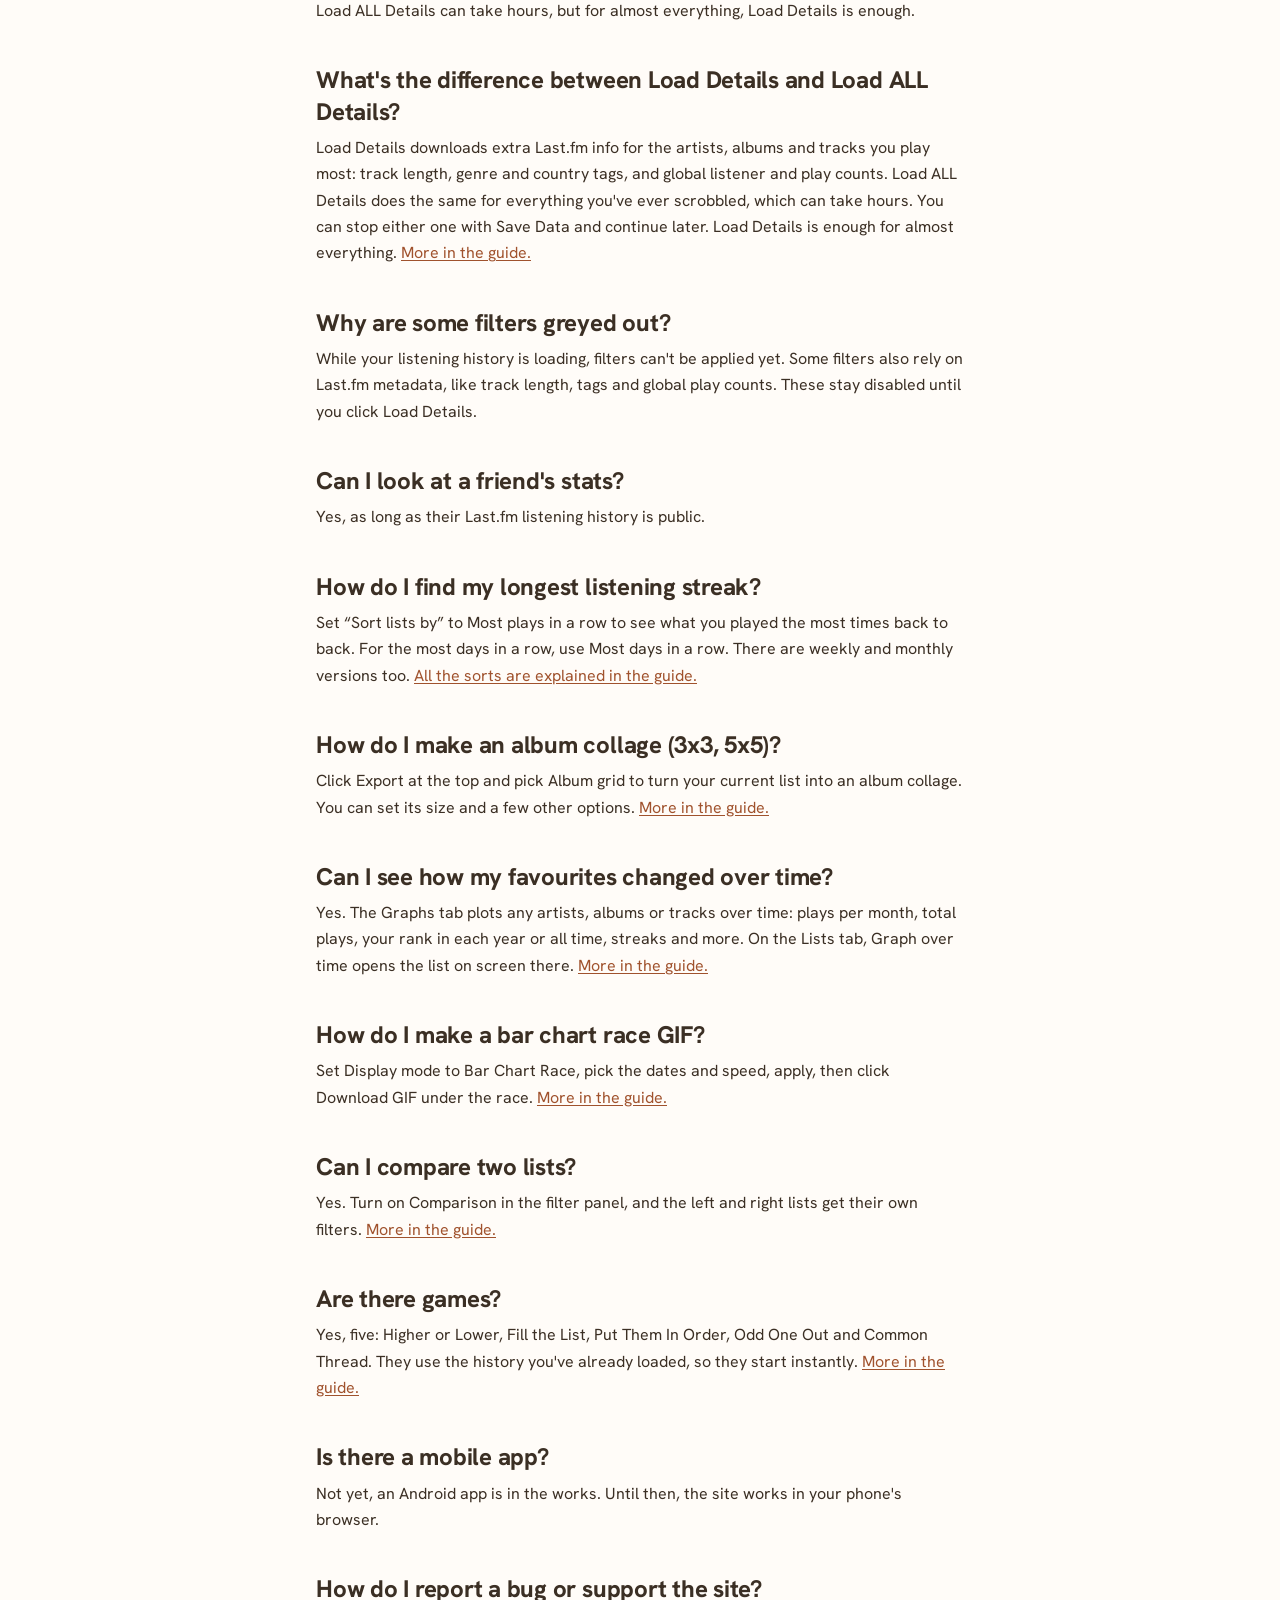
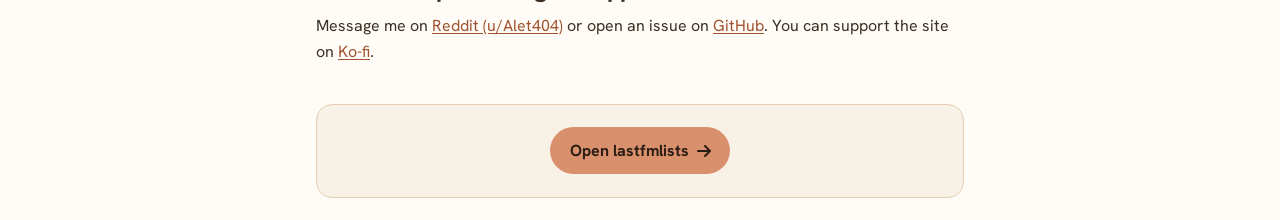
==== commit a621b34a: "Redesign list rows, toolbar and tabs; fix text contrast List rows show the rank in its own column, t" ====
--- a/faq/index.html
+++ b/faq/index.html
@@ -90,7 +90,7 @@
 	   "name": "Can I share a list?",
 	   "acceptedAnswer": {
 	    "@type": "Answer",
-	    "text": "To share the list itself, use Export Image or Export Grid. To share the settings, copy the address bar: anyone who opens the link gets the same list for their own history once their data has loaded."
+	    "text": "To share the list itself, use the Export button (Image or Album grid). To share the settings, copy the address bar: anyone who opens the link gets the same list for their own history once their data has loaded."
 	   }
 	  },
 	  {
@@ -138,7 +138,7 @@
 	   "name": "How do I make an album collage (3x3, 5x5)?",
 	   "acceptedAnswer": {
 	    "@type": "Answer",
-	    "text": "Click Export Grid at the top to turn your current list into an album collage. You can set its size and a few other options. More in the guide."
+	    "text": "Click Export at the top and pick Album grid to turn your current list into an album collage. You can set its size and a few other options. More in the guide."
 	   }
 	  },
 	  {
@@ -209,7 +209,7 @@
 	<link rel="apple-touch-icon" href="../logo.png" sizes="180x180">
 	<link rel="preconnect" href="https://fonts.googleapis.com">
 	<link rel="preconnect" href="https://fonts.gstatic.com" crossorigin>
-	<link href="https://fonts.googleapis.com/css2?family=Roboto+Flex:opsz,wght@8..144,300..800&display=swap" rel="stylesheet">
+	<link href="https://fonts.googleapis.com/css2?family=Hanken+Grotesk:ital,wght@0,100..900;1,100..900&display=swap" rel="stylesheet">
 	<link rel="stylesheet" href="https://cdnjs.cloudflare.com/ajax/libs/font-awesome/6.5.2/css/all.min.css">
 	<link rel="stylesheet" href="../style.css">
 	<link rel="stylesheet" href="../pages.css">
@@ -271,7 +271,7 @@
 
 			<section id="share">
 				<h2>Can I share a list?</h2>
-				<p>To share the list itself, use Export Image or Export Grid. To share the settings, copy the address bar: anyone who opens the link gets the same list for their own history once their data has loaded.</p>
+				<p>To share the list itself, use the Export button (Image or Album grid). To share the settings, copy the address bar: anyone who opens the link gets the same list for their own history once their data has loaded.</p>
 			</section>
 
 			<section id="loading-time">
@@ -301,7 +301,7 @@
 
 			<section id="collage">
 				<h2>How do I make an album collage (3x3, 5x5)?</h2>
-				<p>Click Export Grid at the top to turn your current list into an album collage. You can set its size and a few other options. <a href="/guide/#exporting">More in the guide.</a></p>
+				<p>Click Export at the top and pick Album grid to turn your current list into an album collage. You can set its size and a few other options. <a href="/guide/#exporting">More in the guide.</a></p>
 			</section>
 
 			<section id="graphs">
--- a/style.css
+++ b/style.css
@@ -13,12 +13,18 @@
     --secondary-accent-color: #FFF4E3;
     --border-color: #E5CEB4;
     --even-list-color: #F1E1CC;
+    /* Every other row in a list: just enough to follow a row across */
+    --row-stripe: #F3E8D9;
     /* Hovered or highlighted row: far enough from both row colours to stand out */
     --row-hover-color: #EBC9B4;
 
     --accent-strong: #C9794F;
     --accent-soft: rgba(216, 144, 109, 0.14);
-    --on-accent: #FFFFFF;
+    /* Orange text and links: the accent itself is too light to read as text */
+    --accent-text: #A0522D;
+    /* Labels on accent-filled buttons: dark, like the dark theme, since white
+       on this orange is hard to read */
+    --on-accent: #2B1D14;
     --footer-bg: var(--secondary-accent-color);
     --scrim: rgba(59, 47, 36, 0.45);
 
@@ -27,12 +33,20 @@
     --shadow-lg: 0 18px 50px rgba(59, 47, 36, 0.22);
     --ring: 0 0 0 3px rgba(216, 144, 109, 0.30);
 
-    --radius-sm: 9px;
-    --radius-md: 14px;
-    --radius-lg: 18px;
+    --radius-sm: 8px;
+    --radius-md: 12px;
+    --radius-lg: 16px;
+
+    /* Type scale: every font size in the app is one of these */
+    --text-xs: 0.75rem;
+    --text-sm: 0.875rem;
+    --text-base: 1rem;
+    --text-lg: 1.2rem;
+    --text-xl: 1.5rem;
+    --text-2xl: 2.1rem;
 
     --sidebar-width: 292px;
-    --font-stack: "Roboto Flex", Roboto, system-ui, -apple-system, "Segoe UI", sans-serif;
+    --font-stack: "Hanken Grotesk", system-ui, -apple-system, "Segoe UI", sans-serif;
 
     color-scheme: light;
 }
@@ -47,10 +61,12 @@
     --secondary-accent-color: #1f122e;
     --border-color: #3d5166;
     --even-list-color: #3d5166;
+    --row-stripe: #19233A;
     --row-hover-color: #31507B;
 
     --accent-strong: #85BBFB;
     --accent-soft: rgba(96, 165, 250, 0.16);
+    --accent-text: #85BBFB;
     --on-accent: #0B1424;
     --footer-bg: var(--sidebar-color);
     --scrim: rgba(2, 6, 16, 0.55);
@@ -271,7 +287,7 @@
     padding: 2.6rem 2.2rem 2.1rem;
     background-color: var(--sidebar-color);
     border: 1px solid var(--border-color);
-    border-radius: 24px;
+    border-radius: var(--radius-lg);
     box-shadow: var(--shadow-md);
     animation: rise 0.5s cubic-bezier(0.2, 0.7, 0.3, 1) both;
 }
@@ -345,7 +361,7 @@
     border-radius: var(--radius-md);
     background-color: var(--accent-soft);
     color: var(--primary-text-color);
-    font-size: 0.9rem;
+    font-size: var(--text-sm);
     line-height: 1.45;
     text-align: center;
 }
@@ -357,7 +373,7 @@
 
 .input-shell > i {
     color: var(--secondary-text-color);
-    font-size: 0.95rem;
+    font-size: var(--text-base);
     flex-shrink: 0;
 }
 
@@ -370,7 +386,7 @@
     background: transparent;
     color: var(--primary-text-color);
     font: inherit;
-    font-size: 1rem;
+    font-size: var(--text-base);
 }
 
 .input-shell input::placeholder {
@@ -389,7 +405,7 @@
     border: none;
     border-radius: 999px;
     font-weight: 700;
-    font-size: 0.95rem;
+    font-size: var(--text-base);
     white-space: nowrap;
     cursor: pointer;
     transition: background-color 0.15s ease, transform 0.15s ease;
@@ -425,7 +441,7 @@
     color: var(--secondary-text-color);
     background-color: var(--background-color);
     border: 1px solid var(--border-color);
-    font-size: 1.15rem;
+    font-size: var(--text-lg);
     text-decoration: none;
     transition: color 0.15s ease, border-color 0.15s ease, transform 0.15s ease, background-color 0.15s ease;
 }
@@ -476,7 +492,7 @@
     display: flex;
     align-items: center;
     justify-content: center;
-    font-size: 0.8rem;
+    font-size: var(--text-sm);
     font-weight: 700;
     color: var(--secondary-text-color);
 }
@@ -494,7 +510,7 @@
 
 #session-panel #session-username {
     margin: 0;
-    font-size: 0.98rem;
+    font-size: var(--text-base);
     font-weight: 700;
     white-space: nowrap;
     overflow: hidden;
@@ -510,7 +526,8 @@
     min-width: 0;
 }
 
-#session-panel .session-actions button {
+#session-panel .session-actions > button,
+#session-panel .session-actions .menu-trigger {
     display: inline-flex;
     align-items: center;
     gap: 0.45rem;
@@ -519,7 +536,7 @@
     color: var(--primary-text-color);
     border: 1px solid var(--border-color);
     border-radius: 999px;
-    font-size: 0.8rem;
+    font-size: var(--text-sm);
     font-weight: 600;
     line-height: 1.2;
     white-space: nowrap;
@@ -527,19 +544,96 @@
     transition: background-color 0.15s ease, border-color 0.15s ease;
 }
 
-#session-panel .session-actions button i {
+#session-panel .session-actions > button i,
+#session-panel .session-actions .menu-trigger i {
     color: var(--primary-accent-color);
-    font-size: 0.85rem;
-}
-
-#session-panel .session-actions button:hover:not(:disabled) {
+    font-size: var(--text-sm);
+}
+
+#session-panel .session-actions > button:hover:not(:disabled),
+#session-panel .session-actions .menu-trigger:hover:not(:disabled),
+#session-panel .session-actions .menu-trigger[aria-expanded="true"] {
     background-color: var(--accent-soft);
     border-color: var(--primary-accent-color);
 }
 
-#session-panel .session-actions button:disabled {
+#session-panel .session-actions > button:disabled,
+#session-panel .session-actions .menu-trigger:disabled {
     opacity: 0.45;
     cursor: not-allowed;
+}
+
+/* ---- Toolbar menus (Load Details, Export) ---- */
+
+.menu {
+    position: relative;
+}
+
+#session-panel .session-actions .menu-trigger i.menu-caret {
+    color: var(--secondary-text-color);
+    font-size: var(--text-xs);
+    transition: transform 0.15s ease;
+}
+
+.menu-trigger[aria-expanded="true"] .menu-caret {
+    transform: rotate(180deg);
+}
+
+.menu-list {
+    position: absolute;
+    top: calc(100% + 6px);
+    left: 50%;
+    transform: translateX(-50%);
+    z-index: 1000;
+    width: 280px;
+    max-width: calc(100vw - 2rem);
+    display: flex;
+    flex-direction: column;
+    gap: 2px;
+    padding: 0.35rem;
+    background-color: var(--background-color);
+    border: 1px solid var(--border-color);
+    border-radius: var(--radius-md);
+    box-shadow: var(--shadow-md);
+}
+
+.menu-list[hidden] {
+    display: none;
+}
+
+.menu-item {
+    display: flex;
+    flex-direction: column;
+    gap: 0.1rem;
+    width: 100%;
+    padding: 0.55rem 0.7rem;
+    background: none;
+    border: none;
+    border-radius: var(--radius-sm);
+    color: var(--primary-text-color);
+    text-align: left;
+    cursor: pointer;
+}
+
+.menu-item:hover:not(:disabled),
+.menu-item:focus-visible {
+    background-color: var(--accent-soft);
+}
+
+.menu-item:disabled {
+    opacity: 0.45;
+    cursor: not-allowed;
+}
+
+.menu-item-title {
+    font-size: var(--text-sm);
+    font-weight: 650;
+}
+
+.menu-item-desc {
+    font-size: var(--text-xs);
+    color: var(--secondary-text-color);
+    line-height: 1.35;
 }
 
 #session-panel .session-socials {
@@ -551,7 +645,7 @@
 #session-panel .session-socials a {
     width: 36px;
     height: 36px;
-    font-size: 1.05rem;
+    font-size: var(--text-base);
 }
 
 #theme-toggle {
@@ -565,7 +659,7 @@
     color: var(--secondary-text-color);
     border: 1px solid var(--border-color);
     border-radius: 50%;
-    font-size: 1rem;
+    font-size: var(--text-base);
     cursor: pointer;
     transition: color 0.15s ease, border-color 0.15s ease, transform 0.15s ease;
 }
@@ -582,7 +676,7 @@
 
 #loading-stats {
     margin: 1rem auto;
-    font-size: 0.9rem;
+    font-size: var(--text-sm);
     color: var(--secondary-text-color);
 }
 
@@ -654,14 +748,14 @@
     gap: 0.55rem;
     margin: 0 0 0.9rem;
     padding: 0 0.25rem;
-    font-size: 1.02rem;
+    font-size: var(--text-base);
     font-weight: 800;
     letter-spacing: 0.01em;
 }
 
 #filters-section h3 i {
     color: var(--primary-accent-color);
-    font-size: 0.95rem;
+    font-size: var(--text-base);
 }
 
 .filters {
@@ -697,7 +791,7 @@
     border: 1px solid transparent;
     border-radius: var(--radius-sm);
     color: var(--primary-text-color);
-    font-size: 0.92rem;
+    font-size: var(--text-sm);
     font-weight: 600;
     text-align: left;
     cursor: pointer;
@@ -709,14 +803,14 @@
     flex-shrink: 0;
     text-align: center;
     color: var(--primary-accent-color);
-    font-size: 0.92rem;
+    font-size: var(--text-sm);
 }
 
 .dropdown-button::after {
     content: "\203A";
     margin-left: auto;
     color: var(--secondary-text-color);
-    font-size: 1.1rem;
+    font-size: var(--text-lg);
     line-height: 1;
     transition: transform 0.18s ease;
 }
@@ -761,7 +855,7 @@
 .dropdown-content label {
     display: block;
     margin: 0.85rem 0 0.3rem;
-    font-size: 0.8rem;
+    font-size: var(--text-sm);
     font-weight: 600;
     letter-spacing: 0.01em;
     color: var(--secondary-text-color);
@@ -779,7 +873,7 @@
     margin: 0 0 0.25rem;
     padding: 0.5rem 0.65rem;
     font: inherit;
-    font-size: 0.9rem;
+    font-size: var(--text-sm);
     color: var(--primary-text-color);
     background-color: var(--sidebar-color);
     border: 1px solid var(--border-color);
@@ -800,7 +894,7 @@
     min-height: 90px;
     line-height: 1.45;
     font-family: ui-monospace, SFMono-Regular, Menlo, Consolas, monospace;
-    font-size: 0.82rem;
+    font-size: var(--text-sm);
 }
 
 #x-value {
@@ -851,11 +945,11 @@
 
 /* Live preview banner shown while listening history is still downloading. */
 .loading-preview-banner {
-    font-size: 0.85rem;
+    font-size: var(--text-sm);
     color: var(--secondary-text-color);
     background: var(--secondary-accent-color);
     border: 1px dashed var(--border-color);
-    border-radius: 8px;
+    border-radius: var(--radius-sm);
     padding: 0.5rem 0.75rem;
     margin-bottom: 0.75rem;
 }
@@ -874,7 +968,7 @@
     background-color: var(--sidebar-color);
     border: 1px solid var(--border-color);
     border-radius: var(--radius-sm);
-    font-size: 0.85rem;
+    font-size: var(--text-sm);
     font-weight: 600;
     color: var(--primary-text-color);
     cursor: pointer;
@@ -944,20 +1038,20 @@
     flex: 1;
     margin: 0;
     color: var(--primary-text-color);
-    font-size: 0.82rem;
+    font-size: var(--text-sm);
     font-weight: 700;
 }
 
 .fc-card-title {
     flex: 1;
     color: var(--primary-text-color);
-    font-size: 0.82rem;
+    font-size: var(--text-sm);
     font-weight: 700;
 }
 
 .fc-card-summary {
     color: var(--secondary-text-color);
-    font-size: 0.78rem;
+    font-size: var(--text-xs);
 }
 
 .fc-clear {
@@ -966,8 +1060,8 @@
     background: none;
     border: none;
     border-radius: 999px;
-    color: var(--primary-accent-color);
-    font-size: 0.78rem;
+    color: var(--accent-text);
+    font-size: var(--text-xs);
     font-weight: 700;
     cursor: pointer;
 }
@@ -993,7 +1087,7 @@
 }
 
 .range-caption {
-    font-size: 0.72rem;
+    font-size: var(--text-xs);
     font-weight: 600;
     color: var(--secondary-text-color);
 }
@@ -1018,12 +1112,12 @@
     border: 1px solid var(--border-color);
     border-radius: 999px;
     color: var(--primary-text-color);
-    font-size: 0.8rem;
+    font-size: var(--text-sm);
     font-weight: 600;
+    line-height: 1.3;
+    cursor: pointer;
+    transition: background-color 0.15s ease, border-color 0.15s ease, color 0.15s ease;
     font-variant-numeric: tabular-nums;
-    line-height: 1.3;
-    cursor: pointer;
-    transition: background-color 0.15s ease, border-color 0.15s ease, color 0.15s ease;
 }
 
 .fc-chip:hover:not(:disabled) {
@@ -1050,7 +1144,7 @@
 .fc-help {
     margin: 0.1rem 0 0.5rem;
     color: var(--secondary-text-color);
-    font-size: 0.76rem;
+    font-size: var(--text-xs);
     line-height: 1.4;
 }
 
@@ -1077,7 +1171,7 @@
 }
 
 .fc-term-joiner {
-    font-size: 0.74rem;
+    font-size: var(--text-xs);
     font-weight: 600;
     color: var(--secondary-text-color);
 }
@@ -1121,7 +1215,7 @@
     border: none;
     border-radius: 50%;
     color: var(--secondary-text-color);
-    font-size: 0.8rem;
+    font-size: var(--text-sm);
     cursor: pointer;
 }
 
@@ -1197,7 +1291,7 @@
 .eq-intro {
     margin: 0 0 0.4rem;
     color: var(--secondary-text-color);
-    font-size: 0.82rem;
+    font-size: var(--text-sm);
     line-height: 1.4;
 }
 
@@ -1205,8 +1299,8 @@
     padding: 0.2rem 0;
     border: 0;
     background: none;
-    color: var(--accent-strong);
-    font-size: 0.85rem;
+    color: var(--accent-text);
+    font-size: var(--text-sm);
     font-weight: 600;
     cursor: pointer;
 }
@@ -1226,7 +1320,7 @@
     border-radius: var(--radius-md);
     background-color: var(--sidebar-color);
     border: 1px solid var(--border-color);
-    font-size: 0.84rem;
+    font-size: var(--text-sm);
     line-height: 1.45;
 }
 
@@ -1254,8 +1348,8 @@
     padding: 0.15rem 0;
     border: 0;
     background: none;
-    color: var(--accent-strong);
-    font-size: 0.84rem;
+    color: var(--accent-text);
+    font-size: var(--text-sm);
     text-align: left;
     cursor: pointer;
 }
@@ -1270,7 +1364,7 @@
 
 .dropdown-content .eq-side-title {
     margin: 0.6rem 0 0.4rem;
-    font-size: 0.9rem;
+    font-size: var(--text-sm);
     color: var(--primary-text-color);
 }
 
@@ -1283,7 +1377,7 @@
 .eq-empty {
     margin: 0.3rem 0;
     color: var(--secondary-text-color);
-    font-size: 0.85rem;
+    font-size: var(--text-sm);
 }
 
 .eq-step {
@@ -1298,7 +1392,7 @@
     align-items: center;
     justify-content: space-between;
     margin-bottom: 0.2rem;
-    font-size: 0.9rem;
+    font-size: var(--text-sm);
 }
 
 .eq-step-tools {
@@ -1313,7 +1407,7 @@
     border-radius: 50%;
     background-color: var(--background-color);
     color: var(--secondary-text-color);
-    font-size: 0.75rem;
+    font-size: var(--text-xs);
     cursor: pointer;
 }
 
@@ -1337,7 +1431,7 @@
 .eq-label {
     display: block;
     margin-bottom: 0.25rem;
-    font-size: 0.75rem;
+    font-size: var(--text-xs);
     font-weight: 600;
     color: var(--secondary-text-color);
 }
@@ -1377,7 +1471,7 @@
     border: 1px dashed var(--primary-accent-color);
     border-radius: var(--radius-md);
     background: none;
-    color: var(--accent-strong);
+    color: var(--accent-text);
     font-weight: 600;
     cursor: pointer;
 }
@@ -1389,7 +1483,7 @@
 .eq-problem {
     margin: 0.4rem 0 0;
     color: #c0392b;
-    font-size: 0.82rem;
+    font-size: var(--text-sm);
 }
 
 [data-theme="dark"] .eq-problem {
@@ -1424,7 +1518,7 @@
 
 .equation-tag {
     padding: 0.22rem 0.55rem;
-    font-size: 0.78rem;
+    font-size: var(--text-xs);
     font-family: ui-monospace, SFMono-Regular, Menlo, Consolas, monospace;
     background-color: var(--background-color);
     border: 1px solid var(--border-color);
@@ -1448,7 +1542,7 @@
 .comparison-label {
     display: block;
     margin-bottom: 0.35rem;
-    font-size: 0.85rem;
+    font-size: var(--text-sm);
     font-weight: 600;
     color: var(--secondary-text-color);
 }
@@ -1472,7 +1566,7 @@
     border: 1px solid var(--border-color);
     border-radius: var(--radius-sm);
     font: inherit;
-    font-size: 0.88rem;
+    font-size: var(--text-sm);
     font-weight: 600;
     cursor: pointer;
     transition: background-color 0.15s ease, border-color 0.15s ease;
@@ -1517,7 +1611,7 @@
     color: var(--on-accent);
     border: none;
     border-radius: var(--radius-sm);
-    font-size: 0.92rem;
+    font-size: var(--text-sm);
     font-weight: 700;
     cursor: pointer;
     box-shadow: var(--shadow-sm);
@@ -1542,7 +1636,7 @@
     color: var(--secondary-text-color);
     border: 1px solid var(--border-color);
     border-radius: var(--radius-sm);
-    font-size: 0.88rem;
+    font-size: var(--text-sm);
     font-weight: 600;
     cursor: pointer;
     transition: background-color 0.15s ease, border-color 0.15s ease, color 0.15s ease;
@@ -1561,27 +1655,27 @@
     left: var(--sidebar-width);
     top: 50%;
     transform: translateY(-50%);
-    width: 22px;
-    height: 84px;
+    width: 20px;
+    height: 64px;
     padding: 0;
     display: flex;
     align-items: center;
     justify-content: center;
-    background-color: var(--primary-accent-color);
-    color: var(--on-accent);
-    border: none;
-    border-radius: 0 10px 10px 0;
-    font-size: 0.78rem;
+    background-color: var(--sidebar-color);
+    color: var(--secondary-text-color);
+    border: 1px solid var(--border-color);
+    border-left: none;
+    border-radius: 0 var(--radius-sm) var(--radius-sm) 0;
+    font-size: var(--text-xs);
     line-height: 1;
     cursor: pointer;
-    box-shadow: var(--shadow-md);
     z-index: 980;
-    transition: left 0.28s cubic-bezier(0.2, 0.7, 0.3, 1), background-color 0.15s ease, width 0.15s ease;
+    transition: left 0.28s cubic-bezier(0.2, 0.7, 0.3, 1), color 0.15s ease, background-color 0.15s ease;
 }
 
 #filters-section-toggle:hover {
-    background-color: var(--accent-strong);
-    width: 26px;
+    color: var(--accent-text);
+    background-color: var(--background-color);
 }
 
 #filters-section.closed + #filters-section-toggle {
@@ -1610,7 +1704,7 @@
     transition: border-color 0.15s ease, background-color 0.15s ease;
     margin: 0;
     padding: 0.3rem 0.75rem;
-    font-size: 0.8rem;
+    font-size: var(--text-sm);
     font-weight: 500;
     color: var(--primary-text-color);
     background-color: var(--accent-soft);
@@ -1634,7 +1728,7 @@
 #results-section h2 {
     margin: 0 0 1rem;
     padding-bottom: 0.6rem;
-    font-size: 1.35rem;
+    font-size: var(--text-xl);
     font-weight: 800;
     letter-spacing: -0.01em;
     color: var(--primary-text-color);
@@ -1644,14 +1738,13 @@
 .track,
 .album,
 .artist {
-    padding: 0.7rem 1rem;
+    padding: 0.5rem 0.9rem;
     background-color: var(--sidebar-color);
     border: 1px solid var(--border-color);
     border-top-width: 0;
     color: var(--secondary-text-color);
-    font-size: 0.9rem;
-    line-height: 1.55;
-    font-variant-numeric: tabular-nums;
+    font-size: var(--text-sm);
+    line-height: 1.35;
     transition: background-color 0.12s ease;
 }
 
@@ -1673,22 +1766,71 @@
 .track:nth-child(even),
 .album:nth-child(even),
 .artist:nth-child(even) {
-    background-color: var(--even-list-color);
+    background-color: var(--row-stripe);
 }
 
 .track:hover,
 .album:hover,
 .artist:hover {
     background-color: var(--row-hover-color);
-    box-shadow: inset 3px 0 0 var(--primary-accent-color);
-}
-
-.track strong,
-.album strong,
-.artist strong {
-    color: var(--primary-text-color);
-    font-size: 0.98rem;
+}
+
+/* ---- List row parts: rank, cover, title and subtitle, value ---- */
+
+.row-rank {
+    flex: 0 0 4ch;
+    font-variant-numeric: tabular-nums;
+    text-align: right;
     font-weight: 700;
+    color: var(--secondary-text-color);
+}
+
+.row-head {
+    display: block;
+}
+
+.row-title {
+    color: var(--primary-text-color);
+    font-size: var(--text-base);
+    font-weight: 650;
+}
+
+.row-sub,
+.row-details {
+    display: block;
+}
+
+/* One line, so every row keeps the same rhythm */
+.row-sub {
+    overflow: hidden;
+    text-overflow: ellipsis;
+    white-space: nowrap;
+}
+
+.row-details,
+.row-unfiltered {
+    font-size: var(--text-xs);
+    font-weight: 400;
+}
+
+.row-metric {
+    flex: 0 0 auto;
+    font-variant-numeric: tabular-nums;
+    max-width: 11rem;
+    display: flex;
+    flex-direction: column;
+    align-items: flex-end;
+    text-align: right;
+}
+
+.row-metric strong {
+    color: var(--primary-text-color);
+    font-size: var(--text-base);
+    font-weight: 700;
+}
+
+.row-metric small {
+    font-size: var(--text-xs);
 }
 
 /* ---- Rows that open an entity page ---- */
@@ -1696,8 +1838,13 @@
 .entity-row {
     display: flex;
     align-items: center;
-    gap: 0.85rem;
-    cursor: pointer;
+    gap: 0.75rem;
+    cursor: pointer;
+}
+
+.entity-row > .entity-art {
+    width: 40px;
+    height: 40px;
 }
 
 .entity-row:focus-visible {
@@ -1715,7 +1862,7 @@
     content: "\203A";
     flex-shrink: 0;
     color: var(--secondary-text-color);
-    font-size: 1.2rem;
+    font-size: var(--text-lg);
     line-height: 1;
     opacity: 0.55;
     transition: opacity 0.15s ease, transform 0.15s ease;
@@ -1728,12 +1875,12 @@
 
 .entity-row.is-highlighted {
     background-color: var(--row-hover-color);
-    box-shadow: inset 3px 0 0 var(--primary-accent-color);
+    box-shadow: inset 0 0 0 2px var(--primary-accent-color);
     animation: row-highlight 1.6s ease;
 }
 
 @keyframes row-highlight {
-    0%, 30% { background-color: var(--row-hover-color); box-shadow: inset 3px 0 0 var(--primary-accent-color), 0 0 0 2px var(--primary-accent-color); }
+    0%, 30% { background-color: var(--row-hover-color); box-shadow: inset 0 0 0 3px var(--primary-accent-color); }
 }
 
 .entity-art {
@@ -1749,7 +1896,7 @@
     background-color: var(--accent-soft);
     border: 1px solid var(--border-color);
     color: var(--primary-accent-color);
-    font-size: 1rem;
+    font-size: var(--text-base);
 }
 
 .entity-art img {
@@ -1785,7 +1932,7 @@
 
 .comparison-column h3 {
     margin: 0 0 0.55rem;
-    font-size: 0.82rem;
+    font-size: var(--text-sm);
     font-weight: 700;
     text-transform: uppercase;
     letter-spacing: 0.08em;
@@ -1820,7 +1967,7 @@
     border: 1px dashed var(--border-color);
     border-radius: var(--radius-md);
     color: var(--secondary-text-color);
-    font-size: 0.9rem;
+    font-size: var(--text-sm);
     text-align: center;
 }
 
@@ -1858,7 +2005,7 @@
     display: inline-flex;
     align-items: center;
     gap: 0.4rem;
-    font-size: 0.82rem;
+    font-size: var(--text-sm);
     font-weight: 600;
     color: var(--secondary-text-color);
 }
@@ -1872,7 +2019,7 @@
     width: 18px;
     height: 18px;
     flex: none;
-    border-radius: 5px;
+    border-radius: var(--radius-sm);
     box-shadow: inset 0 0 0 1px rgba(0, 0, 0, 0.12);
 }
 
@@ -1914,7 +2061,7 @@
     aspect-ratio: 1;
     padding: 0;
     border: 0;
-    border-radius: 6px;
+    border-radius: var(--radius-sm);
     box-shadow: inset 0 0 0 1px rgba(0, 0, 0, 0.12);
     cursor: pointer;
 }
@@ -1928,7 +2075,7 @@
 .color-picker-area {
     position: relative;
     height: 130px;
-    border-radius: 8px;
+    border-radius: var(--radius-sm);
     cursor: crosshair;
     touch-action: none;
 }
@@ -1989,7 +2136,7 @@
     width: 26px;
     height: 26px;
     flex: none;
-    border-radius: 6px;
+    border-radius: var(--radius-sm);
     box-shadow: inset 0 0 0 1px rgba(0, 0, 0, 0.12);
 }
 
@@ -2002,7 +2149,7 @@
     background: var(--sidebar-color);
     color: var(--primary-text-color);
     font: inherit;
-    font-size: 0.85rem;
+    font-size: var(--text-sm);
     font-variant-numeric: tabular-nums;
 }
 
@@ -2012,7 +2159,7 @@
     border-radius: 999px;
     background: var(--sidebar-color);
     color: var(--primary-text-color);
-    font-size: 0.78rem;
+    font-size: var(--text-xs);
     font-weight: 600;
     cursor: pointer;
 }
@@ -2022,7 +2169,7 @@
     border: 0;
     background: none;
     color: var(--secondary-text-color);
-    font-size: 1.05rem;
+    font-size: var(--text-base);
     line-height: 1;
     cursor: pointer;
 }
@@ -2038,7 +2185,7 @@
     border-radius: 999px;
     background-color: var(--sidebar-color);
     color: var(--primary-text-color);
-    font-size: 0.8rem;
+    font-size: var(--text-sm);
     font-weight: 600;
     cursor: pointer;
 }
@@ -2073,20 +2220,20 @@
     border-radius: 999px;
     background-color: var(--background-color);
     color: var(--primary-text-color);
-    font-size: 0.82rem;
+    font-size: var(--text-sm);
 }
 
 .race-legend-auto {
     display: inline-flex;
     align-items: center;
     gap: 0.3rem;
-    font-size: 0.8rem;
+    font-size: var(--text-sm);
     color: var(--secondary-text-color);
     cursor: pointer;
 }
 
 .race-legend-note {
-    font-size: 0.8rem;
+    font-size: var(--text-sm);
     color: var(--secondary-text-color);
 }
 
@@ -2155,7 +2302,7 @@
     border: 1px solid var(--border-color);
     border-radius: 999px;
     font: inherit;
-    font-size: 0.82rem;
+    font-size: var(--text-sm);
     font-weight: 600;
     cursor: pointer;
     transition: background-color 0.15s ease, border-color 0.15s ease;
@@ -2192,7 +2339,7 @@
     color: var(--primary-text-color);
     border: 1px solid var(--border-color);
     border-radius: 50%;
-    font-size: 0.85rem;
+    font-size: var(--text-sm);
     line-height: 1;
     cursor: pointer;
     transition: background-color 0.15s ease, border-color 0.15s ease;
@@ -2201,7 +2348,7 @@
 .race-playback-toolbar button.race-play {
     width: 44px;
     height: 44px;
-    font-size: 1rem;
+    font-size: var(--text-base);
     background-color: var(--accent-soft);
     border-color: var(--primary-accent-color);
 }
@@ -2221,7 +2368,7 @@
 .race-speed-readout {
     min-width: 7.5em;
     text-align: center;
-    font-size: 0.85rem;
+    font-size: var(--text-sm);
     color: var(--secondary-text-color);
     white-space: nowrap;
     font-variant-numeric: tabular-nums;
@@ -2271,7 +2418,7 @@
 
 .modal-header h3 {
     margin: 0;
-    font-size: 1.1rem;
+    font-size: var(--text-lg);
     font-weight: 800;
 }
 
@@ -2287,7 +2434,7 @@
     border: 1px solid var(--border-color);
     border-radius: 50%;
     color: var(--secondary-text-color);
-    font-size: 1.2rem;
+    font-size: var(--text-lg);
     line-height: 1;
     cursor: pointer;
     transition: background-color 0.15s ease, color 0.15s ease, border-color 0.15s ease;
@@ -2308,7 +2455,7 @@
 
 .export-options > label:not(.inline-checkbox) {
     margin: 0 0 -0.35rem;
-    font-size: 0.8rem;
+    font-size: var(--text-sm);
     font-weight: 600;
     color: var(--secondary-text-color);
 }
@@ -2317,7 +2464,7 @@
 .export-options input:not([type="checkbox"]) {
     padding: 0.55rem 0.65rem;
     font: inherit;
-    font-size: 0.9rem;
+    font-size: var(--text-sm);
     background-color: var(--sidebar-color);
     color: var(--primary-text-color);
     border: 1px solid var(--border-color);
@@ -2389,7 +2536,7 @@
     border: 1px solid var(--border-color);
     border-radius: 999px;
     color: var(--secondary-text-color);
-    font-size: 0.9rem;
+    font-size: var(--text-sm);
     font-weight: 600;
     cursor: pointer;
     transition: color 0.15s ease, border-color 0.15s ease;
@@ -2410,7 +2557,7 @@
     width: 112px;
     height: 112px;
     border-radius: var(--radius-md);
-    font-size: 2.2rem;
+    font-size: var(--text-2xl);
     box-shadow: var(--shadow-sm);
 }
 
@@ -2423,11 +2570,11 @@
 }
 
 .entity-kicker {
-    font-size: 0.75rem;
+    font-size: var(--text-xs);
     font-weight: 700;
     letter-spacing: 0.08em;
     text-transform: uppercase;
-    color: var(--primary-accent-color);
+    color: var(--accent-text);
 }
 
 .entity-heading h2 {
@@ -2455,7 +2602,7 @@
 }
 
 .entity-link:hover {
-    color: var(--primary-accent-color);
+    color: var(--accent-text);
 }
 
 .entity-lastfm {
@@ -2463,8 +2610,8 @@
     align-items: center;
     gap: 0.4rem;
     margin-top: 0.35rem;
-    color: var(--primary-accent-color);
-    font-size: 0.9rem;
+    color: var(--accent-text);
+    font-size: var(--text-sm);
     font-weight: 600;
     text-decoration: none;
 }
@@ -2480,13 +2627,13 @@
     border: 0;
     background: none;
     font: inherit;
-    font-size: 0.9rem;
+    font-size: var(--text-sm);
     font-weight: 600;
     cursor: pointer;
 }
 
 .entity-lastfm:hover {
-    color: var(--accent-strong);
+    color: var(--accent-text);
     text-decoration: underline;
 }
 
@@ -2511,18 +2658,18 @@
 }
 
 .entity-stat span {
-    font-size: 0.75rem;
+    font-size: var(--text-xs);
     font-weight: 600;
     color: var(--secondary-text-color);
 }
 
 .entity-stat strong {
-    font-size: 1.15rem;
+    font-size: var(--text-lg);
     font-weight: 800;
 }
 
 .entity-stat small {
-    font-size: 0.75rem;
+    font-size: var(--text-xs);
     color: var(--secondary-text-color);
 }
 
@@ -2551,7 +2698,7 @@
     border: 1px solid var(--border-color);
     border-radius: 999px;
     color: var(--primary-text-color);
-    font-size: 0.85rem;
+    font-size: var(--text-sm);
     font-weight: 600;
     cursor: pointer;
     transition: border-color 0.15s ease, background-color 0.15s ease;
@@ -2568,7 +2715,7 @@
 
 .entity-block h3 {
     margin: 0 0 0.55rem;
-    font-size: 0.82rem;
+    font-size: var(--text-sm);
     font-weight: 700;
     text-transform: uppercase;
     letter-spacing: 0.08em;
@@ -2591,9 +2738,8 @@
     border: 1px solid var(--border-color);
     border-top-width: 0;
     color: var(--primary-text-color);
-    font-size: 0.9rem;
+    font-size: var(--text-sm);
     text-align: left;
-    font-variant-numeric: tabular-nums;
     cursor: pointer;
     transition: background-color 0.12s ease;
 }
@@ -2610,12 +2756,11 @@
 }
 
 .rank-link:nth-child(even) {
-    background-color: var(--even-list-color);
+    background-color: var(--row-stripe);
 }
 
 .rank-link:hover {
     background-color: var(--row-hover-color);
-    box-shadow: inset 3px 0 0 var(--primary-accent-color);
 }
 
 .rank-label {
@@ -2625,13 +2770,15 @@
 
 .rank-value {
     color: var(--secondary-text-color);
-    font-size: 0.85rem;
+    font-size: var(--text-sm);
+    font-variant-numeric: tabular-nums;
     text-align: right;
 }
 
 .rank-position {
-    color: var(--primary-accent-color);
+    color: var(--accent-text);
     font-weight: 800;
+    font-variant-numeric: tabular-nums;
     text-align: right;
     white-space: nowrap;
 }
@@ -2639,7 +2786,7 @@
 .rank-position small {
     margin-left: 0.25rem;
     color: var(--secondary-text-color);
-    font-size: 0.72rem;
+    font-size: var(--text-xs);
     font-weight: 500;
 }
 
@@ -2647,7 +2794,7 @@
     margin: 0;
     padding: 0.6rem 0.2rem;
     color: var(--secondary-text-color);
-    font-size: 0.9rem;
+    font-size: var(--text-sm);
 }
 
 .entity-loading::before {
@@ -2674,7 +2821,7 @@
     color: var(--on-accent);
     border: none;
     border-radius: var(--radius-sm);
-    font-size: 0.95rem;
+    font-size: var(--text-base);
     font-weight: 700;
     cursor: pointer;
     box-shadow: var(--shadow-sm);
@@ -2715,7 +2862,7 @@
     content: "\203A";
     margin-left: auto;
     color: var(--secondary-text-color);
-    font-size: 1.1rem;
+    font-size: var(--text-lg);
     line-height: 1;
     transition: transform 0.18s ease;
 }
@@ -2727,7 +2874,7 @@
 .entity-details summary small {
     color: var(--secondary-text-color);
     font-weight: 500;
-    font-size: 0.8rem;
+    font-size: var(--text-sm);
 }
 
 .entity-details-body {
@@ -2740,7 +2887,7 @@
     flex-wrap: wrap;
     gap: 0.6rem;
     margin: 0.2rem 0 0.6rem;
-    font-size: 0.85rem;
+    font-size: var(--text-sm);
     font-weight: 600;
     color: var(--secondary-text-color);
 }
@@ -2751,7 +2898,7 @@
 .timeline-controls input {
     padding: 0.4rem 0.6rem;
     font: inherit;
-    font-size: 0.9rem;
+    font-size: var(--text-sm);
     color: var(--primary-text-color);
     background-color: var(--sidebar-color);
     border: 1px solid var(--border-color);
@@ -2765,7 +2912,7 @@
 .entity-footnote {
     margin: 0;
     color: var(--secondary-text-color);
-    font-size: 0.8rem;
+    font-size: var(--text-sm);
 }
 
 /* ---- Listening graph ---- */
@@ -2781,7 +2928,7 @@
     display: flex;
     flex-direction: column;
     gap: 0.25rem;
-    font-size: 0.78rem;
+    font-size: var(--text-xs);
     font-weight: 600;
     color: var(--secondary-text-color);
 }
@@ -2789,7 +2936,7 @@
 .timeline-summary,
 .timeline-note {
     margin: 0 0 0.5rem;
-    font-size: 0.82rem;
+    font-size: var(--text-sm);
     color: var(--secondary-text-color);
 }
 
@@ -2808,7 +2955,7 @@
     flex-direction: column;
     justify-content: space-between;
     min-width: 2.2rem;
-    font-size: 0.72rem;
+    font-size: var(--text-xs);
     color: var(--secondary-text-color);
     text-align: right;
     font-variant-numeric: tabular-nums;
@@ -2863,7 +3010,7 @@
     align-items: center;
     justify-content: center;
     gap: 0.5rem 0.8rem;
-    font-size: 0.88rem;
+    font-size: var(--text-sm);
     text-align: center;
     color: var(--secondary-text-color);
 }
@@ -2903,7 +3050,7 @@
     .entity-art.entity-art-large {
         width: 84px;
         height: 84px;
-        font-size: 1.7rem;
+        font-size: var(--text-2xl);
     }
 
     .rank-link {
@@ -2989,19 +3136,19 @@
     align-items: center;
     justify-content: center;
     background: var(--accent-soft);
-    border-radius: 12px;
+    border-radius: var(--radius-md);
     color: var(--primary-accent-color);
-    font-size: 1.15rem;
+    font-size: var(--text-lg);
 }
 
 .support-text strong {
-    font-size: 1rem;
+    font-size: var(--text-base);
 }
 
 .support-text p {
     margin: 0.2rem 0 0;
     color: var(--secondary-text-color);
-    font-size: 0.86rem;
+    font-size: var(--text-sm);
     line-height: 1.45;
 }
 
@@ -3036,7 +3183,7 @@
     border: none;
     border-radius: var(--radius-sm);
     color: var(--secondary-text-color);
-    font-size: 0.8rem;
+    font-size: var(--text-sm);
     font-weight: 600;
     cursor: pointer;
 }
@@ -3064,7 +3211,7 @@
     background-color: var(--footer-bg);
     border-top: 1px solid var(--border-color);
     color: var(--secondary-text-color);
-    font-size: 0.85rem;
+    font-size: var(--text-sm);
     transition: padding-left 0.28s cubic-bezier(0.2, 0.7, 0.3, 1);
 }
 
@@ -3080,7 +3227,7 @@
 }
 
 footer a:hover {
-    color: var(--primary-accent-color);
+    color: var(--accent-text);
 }
 
 /* ==========================================================================
@@ -3186,10 +3333,9 @@
     }
 
     #filters-section-toggle {
-        width: 30px;
-        height: 96px;
-        font-size: 0.9rem;
-        border-radius: 0 12px 12px 0;
+        width: 28px;
+        height: 72px;
+        font-size: var(--text-sm);
     }
 
     #filters-section.closed + #filters-section-toggle {
@@ -3211,7 +3357,7 @@
     .dropdown-button {
         min-height: 48px;
         padding: 0.8rem 0.7rem;
-        font-size: 1rem;
+        font-size: var(--text-base);
     }
 
     .dropdown:has(.dropdown-content[style*="display: block"]) .dropdown-button::after {
@@ -3269,13 +3415,13 @@
     #comparison-toggle,
     #comparison-edit-target {
         min-height: 46px;
-        font-size: 0.95rem;
+        font-size: var(--text-base);
     }
 
     #apply-filters,
     #reset-filters {
         min-height: 48px;
-        font-size: 1rem;
+        font-size: var(--text-base);
     }
 
     .comparison-results {
@@ -3295,19 +3441,22 @@
 
 /* Very small screens: icon-only session actions, stacked welcome form */
 @media (max-width: 520px) {
-    #session-panel .session-actions .btn-label {
+    #session-panel .session-actions .btn-label,
+    #session-panel .session-actions .menu-caret {
         display: none;
     }
 
-    #session-panel .session-actions button {
+    #session-panel .session-actions > button,
+    #session-panel .session-actions .menu-trigger {
         width: 40px;
         height: 40px;
         justify-content: center;
         padding: 0;
     }
 
-    #session-panel .session-actions button i {
-        font-size: 1rem;
+    #session-panel .session-actions > button i,
+    #session-panel .session-actions .menu-trigger i {
+        font-size: var(--text-base);
     }
 
     #theme-toggle,
@@ -3354,7 +3503,7 @@
         justify-content: center;
         margin-top: 0.6rem;
         padding: 0.8rem 1.2rem;
-        font-size: 1rem;
+        font-size: var(--text-base);
     }
 }
 
@@ -3365,36 +3514,43 @@
 .view-tabs {
     width: 100%;
     max-width: 1180px;
-    margin: 0 auto 0.35rem;
-    display: flex;
-    gap: 0.3rem;
-    justify-content: center;
-}
-
+    margin: 0 auto 1rem;
+    display: flex;
+    gap: 0.25rem;
+    border-bottom: 1px solid var(--border-color);
+}
+
+/* Navigation, so plain text with an underline rather than buttons */
 .view-tab {
     display: inline-flex;
     align-items: center;
-    gap: 0.4rem;
-    padding: 0.3rem 0.95rem;
-    border: 1px solid var(--border-color);
-    border-radius: 999px;
-    background: var(--sidebar-color);
-    color: var(--secondary-text-color);
-    font-size: 0.9rem;
+    gap: 0.45rem;
+    margin-bottom: -1px;
+    padding: 0.6rem 0.9rem;
+    background: none;
+    border: none;
+    border-bottom: 2px solid transparent;
+    border-radius: 0;
+    color: var(--secondary-text-color);
+    font-size: var(--text-base);
     font-weight: 600;
     cursor: pointer;
-    transition: background 0.18s, color 0.18s, border-color 0.18s, transform 0.18s;
+    transition: color 0.15s ease, border-color 0.15s ease;
 }
 
 .view-tab:hover:not(:disabled) {
     color: var(--primary-text-color);
-    border-color: var(--primary-accent-color);
-}
-
-.view-tab.is-active {
-    background: var(--primary-accent-color);
-    border-color: var(--primary-accent-color);
-    color: #fff;
+    border-bottom-color: var(--border-color);
+}
+
+.view-tab.is-active,
+.view-tab.is-active:hover:not(:disabled) {
+    color: var(--primary-text-color);
+    border-bottom-color: var(--primary-accent-color);
+}
+
+.view-tab.is-active i {
+    color: var(--primary-accent-color);
 }
 
 .view-tab:disabled {
@@ -3426,7 +3582,7 @@
 .explore-hint {
     margin: 0 0 0 auto;
     color: var(--secondary-text-color);
-    font-size: 0.82rem;
+    font-size: var(--text-sm);
     text-align: right;
 }
 
@@ -3467,7 +3623,7 @@
     border-radius: 999px;
     background-color: var(--sidebar-color);
     color: var(--secondary-text-color);
-    font-size: 0.85rem;
+    font-size: var(--text-sm);
     font-weight: 600;
     cursor: pointer;
 }
@@ -3491,7 +3647,7 @@
 
 .explore-group-head h3 {
     margin: 0;
-    font-size: 1.1rem;
+    font-size: var(--text-lg);
     font-weight: 750;
 }
 
@@ -3506,7 +3662,7 @@
     border-radius: 999px;
     background-color: var(--sidebar-color);
     color: var(--secondary-text-color);
-    font-size: 0.82rem;
+    font-size: var(--text-sm);
     font-weight: 600;
     cursor: pointer;
 }
@@ -3572,14 +3728,14 @@
 
 .explore-box-head h4 {
     margin: 0;
-    font-size: 1rem;
+    font-size: var(--text-base);
     font-weight: 700;
 }
 
 .explore-box-head p {
     margin: 0.1rem 0 0.4rem;
     color: var(--secondary-text-color);
-    font-size: 0.82rem;
+    font-size: var(--text-sm);
     line-height: 1.35;
 }
 
@@ -3610,7 +3766,7 @@
 
 .explore-rank {
     color: var(--secondary-text-color);
-    font-size: 0.82rem;
+    font-size: var(--text-sm);
     font-weight: 700;
     text-align: right;
 }
@@ -3618,7 +3774,7 @@
 .entity-art.explore-art {
     width: 32px;
     height: 32px;
-    font-size: 0.8rem;
+    font-size: var(--text-sm);
 }
 
 .explore-name {
@@ -3636,19 +3792,19 @@
 }
 
 .explore-name strong {
-    font-size: 0.9rem;
+    font-size: var(--text-sm);
     font-weight: 650;
 }
 
 .explore-name small {
     color: var(--secondary-text-color);
-    font-size: 0.78rem;
+    font-size: var(--text-xs);
 }
 
 .explore-metric {
     max-width: 9.5rem;
     color: var(--secondary-text-color);
-    font-size: 0.78rem;
+    font-size: var(--text-xs);
     text-align: right;
     line-height: 1.25;
 }
@@ -3660,7 +3816,7 @@
 .explore-row.is-placeholder .explore-name strong,
 .explore-row.is-placeholder .explore-name small {
     width: 70%;
-    border-radius: 4px;
+    border-radius: var(--radius-sm);
     background-color: var(--accent-soft);
 }
 
@@ -3671,7 +3827,7 @@
 .explore-empty {
     margin: 0.4rem 0;
     color: var(--secondary-text-color);
-    font-size: 0.88rem;
+    font-size: var(--text-sm);
 }
 
 .explore-box-foot {
@@ -3689,14 +3845,14 @@
     border: 0;
     background: none;
     color: var(--secondary-text-color);
-    font-size: 0.85rem;
+    font-size: var(--text-sm);
     font-weight: 600;
     cursor: pointer;
 }
 
 .explore-open {
     margin-left: auto;
-    color: var(--accent-strong);
+    color: var(--accent-text);
 }
 
 .explore-more:hover,
@@ -3723,15 +3879,18 @@
     gap: 1rem;
 }
 
+/* Icon beside the title, description under the title */
 .game-card {
-    display: flex;
-    flex-direction: column;
-    align-items: flex-start;
-    gap: 0.5rem;
+    display: grid;
+    grid-template-columns: auto minmax(0, 1fr);
+    align-items: center;
+    align-content: start;
+    column-gap: 0.7rem;
+    row-gap: 0.45rem;
     text-align: left;
     padding: 1.3rem;
     border: 1px solid var(--border-color);
-    border-radius: 16px;
+    border-radius: var(--radius-lg);
     background: var(--sidebar-color);
     color: var(--primary-text-color);
     cursor: pointer;
@@ -3745,18 +3904,22 @@
 }
 
 .game-card-icon {
-    font-size: 1.7rem;
+    font-size: var(--text-lg);
     color: var(--primary-accent-color);
 }
 
+.game-card-desc {
+    grid-column: 1 / -1;
+}
+
 .game-card-title {
-    font-size: 1.2rem;
+    font-size: var(--text-lg);
     font-weight: 700;
 }
 
 .game-card-desc {
     color: var(--secondary-text-color);
-    font-size: 0.92rem;
+    font-size: var(--text-sm);
 }
 
 .game-card-soon {
@@ -3771,7 +3934,7 @@
     border: none;
     color: var(--secondary-text-color);
     cursor: pointer;
-    font-size: 0.95rem;
+    font-size: var(--text-base);
     padding: 0.3rem 0;
     margin-bottom: 0.6rem;
     display: inline-flex;
@@ -3780,7 +3943,7 @@
 }
 
 .hl-back:hover {
-    color: var(--primary-accent-color);
+    color: var(--accent-text);
 }
 
 .hl-type-choice {
@@ -3799,10 +3962,10 @@
     gap: 0.55rem;
     padding: 0.8rem 1.6rem;
     border: 1px solid var(--border-color);
-    border-radius: 12px;
+    border-radius: var(--radius-md);
     background: var(--sidebar-color);
     color: var(--primary-text-color);
-    font-size: 1.05rem;
+    font-size: var(--text-base);
     font-weight: 600;
     cursor: pointer;
     transition: transform 0.15s, border-color 0.15s;
@@ -3825,7 +3988,7 @@
 
 .hl-setup-note {
     margin-top: 1rem;
-    color: var(--primary-accent-color);
+    color: var(--accent-text);
     font-weight: 600;
 }
 
@@ -3834,13 +3997,13 @@
     justify-content: center;
     gap: 2rem;
     margin: 0.4rem 0 1.4rem;
-    font-size: 1.05rem;
+    font-size: var(--text-base);
     color: var(--secondary-text-color);
 }
 
 .hl-scorebar strong {
     color: var(--primary-text-color);
-    font-size: 1.3rem;
+    font-size: var(--text-lg);
     margin-left: 0.25rem;
 }
 
@@ -3860,7 +4023,7 @@
     min-height: 190px;
     padding: 1.5rem 1rem;
     border: 2px solid var(--border-color);
-    border-radius: 18px;
+    border-radius: var(--radius-lg);
     background: var(--sidebar-color);
     color: var(--primary-text-color);
     cursor: pointer;
@@ -3879,19 +4042,19 @@
 }
 
 .hl-option-name {
-    font-size: 1.35rem;
+    font-size: var(--text-xl);
     font-weight: 700;
     line-height: 1.2;
 }
 
 .hl-option-sub {
     color: var(--secondary-text-color);
-    font-size: 0.95rem;
+    font-size: var(--text-base);
 }
 
 .hl-option-count {
     margin-top: 0.4rem;
-    font-size: 1.05rem;
+    font-size: var(--text-base);
     font-weight: 600;
     color: var(--secondary-text-color);
     min-height: 1.4em;
@@ -3899,7 +4062,7 @@
 
 .hl-option-count::before {
     content: "?";
-    font-size: 1.6rem;
+    font-size: var(--text-xl);
     color: var(--primary-accent-color);
 }
 
@@ -3909,7 +4072,7 @@
 
 .hl-option.revealed .hl-option-count {
     color: var(--primary-text-color);
-    font-size: 1.4rem;
+    font-size: var(--text-xl);
 }
 
 .hl-option.correct {
@@ -3941,7 +4104,7 @@
     text-align: center;
     min-height: 1.6em;
     font-weight: 600;
-    font-size: 1.1rem;
+    font-size: var(--text-lg);
 }
 
 .hl-feedback.good { color: #3fae6b; }
@@ -3963,12 +4126,12 @@
 
 .ord-over h3 {
     margin: 0 0 0.35rem;
-    font-size: 1.05rem;
+    font-size: var(--text-base);
     color: var(--primary-text-color);
 }
 
 .hl-over-score {
-    font-size: 1.15rem;
+    font-size: var(--text-lg);
     color: var(--secondary-text-color);
     margin: 0.6rem 0 1.4rem;
 }
@@ -3987,8 +4150,8 @@
 .hl-primary,
 .hl-secondary {
     padding: 0.7rem 1.6rem;
-    border-radius: 10px;
-    font-size: 1rem;
+    border-radius: var(--radius-sm);
+    font-size: var(--text-base);
     font-weight: 600;
     cursor: pointer;
     border: 1px solid var(--border-color);
@@ -3997,7 +4160,7 @@
 .hl-primary {
     background: var(--primary-accent-color);
     border-color: var(--primary-accent-color);
-    color: #fff;
+    color: var(--on-accent);
 }
 
 .hl-secondary {
@@ -4028,7 +4191,7 @@
     height: 76px;
     margin-bottom: 0.6rem;
     border-radius: var(--radius-md);
-    font-size: 1.5rem;
+    font-size: var(--text-xl);
 }
 
 /* --- Game option screens --- */
@@ -4048,7 +4211,7 @@
     padding: 1rem 1.1rem 1.1rem;
     background: var(--sidebar-color);
     border: 1px solid var(--border-color);
-    border-radius: 16px;
+    border-radius: var(--radius-lg);
 }
 
 .option-group legend {
@@ -4056,7 +4219,7 @@
     width: 100%;
     margin: 0 0 0.15rem;
     padding: 0;
-    font-size: 1.02rem;
+    font-size: var(--text-base);
     font-weight: 700;
     color: var(--primary-text-color);
 }
@@ -4065,7 +4228,7 @@
 .option-label {
     clear: both;
     margin: 0 0 0.7rem;
-    font-size: 0.85rem;
+    font-size: var(--text-sm);
     color: var(--secondary-text-color);
 }
 
@@ -4126,7 +4289,7 @@
     padding: 0.8rem 2.4rem 0.8rem 0.9rem;
     background: var(--background-color);
     border: 1px solid var(--border-color);
-    border-radius: 12px;
+    border-radius: var(--radius-md);
     cursor: pointer;
     transition: background-color 0.15s ease, border-color 0.15s ease;
 }
@@ -4134,7 +4297,7 @@
 .option-card small,
 .option-switch small {
     color: var(--secondary-text-color);
-    font-size: 0.82rem;
+    font-size: var(--text-sm);
     line-height: 1.35;
 }
 
@@ -4189,7 +4352,7 @@
     padding: 0.7rem 0.9rem;
     background: var(--background-color);
     border: 1px solid var(--border-color);
-    border-radius: 12px;
+    border-radius: var(--radius-md);
     cursor: pointer;
 }
 
@@ -4257,14 +4420,14 @@
     justify-content: center;
     gap: 0.6rem;
     padding: 1.3rem 1rem;
-    border-radius: 16px;
+    border-radius: var(--radius-lg);
 }
 
 .game-options .hl-type i,
 .game-options .ord-type i,
 .game-options .odd-type i,
 .game-options .thread-type i {
-    font-size: 1.6rem;
+    font-size: var(--text-xl);
 }
 
 /* --- Right-answer confirmation --- */
@@ -4280,9 +4443,9 @@
     padding: 1.1rem 1.7rem;
     background: #1b7f3a;
     color: #fff;
-    border-radius: 28px;
+    border-radius: var(--radius-lg);
     box-shadow: var(--shadow-lg);
-    font-size: 1.45rem;
+    font-size: var(--text-xl);
     font-weight: 800;
     pointer-events: none;
     opacity: 0;
@@ -4290,7 +4453,7 @@
 }
 
 .game-celebration i {
-    font-size: 2.1rem;
+    font-size: var(--text-2xl);
 }
 
 .game-celebration.is-showing {
@@ -4319,7 +4482,7 @@
 
 .ftl-group {
     border: 1px solid var(--border-color);
-    border-radius: 12px;
+    border-radius: var(--radius-md);
     padding: 0.8rem 1rem 1rem;
     margin: 0 0 1rem;
 }
@@ -4364,7 +4527,7 @@
 }
 
 .ftl-prompt {
-    font-size: 1.3rem;
+    font-size: var(--text-lg);
     font-weight: 700;
 }
 
@@ -4378,7 +4541,7 @@
 }
 
 .ftl-timeleft {
-    color: var(--primary-accent-color);
+    color: var(--accent-text);
 }
 
 .ftl-timeleft.low {
@@ -4392,9 +4555,9 @@
 #ftl-guess {
     width: 100%;
     padding: 0.7rem 0.9rem;
-    font-size: 1.05rem;
+    font-size: var(--text-base);
     border: 2px solid var(--border-color);
-    border-radius: 10px;
+    border-radius: var(--radius-sm);
     background: var(--background-color);
     color: var(--primary-text-color);
     transition: background-color 0.12s ease, border-color 0.18s;
@@ -4420,7 +4583,7 @@
     gap: 0.5rem;
     padding: 0.55rem 0.8rem;
     border: 1px solid var(--border-color);
-    border-radius: 10px;
+    border-radius: var(--radius-sm);
     background: var(--sidebar-color);
     min-height: 1.5em;
 }
@@ -4505,13 +4668,13 @@
 }
 
 .ord-title {
-    font-size: 1.3rem;
+    font-size: var(--text-lg);
     font-weight: 700;
 }
 
 .ord-instruction {
     color: var(--secondary-text-color);
-    font-size: 0.95rem;
+    font-size: var(--text-base);
     margin-top: 0.15rem;
 }
 
@@ -4530,7 +4693,7 @@
     gap: 0.7rem;
     padding: 0.7rem 0.9rem;
     border: 1px solid var(--border-color);
-    border-radius: 12px;
+    border-radius: var(--radius-md);
     background: var(--sidebar-color);
     cursor: grab;
 }
@@ -4559,13 +4722,13 @@
 .ord-sub {
     display: block;
     font-weight: 400;
-    font-size: 0.88rem;
+    font-size: var(--text-sm);
     color: var(--secondary-text-color);
 }
 
 .ord-value {
     color: var(--secondary-text-color);
-    font-size: 0.9rem;
+    font-size: var(--text-sm);
     white-space: nowrap;
 }
 
@@ -4579,11 +4742,11 @@
     border: 1px solid var(--border-color);
     background: var(--background-color);
     color: var(--secondary-text-color);
-    border-radius: 6px;
+    border-radius: var(--radius-sm);
     width: 1.9rem;
     height: 1.25rem;
     line-height: 1;
-    font-size: 0.7rem;
+    font-size: var(--text-xs);
     cursor: pointer;
     padding: 0;
 }
@@ -4604,7 +4767,7 @@
 }
 
 .ord-correct-pos {
-    font-size: 0.85rem;
+    font-size: var(--text-sm);
     color: #d9534f;
     white-space: nowrap;
 }
@@ -4612,7 +4775,7 @@
 .ord-hint {
     text-align: center;
     color: var(--secondary-text-color);
-    font-size: 0.9rem;
+    font-size: var(--text-sm);
     margin: 0.9rem 0 0;
 }
 
@@ -4624,6 +4787,36 @@
         width: 100%;
         padding-left: 2.2em;
     }
+}
+
+/* --- Odd One Out and Common Thread: the footer under a round --- */
+
+/* Once a round is answered, the result, Next round and the run-over panel
+   stick to the bottom of the screen while the reveal above is read. */
+.answered .game-footer {
+    position: sticky;
+    bottom: 0;
+    z-index: 5;
+    margin: 0 -0.75rem;
+    padding: 0.6rem 0.75rem 0.75rem;
+    background: var(--background-color);
+    border-top: 1px solid var(--border-color);
+    box-shadow: 0 -10px 24px -18px rgba(0, 0, 0, 0.35);
+}
+
+.game-footer .ftl-actions {
+    margin-top: 0.5rem;
+}
+
+.game-footer .ord-over {
+    margin-top: 0.4rem;
+    padding-top: 0;
+    border-top: none;
+}
+
+.game-footer .hl-over-score {
+    margin: 0.2rem 0 0.7rem;
+    font-size: var(--text-base);
 }
 
 /* --- Odd One Out --- */
@@ -4642,7 +4835,7 @@
     gap: 0.3rem;
     padding: 1.1rem 0.7rem;
     border: 2px solid var(--border-color);
-    border-radius: 16px;
+    border-radius: var(--radius-lg);
     background: var(--sidebar-color);
     color: var(--primary-text-color);
     text-align: center;
@@ -4665,7 +4858,7 @@
     height: 72px;
     margin-bottom: 0.4rem;
     border-radius: var(--radius-md);
-    font-size: 1.4rem;
+    font-size: var(--text-xl);
 }
 
 .odd-option-name {
@@ -4676,15 +4869,16 @@
 
 .odd-option-sub {
     color: var(--secondary-text-color);
-    font-size: 0.88rem;
+    font-size: var(--text-sm);
     overflow-wrap: anywhere;
 }
 
 .odd-option-value {
     margin-top: 0.3rem;
     font-weight: 600;
-    font-size: 0.92rem;
-    color: var(--primary-text-color);
+    font-size: var(--text-sm);
+    color: var(--primary-text-color);
+    overflow-wrap: anywhere;
 }
 
 .odd-option-value:empty {
@@ -4725,7 +4919,7 @@
     min-width: 0;
     padding: 0.6rem;
     border: 1px solid var(--border-color);
-    border-radius: 12px;
+    border-radius: var(--radius-md);
     background: var(--sidebar-color);
 }
 
@@ -4743,7 +4937,7 @@
 
 .thread-item-sub {
     color: var(--secondary-text-color);
-    font-size: 0.85rem;
+    font-size: var(--text-sm);
     overflow-wrap: anywhere;
 }
 
@@ -4761,10 +4955,10 @@
     gap: 0.55rem;
     padding: 0.8rem 1rem;
     border: 2px solid var(--border-color);
-    border-radius: 12px;
+    border-radius: var(--radius-md);
     background: var(--sidebar-color);
     color: var(--primary-text-color);
-    font-size: 1rem;
+    font-size: var(--text-base);
     text-align: left;
     cursor: pointer;
     transition: border-color 0.15s, transform 0.15s;
@@ -4787,7 +4981,7 @@
     display: grid;
     grid-template-columns: repeat(2, minmax(0, 1fr));
     gap: 0.3rem 1rem;
-    font-size: 0.88rem;
+    font-size: var(--text-sm);
     color: var(--secondary-text-color);
 }
 
@@ -4867,7 +5061,7 @@
     border: 1px solid var(--border-color);
     border-radius: 999px;
     color: var(--secondary-text-color);
-    font-size: 0.82rem;
+    font-size: var(--text-sm);
     font-weight: 600;
     cursor: pointer;
 }
@@ -4915,7 +5109,7 @@
     border-radius: 999px;
     background-color: var(--sidebar-color);
     color: var(--primary-text-color);
-    font-size: 0.82rem;
+    font-size: var(--text-sm);
     font-weight: 600;
     cursor: pointer;
     white-space: nowrap;
@@ -4940,7 +5134,7 @@
 .graph-chip.is-active {
     background: var(--primary-accent-color);
     border-color: var(--primary-accent-color);
-    color: #fff;
+    color: var(--on-accent);
 }
 
 .graph-chip:disabled,
@@ -4982,7 +5176,7 @@
     border-radius: 50%;
     background: var(--sidebar-color);
     color: var(--secondary-text-color);
-    font-size: 0.8rem;
+    font-size: var(--text-sm);
     cursor: pointer;
 }
 
@@ -5000,7 +5194,7 @@
     border: 1px solid var(--border-color);
     border-radius: 999px;
     background: var(--background-color);
-    font-size: 0.84rem;
+    font-size: var(--text-sm);
 }
 
 .graph-series-text {
@@ -5019,7 +5213,7 @@
 }
 
 .graph-series-kind {
-    font-size: 0.74rem;
+    font-size: var(--text-xs);
     color: var(--secondary-text-color);
     white-space: nowrap;
 }
@@ -5041,7 +5235,7 @@
     background-color: var(--background-color);
     color: var(--primary-text-color);
     font: inherit;
-    font-size: 0.84rem;
+    font-size: var(--text-sm);
 }
 
 .graph-add input[type="text"] {
@@ -5055,7 +5249,7 @@
 
 .graph-note {
     margin: 0;
-    font-size: 0.8rem;
+    font-size: var(--text-sm);
     color: var(--secondary-text-color);
 }
 
@@ -5068,7 +5262,7 @@
     padding: 0.45rem 0.75rem;
     border-radius: var(--radius-md);
     background: var(--accent-soft);
-    font-size: 0.84rem;
+    font-size: var(--text-sm);
     color: var(--primary-text-color);
 }
 
@@ -5089,7 +5283,7 @@
 .graph-status {
     min-height: 1.2em;
     margin: 0.4rem 0 0;
-    font-size: 0.84rem;
+    font-size: var(--text-sm);
     color: var(--secondary-text-color);
 }
 
@@ -5128,7 +5322,7 @@
 }
 
 .graph-field-label {
-    font-size: 0.72rem;
+    font-size: var(--text-xs);
     font-weight: 700;
     letter-spacing: 0.04em;
     text-transform: uppercase;
@@ -5206,7 +5400,7 @@
     border-radius: var(--radius-sm);
     background: var(--accent-soft);
     color: var(--primary-text-color);
-    font-size: 0.82rem;
+    font-size: var(--text-sm);
     line-height: 1.4;
 }
 
@@ -5221,7 +5415,7 @@
     border: 1px solid var(--border-color);
     border-radius: 999px;
     color: var(--secondary-text-color);
-    font-size: 0.7rem;
+    font-size: var(--text-xs);
     font-weight: 600;
     vertical-align: 1px;
 }
@@ -5238,12 +5432,13 @@
 /* Four tabs with icons don't fit a phone; the words are enough there. */
 @media (max-width: 480px) {
     .view-tabs {
-        gap: 0.25rem;
+        gap: 0;
     }
 
     .view-tab {
-        padding: 0.3rem 0.7rem;
-        font-size: 0.86rem;
+        flex: 1 1 0;
+        justify-content: center;
+        padding: 0.65rem 0.25rem;
     }
 
     .view-tab i {
--- a/pages.css
+++ b/pages.css
@@ -8,7 +8,7 @@
     justify-content: space-between;
     gap: 1rem;
     width: 100%;
-    max-width: 760px;
+    max-width: 72ch;
     margin-inline: auto;
     padding: 1rem clamp(1rem, 3vw, 2rem) 0;
 }
@@ -19,7 +19,7 @@
     gap: 0.55rem;
     color: var(--primary-text-color);
     font-weight: 800;
-    font-size: 1.15rem;
+    font-size: var(--text-lg);
     letter-spacing: -0.01em;
     text-decoration: none;
 }
@@ -77,9 +77,9 @@
 }
 
 .page {
-    max-width: 760px;
+    max-width: 72ch; /* about 70 characters a line */
     margin-inline: auto;
-    font-size: 1.05rem;
+    font-size: var(--text-base);
     line-height: 1.65;
 }
 
@@ -103,7 +103,7 @@
 
 .page h2 {
     margin: 0 0 0.5rem;
-    font-size: 1.35rem;
+    font-size: var(--text-xl);
     font-weight: 750;
     letter-spacing: -0.01em;
     line-height: 1.3;
@@ -111,7 +111,7 @@
 
 .page h3 {
     margin: 1.2rem 0 0.35rem;
-    font-size: 1.08rem;
+    font-size: var(--text-lg);
     font-weight: 700;
 }
 
@@ -122,14 +122,14 @@
 }
 
 .page a {
-    color: var(--accent-strong);
+    color: var(--accent-text);
     text-underline-offset: 2px;
 }
 
 .page code,
 .page kbd {
     padding: 0.1em 0.35em;
-    border-radius: 6px;
+    border-radius: var(--radius-sm);
     background-color: var(--sidebar-color);
     border: 1px solid var(--border-color);
     font-size: 0.9em;
@@ -141,7 +141,7 @@
     border-radius: var(--radius-sm);
     background-color: var(--sidebar-color);
     border: 1px solid var(--border-color);
-    font-size: 0.9rem;
+    font-size: var(--text-sm);
     line-height: 1.5;
 }
 
@@ -167,7 +167,7 @@
 .page figcaption {
     margin-top: 0.4rem;
     color: var(--secondary-text-color);
-    font-size: 0.9rem;
+    font-size: var(--text-sm);
 }
 
 /* Table of contents at the top of the guide */
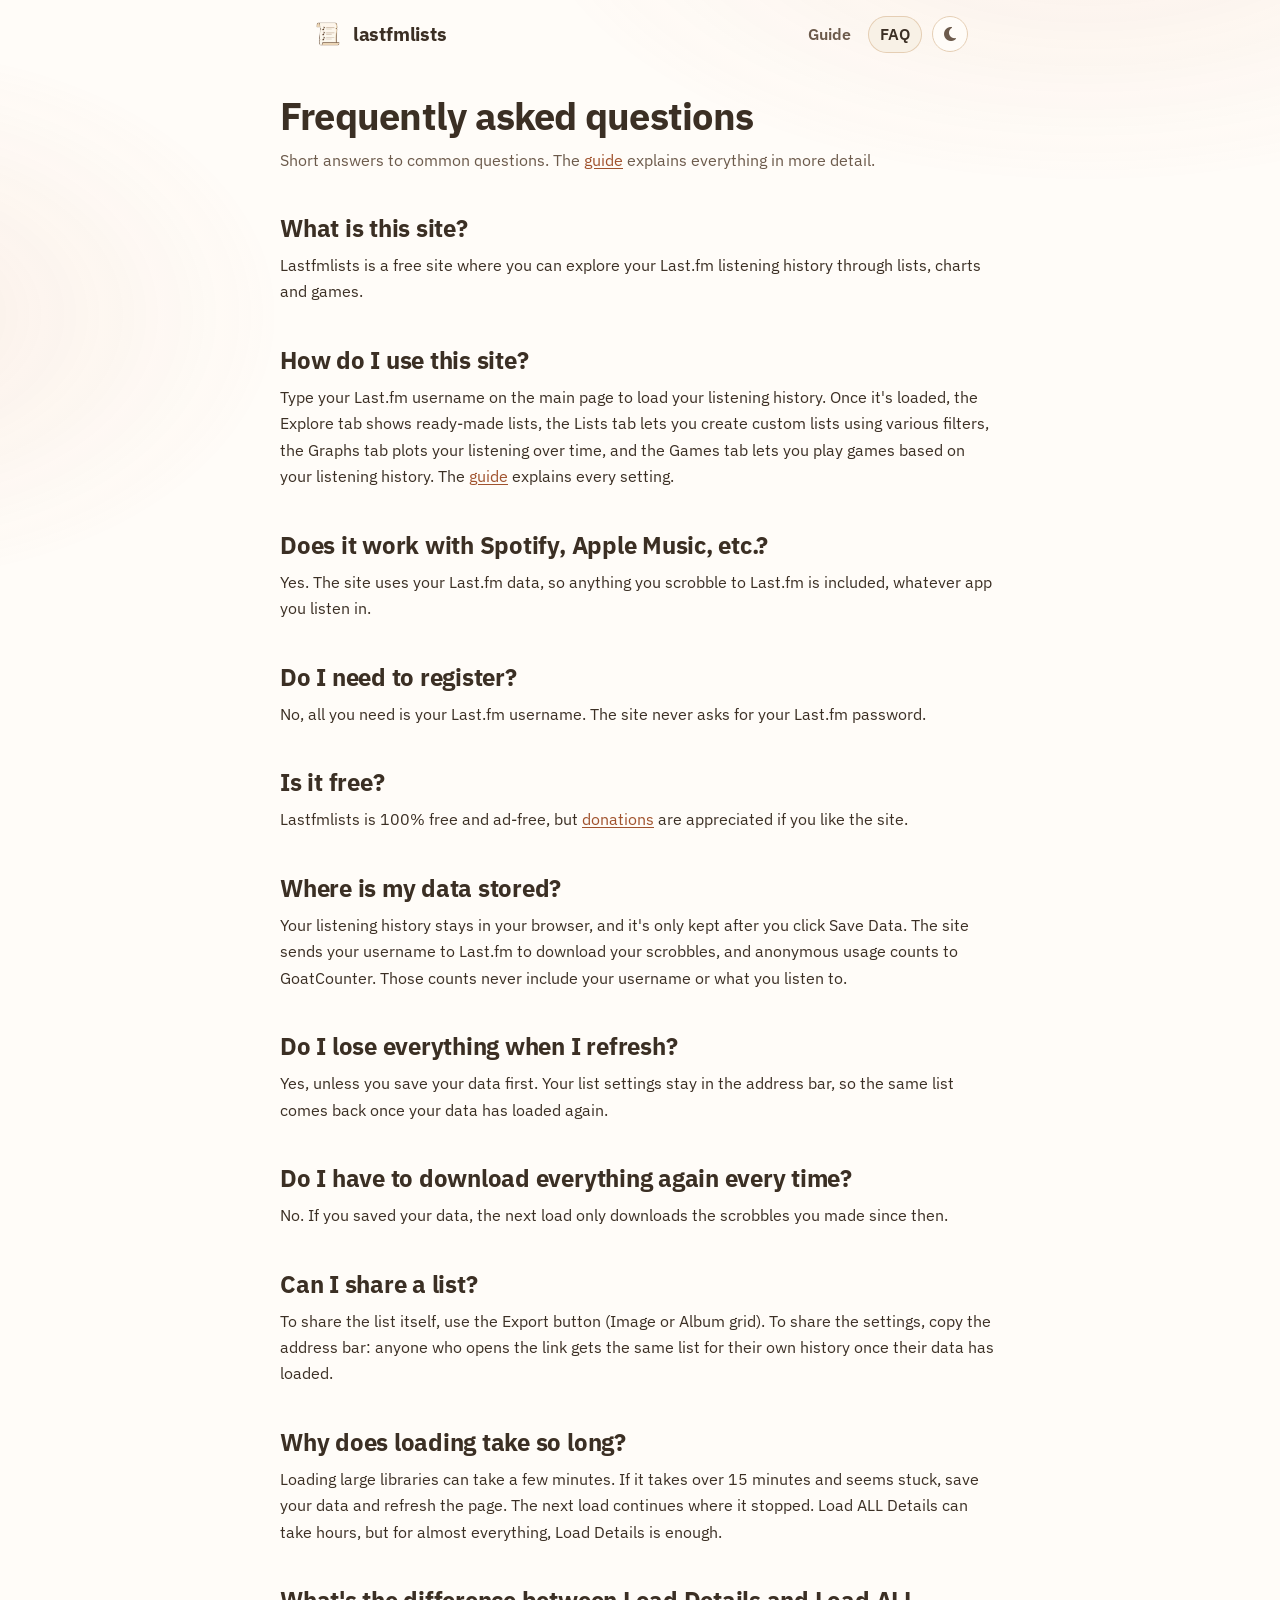
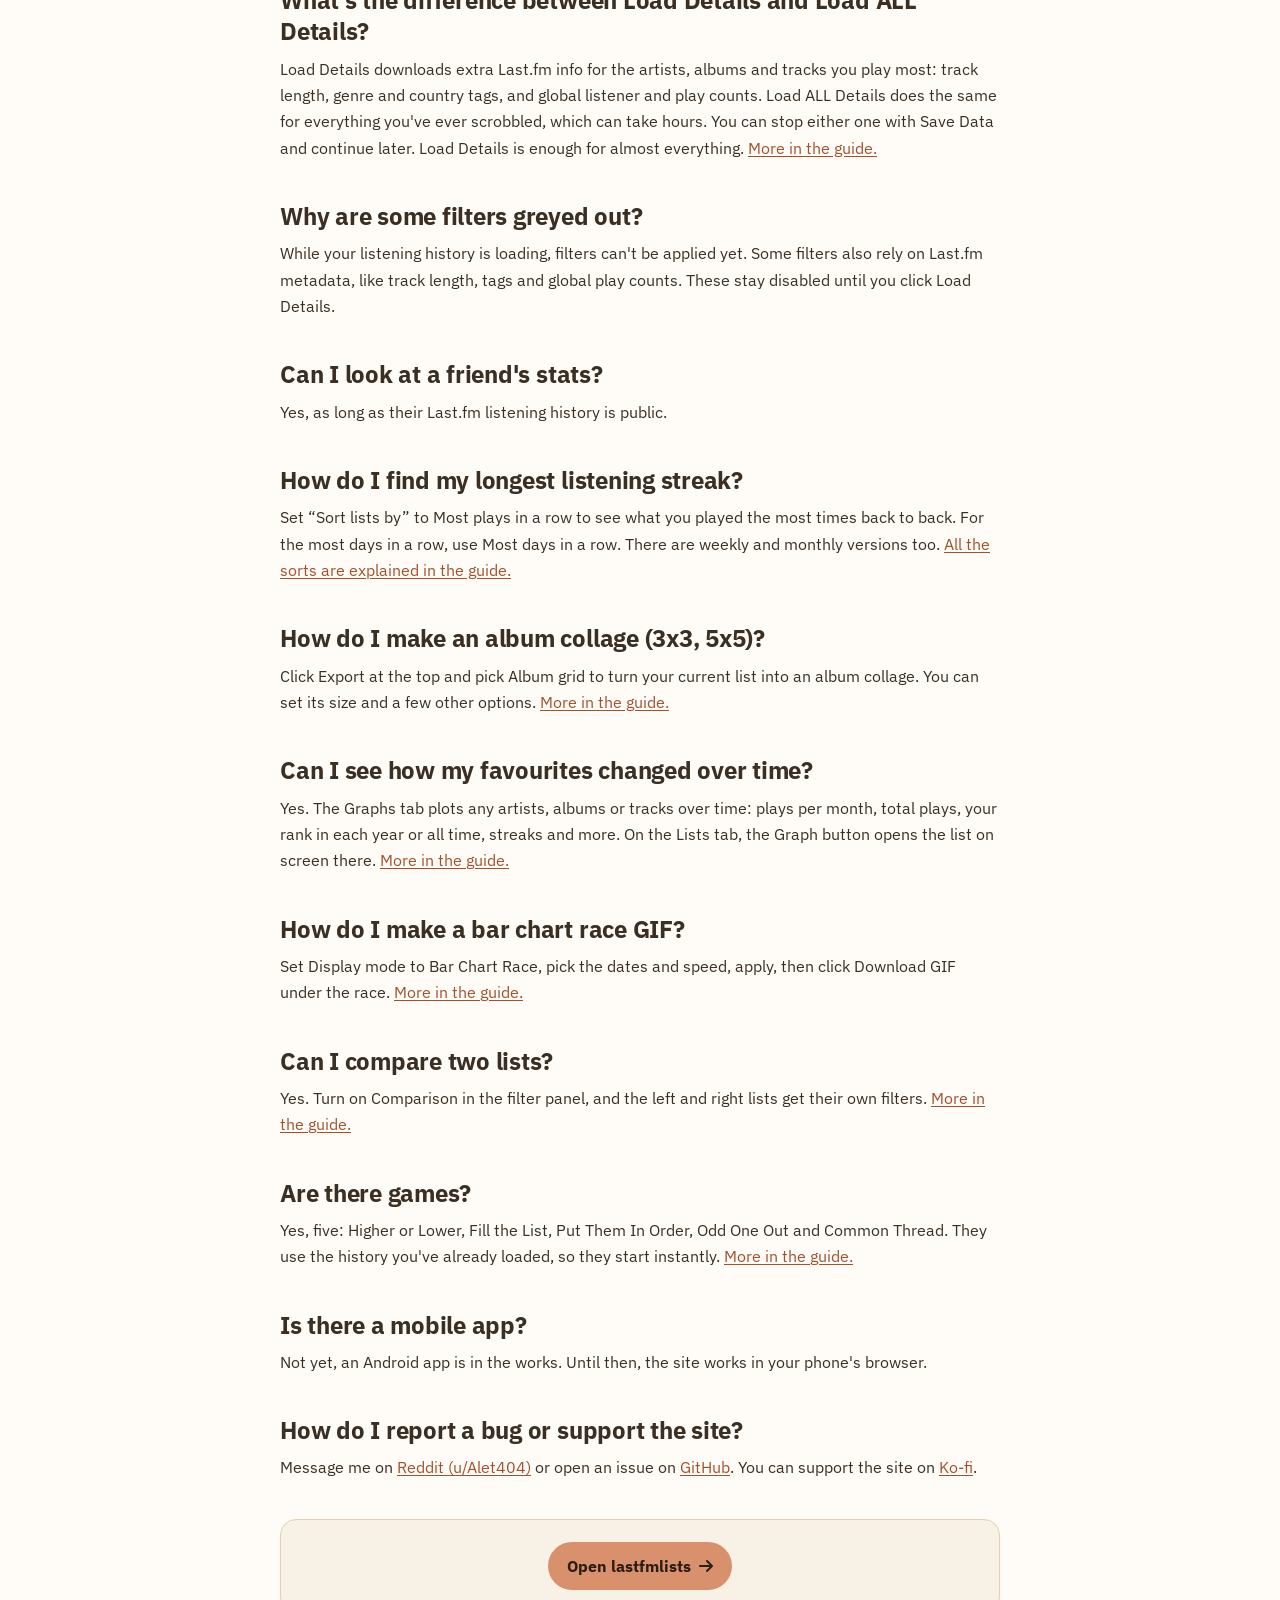
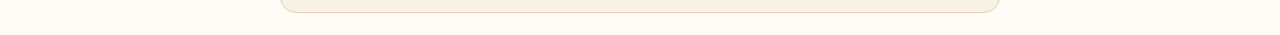
==== commit 36d2a0f0: "Show artist and album in full on phones, center tabs, switch to IBM Plex Sans On phones a list row p" ====
--- a/faq/index.html
+++ b/faq/index.html
@@ -146,7 +146,7 @@
 	   "name": "Can I see how my favourites changed over time?",
 	   "acceptedAnswer": {
 	    "@type": "Answer",
-	    "text": "Yes. The Graphs tab plots any artists, albums or tracks over time: plays per month, total plays, your rank in each year or all time, streaks and more. On the Lists tab, Graph over time opens the list on screen there. More in the guide."
+	    "text": "Yes. The Graphs tab plots any artists, albums or tracks over time: plays per month, total plays, your rank in each year or all time, streaks and more. On the Lists tab, the Graph button opens the list on screen there. More in the guide."
 	   }
 	  },
 	  {
@@ -209,7 +209,7 @@
 	<link rel="apple-touch-icon" href="../logo.png" sizes="180x180">
 	<link rel="preconnect" href="https://fonts.googleapis.com">
 	<link rel="preconnect" href="https://fonts.gstatic.com" crossorigin>
-	<link href="https://fonts.googleapis.com/css2?family=Hanken+Grotesk:ital,wght@0,100..900;1,100..900&display=swap" rel="stylesheet">
+	<link href="https://fonts.googleapis.com/css2?family=IBM+Plex+Sans:ital,wght@0,100..700;1,100..700&display=swap" rel="stylesheet">
 	<link rel="stylesheet" href="https://cdnjs.cloudflare.com/ajax/libs/font-awesome/6.5.2/css/all.min.css">
 	<link rel="stylesheet" href="../style.css">
 	<link rel="stylesheet" href="../pages.css">
@@ -306,7 +306,7 @@
 
 			<section id="graphs">
 				<h2>Can I see how my favourites changed over time?</h2>
-				<p>Yes. The Graphs tab plots any artists, albums or tracks over time: plays per month, total plays, your rank in each year or all time, streaks and more. On the Lists tab, Graph over time opens the list on screen there. <a href="/guide/#graphs">More in the guide.</a></p>
+				<p>Yes. The Graphs tab plots any artists, albums or tracks over time: plays per month, total plays, your rank in each year or all time, streaks and more. On the Lists tab, the Graph button opens the list on screen there. <a href="/guide/#graphs">More in the guide.</a></p>
 			</section>
 
 			<section id="race-gif">
--- a/style.css
+++ b/style.css
@@ -46,7 +46,7 @@
     --text-2xl: 2.1rem;
 
     --sidebar-width: 292px;
-    --font-stack: "Hanken Grotesk", system-ui, -apple-system, "Segoe UI", sans-serif;
+    --font-stack: "IBM Plex Sans", system-ui, -apple-system, "Segoe UI", sans-serif;
 
     color-scheme: light;
 }
@@ -1726,7 +1726,7 @@
 }
 
 #results-section h2 {
-    margin: 0 0 1rem;
+    margin: 0;
     padding-bottom: 0.6rem;
     font-size: var(--text-xl);
     font-weight: 800;
@@ -1800,11 +1800,15 @@
     display: block;
 }
 
-/* One line, so every row keeps the same rhythm */
-.row-sub {
-    overflow: hidden;
-    text-overflow: ellipsis;
-    white-space: nowrap;
+/* Phones: artist and album each on a line of their own, wrapping when long */
+@media (max-width: 520px) {
+    .row-sub-part {
+        display: block;
+    }
+
+    .row-sub-sep {
+        display: none;
+    }
 }
 
 .row-details,
@@ -3516,6 +3520,7 @@
     max-width: 1180px;
     margin: 0 auto 1rem;
     display: flex;
+    justify-content: center;
     gap: 0.25rem;
     border-bottom: 1px solid var(--border-color);
 }
@@ -5091,12 +5096,15 @@
     box-sizing: border-box;
 }
 
+/* The space under the header holds whether the buttons sit beside the
+   heading or wrap under it */
 .results-header {
     display: flex;
     flex-wrap: wrap;
     align-items: center;
     justify-content: space-between;
-    gap: 0.5rem 1rem;
+    gap: 0.6rem 1rem;
+    margin-bottom: 1rem;
 }
 
 .results-action,
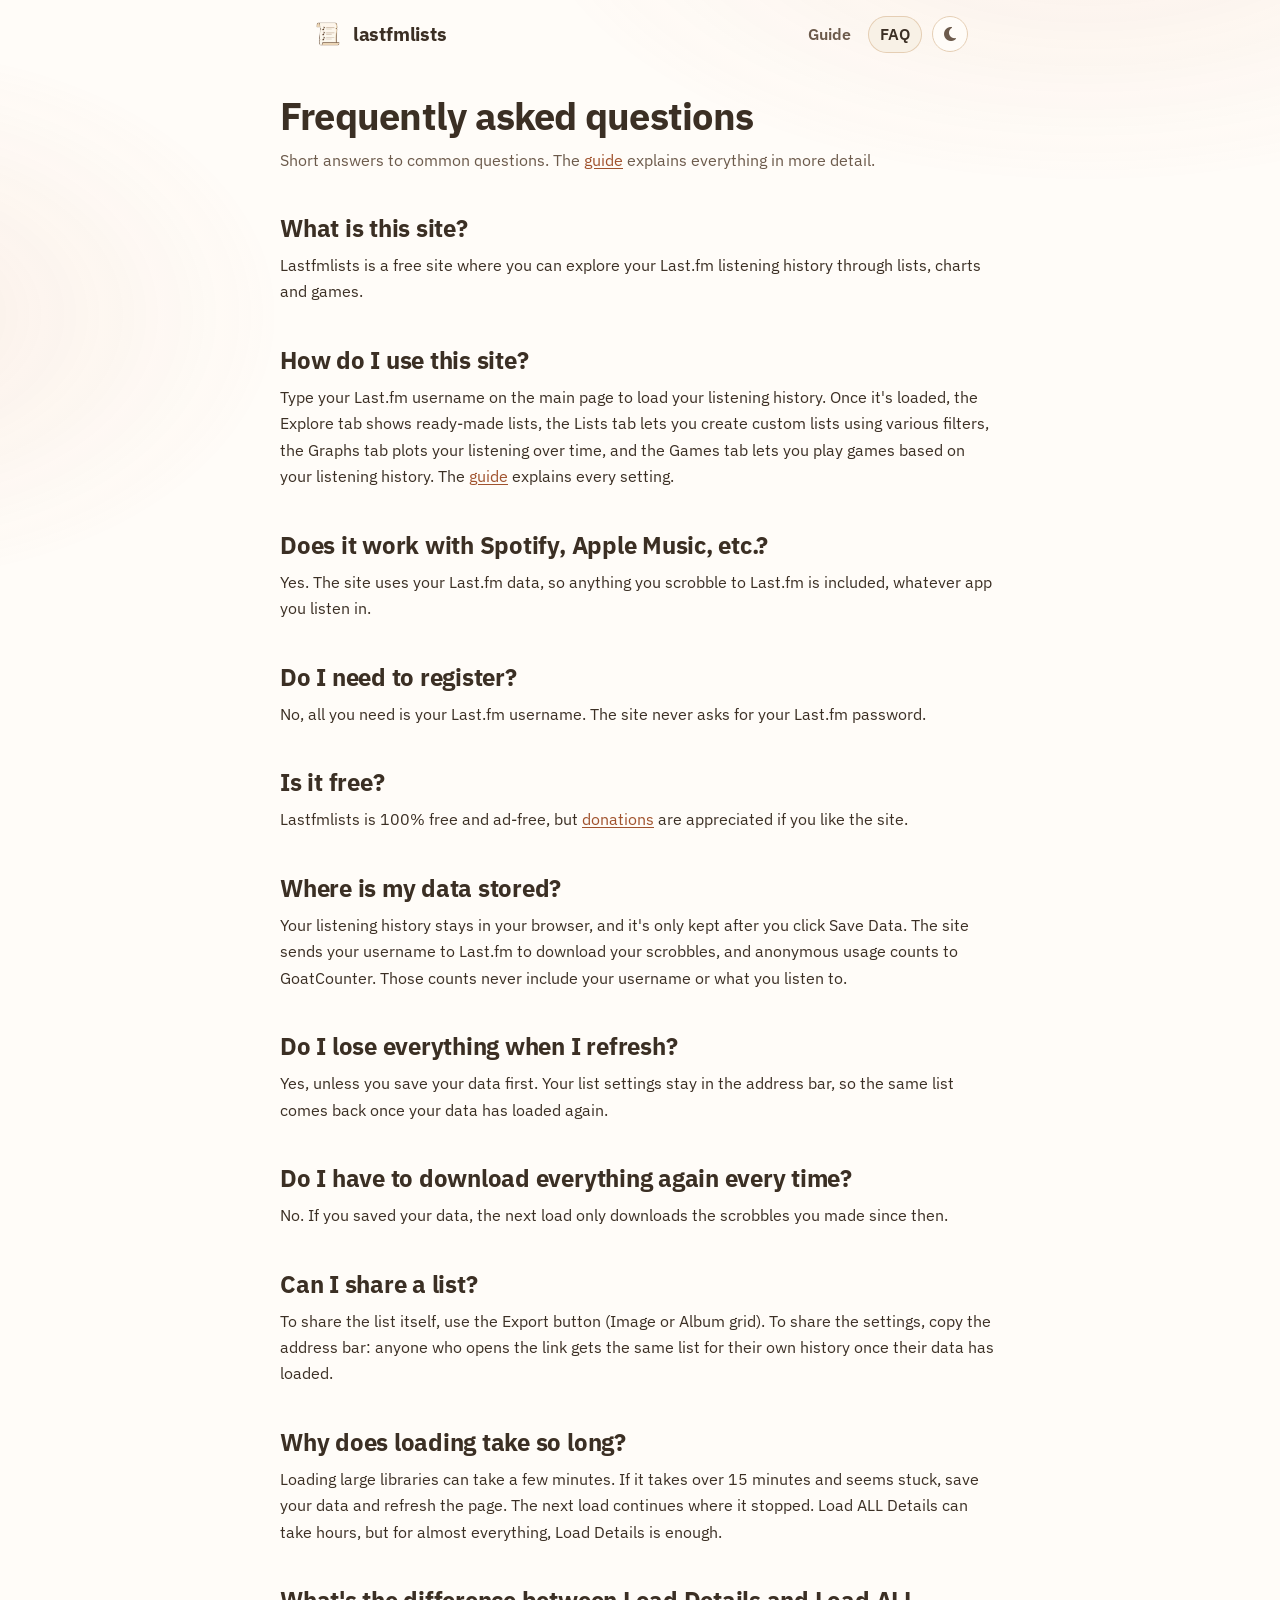
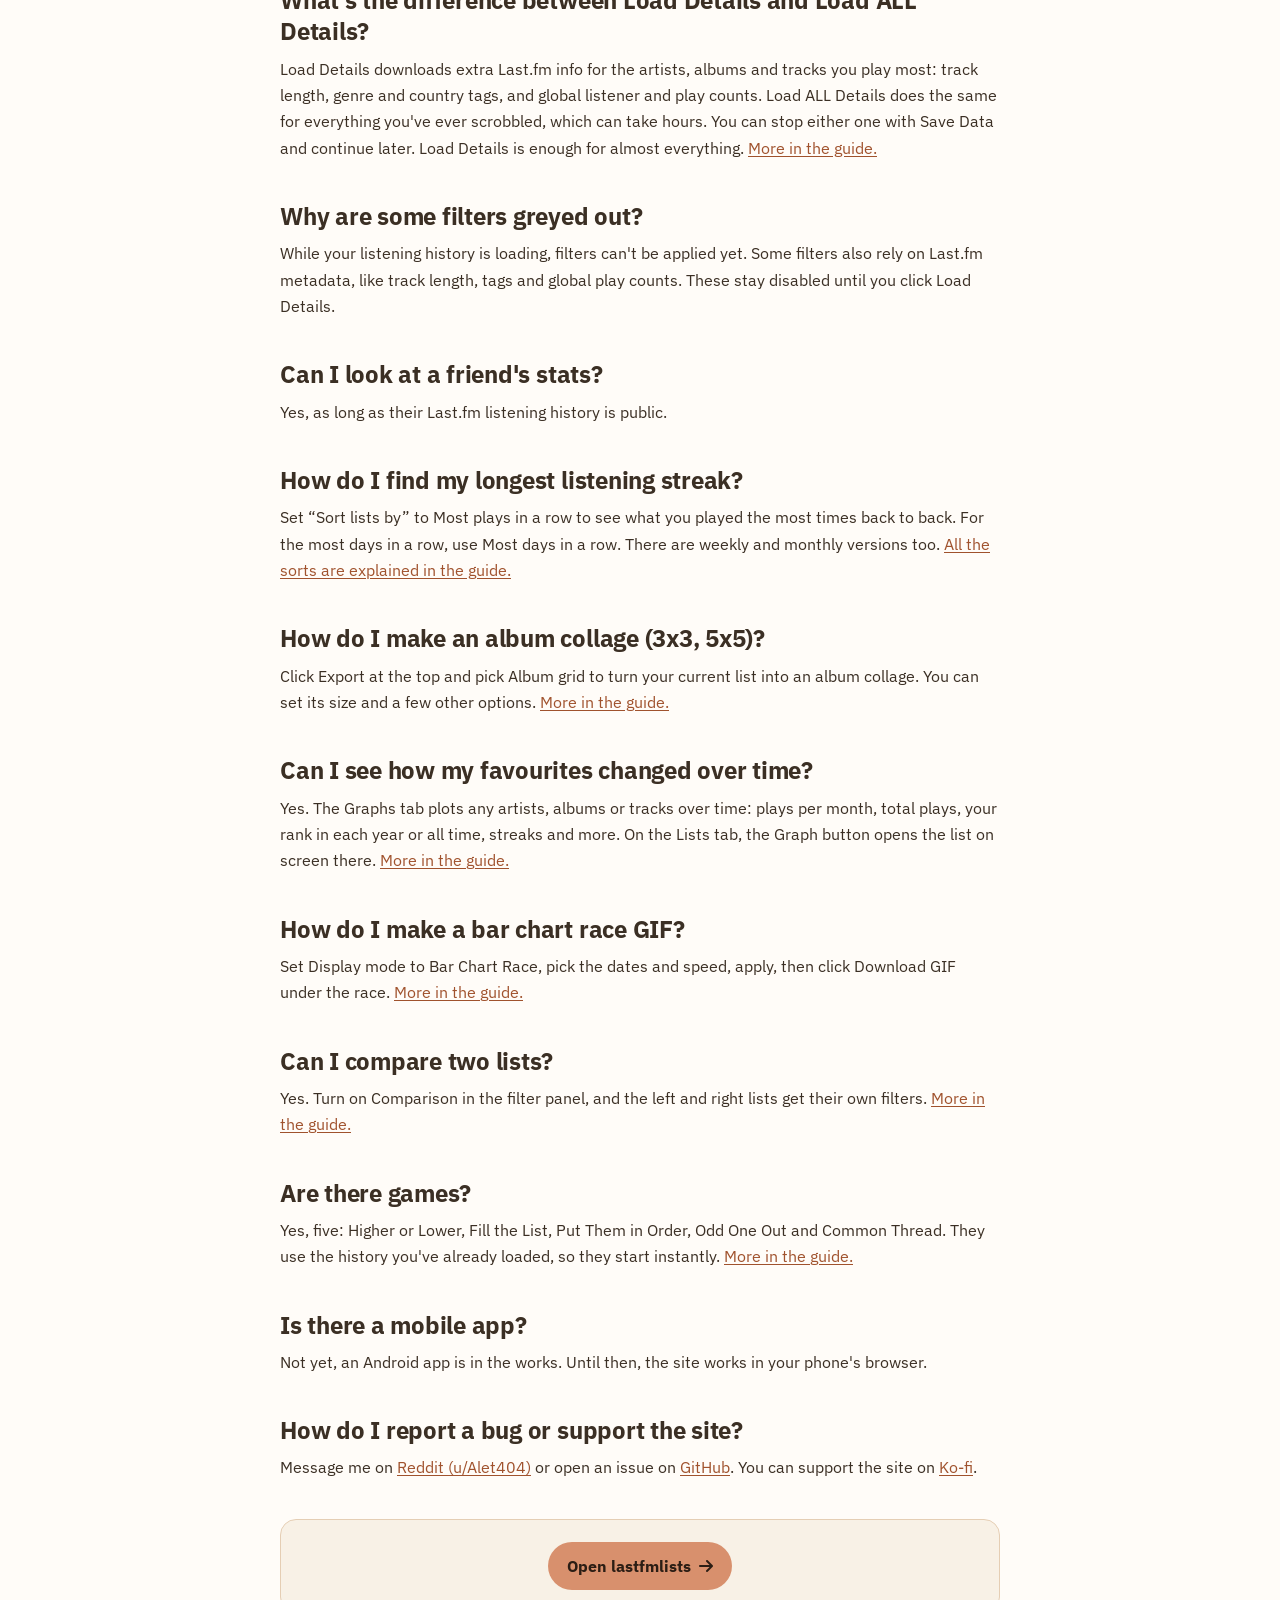
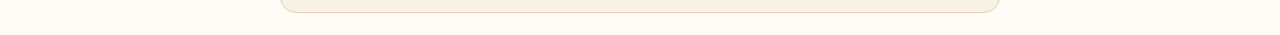
==== commit fdb60773: "Make headings, labels and controls consistent across pages Headings use sentence case and section la" ====
--- a/faq/index.html
+++ b/faq/index.html
@@ -170,7 +170,7 @@
 	   "name": "Are there games?",
 	   "acceptedAnswer": {
 	    "@type": "Answer",
-	    "text": "Yes, five: Higher or Lower, Fill the List, Put Them In Order, Odd One Out and Common Thread. They use the history you've already loaded, so they start instantly. More in the guide."
+	    "text": "Yes, five: Higher or Lower, Fill the List, Put Them in Order, Odd One Out and Common Thread. They use the history you've already loaded, so they start instantly. More in the guide."
 	   }
 	  },
 	  {
@@ -321,7 +321,7 @@
 
 			<section id="games">
 				<h2>Are there games?</h2>
-				<p>Yes, five: Higher or Lower, Fill the List, Put Them In Order, Odd One Out and Common Thread. They use the history you&#39;ve already loaded, so they start instantly. <a href="/guide/#games">More in the guide.</a></p>
+				<p>Yes, five: Higher or Lower, Fill the List, Put Them in Order, Odd One Out and Common Thread. They use the history you&#39;ve already loaded, so they start instantly. <a href="/guide/#games">More in the guide.</a></p>
 			</section>
 
 			<section id="mobile">
@@ -340,9 +340,6 @@
 		</article>
 	</main>
 
-	<footer>
-		<p>created by <a href="https://www.reddit.com/user/Alet404/" target="_blank" rel="noopener">u/Alet404</a></p>
-	</footer>
 	<script data-goatcounter="https://lastfmlists.goatcounter.com/count" async src="https://gc.zgo.at/count.js"></script>
 	<script src="../js/page-theme.js"></script>
 	<script type="module" src="../js/page-links.js"></script>
--- a/style.css
+++ b/style.css
@@ -25,7 +25,6 @@
     /* Labels on accent-filled buttons: dark, like the dark theme, since white
        on this orange is hard to read */
     --on-accent: #2B1D14;
-    --footer-bg: var(--secondary-accent-color);
     --scrim: rgba(59, 47, 36, 0.45);
 
     --shadow-sm: 0 1px 2px rgba(59, 47, 36, 0.05), 0 2px 10px rgba(59, 47, 36, 0.06);
@@ -68,7 +67,6 @@
     --accent-soft: rgba(96, 165, 250, 0.16);
     --accent-text: #85BBFB;
     --on-accent: #0B1424;
-    --footer-bg: var(--sidebar-color);
     --scrim: rgba(2, 6, 16, 0.55);
 
     --shadow-sm: 0 1px 2px rgba(0, 0, 0, 0.25), 0 2px 10px rgba(0, 0, 0, 0.22);
@@ -204,7 +202,6 @@
 body:not(.app-loaded) #games-section,
 body:not(.app-loaded) #explore-section,
 body:not(.app-loaded) #graphs-section,
-body:not(.app-loaded) footer,
 body:not(.app-loaded) #loading-stats {
     display: none !important;
 }
@@ -857,8 +854,7 @@
     margin: 0.85rem 0 0.3rem;
     font-size: var(--text-sm);
     font-weight: 600;
-    letter-spacing: 0.01em;
-    color: var(--secondary-text-color);
+    color: var(--primary-text-color);
 }
 
 .dropdown-content > label:first-child,
@@ -1009,14 +1005,11 @@
     display: none !important;
 }
 
+/* Fields with chips, word groups or ranges sit in the menu like every other
+   field: a label and its control, no box of their own inside the menu's box */
 .range-card,
 .fc-card {
     margin: 0.85rem 0 0.25rem;
-    padding: 0.65rem 0.7rem 0.7rem;
-    background-color: var(--background-color);
-    border: 1px solid var(--border-color);
-    border-radius: var(--radius-md);
-    transition: border-color 0.2s ease, box-shadow 0.2s ease;
 }
 
 .fc-card[hidden],
@@ -1039,14 +1032,14 @@
     margin: 0;
     color: var(--primary-text-color);
     font-size: var(--text-sm);
-    font-weight: 700;
+    font-weight: 600;
 }
 
 .fc-card-title {
     flex: 1;
     color: var(--primary-text-color);
     font-size: var(--text-sm);
-    font-weight: 700;
+    font-weight: 600;
 }
 
 .fc-card-summary {
@@ -1539,14 +1532,6 @@
     display: none;
 }
 
-.comparison-label {
-    display: block;
-    margin-bottom: 0.35rem;
-    font-size: var(--text-sm);
-    font-weight: 600;
-    color: var(--secondary-text-color);
-}
-
 .comparison-controls {
     display: flex;
     flex-direction: column;
@@ -1557,7 +1542,6 @@
     flex-shrink: 0;
 }
 
-#comparison-toggle,
 #comparison-edit-target {
     width: 100%;
     padding: 0.55rem 0.75rem;
@@ -1577,13 +1561,66 @@
     text-align-last: center;
 }
 
-#comparison-toggle:hover,
 #comparison-edit-target:hover:not(:disabled) {
     border-color: var(--primary-accent-color);
 }
 
-#comparison-toggle[data-active="true"] {
-    background-color: var(--accent-soft);
+/* An on/off row with a switch, like the checkbox rows above it */
+#comparison-toggle {
+    position: relative;
+    display: flex;
+    align-items: center;
+    width: 100%;
+    min-height: 2.4rem;
+    padding: 0.5rem 3.6rem 0.5rem 0.65rem;
+    background-color: var(--sidebar-color);
+    color: var(--primary-text-color);
+    border: 1px solid var(--border-color);
+    border-radius: var(--radius-sm);
+    font: inherit;
+    font-size: var(--text-sm);
+    font-weight: 600;
+    text-align: left;
+    cursor: pointer;
+}
+
+#comparison-toggle::after {
+    content: "";
+    position: absolute;
+    top: 50%;
+    right: 0.65rem;
+    width: 2.3rem;
+    height: 1.3rem;
+    transform: translateY(-50%);
+    background: var(--border-color);
+    border-radius: 999px;
+    transition: background-color 0.18s ease;
+}
+
+#comparison-toggle::before {
+    content: "";
+    position: absolute;
+    z-index: 1;
+    top: 50%;
+    right: calc(0.65rem + 1.17rem);
+    width: 0.95rem;
+    height: 0.95rem;
+    transform: translateY(-50%);
+    background: #fff;
+    border-radius: 50%;
+    box-shadow: 0 1px 3px rgba(0, 0, 0, 0.25);
+    transition: right 0.18s ease;
+}
+
+#comparison-toggle[data-active="true"]::after {
+    background: var(--primary-accent-color);
+}
+
+#comparison-toggle[data-active="true"]::before {
+    right: calc(0.65rem + 0.18rem);
+}
+
+#comparison-toggle:hover {
     border-color: var(--primary-accent-color);
 }
 
@@ -1727,12 +1764,10 @@
 
 #results-section h2 {
     margin: 0;
-    padding-bottom: 0.6rem;
     font-size: var(--text-xl);
     font-weight: 800;
     letter-spacing: -0.01em;
     color: var(--primary-text-color);
-    border-bottom: 1px solid var(--border-color);
 }
 
 .track,
@@ -1778,7 +1813,7 @@
 /* ---- List row parts: rank, cover, title and subtitle, value ---- */
 
 .row-rank {
-    flex: 0 0 4ch;
+    flex: 0 0 var(--rank-width, 4ch);
     font-variant-numeric: tabular-nums;
     text-align: right;
     font-weight: 700;
@@ -1835,6 +1870,33 @@
 
 .row-metric small {
     font-size: var(--text-xs);
+}
+
+.nowrap {
+    white-space: nowrap;
+}
+
+/* A list or comparison side narrower than a phone screen: smaller cover and
+   spacing, so names get the room */
+#results,
+.comparison-column {
+    container: list / inline-size;
+}
+
+@container list (max-width: 460px) {
+    #results .entity-row {
+        gap: 0.55rem;
+        padding: 0.5rem 0.6rem;
+    }
+
+    #results .entity-row > .entity-art {
+        width: 34px;
+        height: 34px;
+    }
+
+    #results .row-metric {
+        max-width: 6.5rem;
+    }
 }
 
 /* ---- Rows that open an entity page ---- */
@@ -1930,17 +1992,65 @@
     gap: 1rem;
 }
 
+/* Two lists sit side by side whenever each gets 300px, whatever the screen
+   (a tablet with the filters tucked away, a phone turned sideways).
+   Matches MIN_COMPARISON_WIDTH in lists.js. */
+.comparison-results.comparison-lists {
+    grid-template-columns: repeat(auto-fit, minmax(min(100%, 300px), 1fr));
+}
+
+/* Bar charts and races need a little more room for their labels */
+.comparison-results.comparison-charts {
+    grid-template-columns: repeat(auto-fit, minmax(min(100%, 340px), 1fr));
+}
+
+/* Narrower than that: one side at a time, picked with a Left / Right switch */
+.comparison-switch {
+    display: none;
+}
+
+.is-one-at-a-time .comparison-switch {
+    grid-column: 1 / -1;
+    display: flex;
+    gap: 3px;
+    padding: 3px;
+    background-color: var(--sidebar-color);
+    border: 1px solid var(--border-color);
+    border-radius: 999px;
+}
+
+.comparison-switch button {
+    flex: 1 1 0;
+    min-height: 40px;
+    padding: 0.4rem 0.8rem;
+    background: none;
+    border: none;
+    border-radius: 999px;
+    color: var(--secondary-text-color);
+    font-size: var(--text-sm);
+    font-weight: 650;
+    cursor: pointer;
+}
+
+.comparison-switch button[aria-pressed="true"] {
+    background-color: var(--primary-accent-color);
+    color: var(--on-accent);
+}
+
+.is-one-at-a-time .comparison-column.is-other-side,
+.is-one-at-a-time .comparison-column h3 {
+    display: none;
+}
+
 .comparison-column {
     min-width: 0;
 }
 
 .comparison-column h3 {
     margin: 0 0 0.55rem;
-    font-size: var(--text-sm);
+    font-size: var(--text-base);
     font-weight: 700;
-    text-transform: uppercase;
-    letter-spacing: 0.08em;
-    color: var(--secondary-text-color);
+    color: var(--primary-text-color);
 }
 
 /* ==========================================================================
@@ -2530,25 +2640,22 @@
     animation: fade-in 0.2s ease;
 }
 
+/* The same plain back link as All games in the games */
 .entity-back {
     align-self: flex-start;
     display: inline-flex;
     align-items: center;
-    gap: 0.45rem;
-    padding: 0.45rem 0.9rem;
-    background: var(--sidebar-color);
-    border: 1px solid var(--border-color);
-    border-radius: 999px;
-    color: var(--secondary-text-color);
-    font-size: var(--text-sm);
-    font-weight: 600;
-    cursor: pointer;
-    transition: color 0.15s ease, border-color 0.15s ease;
+    gap: 0.4rem;
+    padding: 0.3rem 0;
+    background: none;
+    border: none;
+    color: var(--secondary-text-color);
+    font-size: var(--text-base);
+    cursor: pointer;
 }
 
 .entity-back:hover {
-    color: var(--primary-text-color);
-    border-color: var(--primary-accent-color);
+    color: var(--accent-text);
 }
 
 .entity-header {
@@ -2574,11 +2681,9 @@
 }
 
 .entity-kicker {
-    font-size: var(--text-xs);
-    font-weight: 700;
-    letter-spacing: 0.08em;
-    text-transform: uppercase;
-    color: var(--accent-text);
+    font-size: var(--text-sm);
+    font-weight: 600;
+    color: var(--secondary-text-color);
 }
 
 .entity-heading h2 {
@@ -2719,11 +2824,9 @@
 
 .entity-block h3 {
     margin: 0 0 0.55rem;
-    font-size: var(--text-sm);
+    font-size: var(--text-lg);
     font-weight: 700;
-    text-transform: uppercase;
-    letter-spacing: 0.08em;
-    color: var(--secondary-text-color);
+    color: var(--primary-text-color);
 }
 
 .rank-list {
@@ -2815,25 +2918,27 @@
 }
 
 .entity-toggle-all {
+    align-self: flex-start;
     display: inline-flex;
     align-items: center;
-    justify-content: center;
     gap: 0.5rem;
-    width: 100%;
-    padding: 0.7rem 0.9rem;
-    background-color: var(--primary-accent-color);
-    color: var(--on-accent);
-    border: none;
-    border-radius: var(--radius-sm);
-    font-size: var(--text-base);
-    font-weight: 700;
-    cursor: pointer;
-    box-shadow: var(--shadow-sm);
-    transition: background-color 0.15s ease;
+    padding: 0.5rem 1rem;
+    background-color: var(--sidebar-color);
+    color: var(--primary-text-color);
+    border: 1px solid var(--border-color);
+    border-radius: 999px;
+    font-size: var(--text-sm);
+    font-weight: 600;
+    cursor: pointer;
+    transition: border-color 0.15s ease;
+}
+
+.entity-toggle-all i {
+    color: var(--primary-accent-color);
 }
 
 .entity-toggle-all:hover {
-    background-color: var(--accent-strong);
+    border-color: var(--primary-accent-color);
 }
 
 .entity-all {
@@ -3206,35 +3311,6 @@
 }
 
 /* ==========================================================================
-   Footer
-   ========================================================================== */
-
-footer {
-    padding: 1.1rem 1rem calc(1.1rem + env(safe-area-inset-bottom));
-    text-align: center;
-    background-color: var(--footer-bg);
-    border-top: 1px solid var(--border-color);
-    color: var(--secondary-text-color);
-    font-size: var(--text-sm);
-    transition: padding-left 0.28s cubic-bezier(0.2, 0.7, 0.3, 1);
-}
-
-footer p {
-    margin: 0;
-    font-style: italic;
-}
-
-footer a {
-    color: inherit;
-    text-decoration: none;
-    border-bottom: 1px dotted currentColor;
-}
-
-footer a:hover {
-    color: var(--accent-text);
-}
-
-/* ==========================================================================
    Animations
    ========================================================================== */
 
@@ -3289,10 +3365,6 @@
     body.app-loaded:not(.sidebar-collapsed):not(.view-games):not(.view-explore):not(.view-graphs):not(.view-entity) main {
         padding-left: calc(var(--sidebar-width) + clamp(1rem, 3vw, 2rem));
     }
-
-    body.app-loaded:not(.sidebar-collapsed):not(.view-games):not(.view-explore):not(.view-graphs):not(.view-entity) footer {
-        padding-left: calc(var(--sidebar-width) + 1rem);
-    }
 }
 
 /* ==========================================================================
@@ -3300,10 +3372,19 @@
    ========================================================================== */
 
 @media (max-width: 1024px) {
-    #session-panel {
-        grid-template-columns: 1fr;
-        justify-items: center;
-        gap: 0.55rem;
+    /* Name on its own line, then the buttons and the icons sharing a row
+       when they fit */
+    body.app-loaded #session-panel {
+        display: flex;
+        flex-wrap: wrap;
+        justify-content: center;
+        align-items: center;
+        gap: 0.55rem 0.45rem;
+    }
+
+    #session-panel .session-user {
+        flex-basis: 100%;
+        justify-content: center;
     }
 }
 
@@ -3469,6 +3550,12 @@
         height: 40px;
     }
 
+    /* GitHub and Reddit stay on the start page; leaving them out here fits
+       every icon on one row */
+    #session-panel .session-socials .session-social-extra {
+        display: none;
+    }
+
     .input-shell {
         display: block;
         padding: 0;
@@ -3869,18 +3956,18 @@
    Games
    ========================================================================== */
 
-#games-section {
+body.in-game #games-section {
     max-width: 900px;
 }
 
 .games-intro {
     color: var(--secondary-text-color);
-    margin: 0.3rem 0 1.3rem;
+    margin: 0 0 1.3rem;
 }
 
 .games-grid {
     display: grid;
-    grid-template-columns: repeat(auto-fit, minmax(240px, 1fr));
+    grid-template-columns: repeat(auto-fill, minmax(300px, 1fr));
     gap: 1rem;
 }
 
@@ -4485,6 +4572,75 @@
 
 /* --- Fill the List --- */
 
+/* Setup: answer types and the time limit side by side (each a heading and a
+   row of chips, so the two cards match), the categories and hard mode under
+   them; one column on phones */
+.ftl-option-groups {
+    display: grid;
+    grid-template-columns: repeat(2, minmax(0, 1fr));
+    gap: 0.8rem;
+    margin-bottom: 1rem;
+}
+
+.ftl-option-groups .option-group {
+    margin: 0;
+}
+
+.ftl-option-groups .ftl-cats,
+.ftl-option-groups .ftl-hard-group {
+    grid-column: 1 / -1;
+}
+
+.ftl-hard-group {
+    min-width: 0;
+    margin: 0;
+    padding: 0;
+    border: none;
+}
+
+.ftl-hard-group .option-switch {
+    background: var(--sidebar-color);
+}
+
+/* The chip rows hold their few choices on one line, in equal widths */
+.ftl-types .option-chips,
+.ftl-time .option-chips {
+    flex-wrap: nowrap;
+}
+
+.ftl-types .option-chip,
+.ftl-time .option-chip {
+    display: flex;
+    flex: 1 1 0;
+    min-width: 0;
+}
+
+.ftl-types .option-chip span,
+.ftl-time .option-chip span {
+    flex: 1 1 auto;
+    justify-content: center;
+    padding-inline: 0.5rem;
+    white-space: nowrap;
+}
+
+@media (max-width: 700px) {
+    .ftl-option-groups {
+        grid-template-columns: minmax(0, 1fr);
+    }
+
+    .ftl-types .option-chips,
+    .ftl-time .option-chips {
+        gap: 0.35rem;
+    }
+
+    .ftl-types .option-chip span,
+    .ftl-time .option-chip span {
+        gap: 0.35rem;
+        padding: 0.5rem 0.3rem;
+        font-size: var(--text-sm);
+    }
+}
+
 .ftl-group {
     border: 1px solid var(--border-color);
     border-radius: var(--radius-md);
@@ -4641,8 +4797,10 @@
     flex-wrap: wrap;
 }
 
-/* The row is hidden once a run ends, leaving the run-over panel's buttons. */
-.ftl-actions[hidden] {
+/* The row is hidden once a run ends, leaving the run-over panel's buttons,
+   and while every button in it is hidden (a round not yet answered). */
+.ftl-actions[hidden],
+.ftl-actions:not(:has(> :not([hidden]))) {
     display: none;
 }
 
@@ -4661,7 +4819,7 @@
     }
 }
 
-/* --- Put Them In Order --- */
+/* --- Put Them in Order --- */
 
 .ord-topbar {
     display: flex;
@@ -4748,8 +4906,8 @@
     background: var(--background-color);
     color: var(--secondary-text-color);
     border-radius: var(--radius-sm);
-    width: 1.9rem;
-    height: 1.25rem;
+    width: 2.2rem;
+    height: 1.6rem;
     line-height: 1;
     font-size: var(--text-xs);
     cursor: pointer;
@@ -4792,22 +4950,12 @@
         width: 100%;
         padding-left: 2.2em;
     }
+    .ord-value:empty {
+        display: none;
+    }
 }
 
 /* --- Odd One Out and Common Thread: the footer under a round --- */
-
-/* Once a round is answered, the result, Next round and the run-over panel
-   stick to the bottom of the screen while the reveal above is read. */
-.answered .game-footer {
-    position: sticky;
-    bottom: 0;
-    z-index: 5;
-    margin: 0 -0.75rem;
-    padding: 0.6rem 0.75rem 0.75rem;
-    background: var(--background-color);
-    border-top: 1px solid var(--border-color);
-    box-shadow: 0 -10px 24px -18px rgba(0, 0, 0, 0.35);
-}
 
 .game-footer .ftl-actions {
     margin-top: 0.5rem;
@@ -5037,6 +5185,326 @@
     .entity-art.thread-item-art {
         width: 38px;
         height: 38px;
+    }
+}
+
+/* ==========================================================================
+   Game mode: an open game fills the screen on its own
+   ========================================================================== */
+
+/* The header and tabs step aside while a game is open (see
+   games/screens.js); All games brings them back. */
+body.view-games.in-game #session-panel,
+body.view-games.in-game #view-tabs,
+body.view-games.in-game #loading-stats,
+body.view-games.in-game .support-banner {
+    display: none !important;
+}
+
+body.view-games.in-game main {
+    padding-top: 0;
+    padding-bottom: 0;
+}
+
+/* Exactly one screen tall: the game is a column whose board shrinks to fit,
+   so its buttons are always on screen and the page never scrolls */
+body.view-games.in-game #games-section {
+    display: flex;
+    flex-direction: column;
+    height: 100vh;
+    height: 100dvh;
+    padding-top: max(0.5rem, env(safe-area-inset-top, 0px));
+    padding-bottom: max(0.75rem, env(safe-area-inset-bottom, 0px));
+}
+
+body.in-game #games-section > div:not([hidden]) {
+    flex: 1 1 auto;
+    min-height: 0;
+    display: flex;
+    flex-direction: column;
+}
+
+/* The open screen sits in the middle of the space under All games, so a
+   short round doesn't leave the bottom of a large screen empty */
+body.in-game #games-section > div > div:not([hidden]) {
+    flex: 0 1 auto;
+    min-height: 0;
+    display: flex;
+    flex-direction: column;
+    margin-block: auto;
+}
+
+body.in-game .hl-back {
+    flex: none;
+    align-self: flex-start;
+    margin-bottom: 0.35rem;
+}
+
+body.in-game .hl-scorebar,
+body.in-game .ftl-topbar,
+body.in-game .ord-topbar,
+body.in-game .ftl-guess-form,
+body.in-game .thread-items,
+body.in-game .ftl-actions,
+body.in-game .game-footer,
+body.in-game .ord-hint,
+body.in-game .hl-feedback {
+    flex: none;
+}
+
+/* The board: the part that gives up height when the screen is short, and
+   scrolls on its own only when it can't fit (a long reveal). The padding
+   keeps hover lifts and answer rings from being clipped. */
+body.in-game .hl-round,
+body.in-game .ftl-slots,
+body.in-game .ord-list,
+body.in-game .odd-options,
+body.in-game .thread-statements {
+    position: relative;
+    flex: 0 1 auto;
+    min-height: 0;
+    overflow-y: auto;
+    overscroll-behavior: contain;
+    padding: 4px;
+    margin-left: -4px;
+    margin-right: -4px;
+}
+
+/* Setup screens scroll when they must, with Start always in reach. Like the
+   boards, they anchor their visually hidden inputs and labels, which would
+   otherwise stretch the page. */
+body.in-game .game-options {
+    position: relative;
+    overflow-y: auto;
+}
+
+body.in-game .game-options .game-start {
+    position: sticky;
+    bottom: 0;
+    align-self: flex-start;
+    margin-top: 0.4rem;
+    box-shadow: 0 -0.75rem 1rem var(--background-color);
+}
+
+/* Higher or Lower: the two cards share the height */
+body.in-game .hl-round {
+    grid-template-rows: minmax(0, 1fr);
+}
+
+body.in-game .hl-option {
+    min-height: 0;
+}
+
+/* Small screens: tighter spacing so a whole round fits a phone */
+@media (max-width: 560px) {
+    body.in-game .hl-scorebar {
+        margin: 0 0 0.5rem;
+    }
+
+    body.in-game .hl-round {
+        grid-template-columns: minmax(0, 1fr);
+        grid-template-rows: minmax(0, 1fr) auto minmax(0, 1fr);
+        gap: 0.4rem;
+    }
+
+    body.in-game .hl-option {
+        padding: 0.8rem;
+        gap: 0.3rem;
+    }
+
+    /* Phones start a game at the top, and the answer cards of Higher or
+       Lower and Odd One Out fill the rest: bigger targets for a thumb */
+    body.in-game #games-section > div > div:not([hidden]) {
+        margin-block: 0;
+    }
+
+    body.in-game #games-section #hl-play,
+    body.in-game #hl-play .hl-round,
+    body.in-game #games-section #odd-play,
+    body.in-game #odd-play .odd-options {
+        flex-grow: 1;
+    }
+
+    body.in-game .odd-options {
+        grid-template-rows: repeat(2, minmax(0, 1fr));
+    }
+
+    body.in-game .odd-option {
+        justify-content: center;
+    }
+
+    body.in-game .entity-art.hl-option-art {
+        width: min(64px, 9dvh);
+        height: min(64px, 9dvh);
+        margin-bottom: 0.2rem;
+    }
+
+    body.in-game .hl-option-name {
+        font-size: var(--text-lg);
+    }
+
+    body.in-game .hl-option-count,
+    body.in-game .hl-option.revealed .hl-option-count {
+        margin-top: 0;
+        font-size: var(--text-lg);
+    }
+
+    body.in-game .hl-option-count::before {
+        font-size: var(--text-lg);
+    }
+
+    body.in-game .ftl-topbar,
+    body.in-game .ord-topbar {
+        margin-bottom: 0.5rem;
+        gap: 0.2rem 1rem;
+    }
+
+    body.in-game .ftl-prompt,
+    body.in-game .ord-title {
+        font-size: var(--text-base);
+    }
+
+    body.in-game .ord-instruction {
+        font-size: var(--text-sm);
+    }
+
+    body.in-game .ftl-guess-form {
+        margin-bottom: 0.5rem;
+    }
+
+    body.in-game .ftl-slots,
+    body.in-game .ord-list {
+        gap: 0.3rem;
+    }
+
+    body.in-game .ftl-slot {
+        padding: 0.35rem 0.7rem;
+        font-size: var(--text-sm);
+    }
+
+    body.in-game .ord-item {
+        padding: 0.45rem 0.7rem;
+    }
+
+    body.in-game .ftl-actions {
+        margin-top: 0.6rem;
+        gap: 0.4rem;
+        flex-wrap: nowrap;
+    }
+
+    body.in-game .ftl-actions > button {
+        flex: 1 1 0;
+        padding: 0.6rem 0.5rem;
+        font-size: var(--text-sm);
+    }
+
+    body.in-game .ord-hint {
+        display: none;
+    }
+
+    body.in-game .odd-options {
+        gap: 0.5rem;
+        margin-bottom: 0.5rem;
+    }
+
+    body.in-game .odd-option {
+        padding: 0.6rem 0.5rem;
+        gap: 0.15rem;
+    }
+
+    body.in-game .entity-art.odd-option-art {
+        width: min(56px, 8dvh);
+        height: min(56px, 8dvh);
+        margin-bottom: 0.2rem;
+    }
+
+    /* A clear gap between the four items and the statements about them */
+    body.in-game .thread-items {
+        gap: 0.4rem;
+        margin-bottom: 1rem;
+    }
+
+    body.in-game .thread-item {
+        padding: 0.4rem;
+        gap: 0.45rem;
+    }
+
+    body.in-game .thread-statements {
+        gap: 0.4rem;
+        margin-bottom: 0.5rem;
+    }
+
+    body.in-game .thread-statement {
+        padding: 0.55rem 0.8rem;
+        font-size: var(--text-sm);
+    }
+
+    /* The reveal under each statement: two short columns instead of one */
+    body.in-game .thread-checks {
+        grid-template-columns: repeat(2, minmax(0, 1fr));
+        gap: 0.15rem 0.6rem;
+        font-size: var(--text-xs);
+    }
+
+    body.in-game .game-footer .hl-feedback {
+        min-height: 0;
+        font-size: var(--text-base);
+    }
+
+    body.in-game .game-options h2 {
+        margin: 0.2rem 0 0.2rem;
+    }
+
+    body.in-game .game-options-intro {
+        margin-bottom: 0.8rem;
+        font-size: var(--text-sm);
+    }
+
+    body.in-game .game-options .game-start {
+        align-self: stretch;
+    }
+
+    body.in-game .game-options .hl-type-choice {
+        grid-template-columns: repeat(3, minmax(0, 1fr));
+        gap: 0.5rem;
+    }
+
+    body.in-game .game-options .hl-type,
+    body.in-game .game-options .ord-type,
+    body.in-game .game-options .odd-type,
+    body.in-game .game-options .thread-type {
+        padding: 0.9rem 0.4rem;
+    }
+}
+
+/* Short phones (an iPhone SE with the browser bars showing): the red
+   message already says the run is over, so the heading gives its line back */
+@media (max-width: 560px) and (max-height: 620px) {
+    body.in-game .game-footer .ord-over h3,
+    body.in-game #thread-play .ord-instruction {
+        display: none;
+    }
+
+    body.in-game .game-footer .hl-over-score {
+        margin: 0 0 0.5rem;
+    }
+
+    body.in-game .hl-over-actions > button,
+    body.in-game .game-footer .ftl-actions > button {
+        padding: 0.55rem 1.1rem;
+    }
+
+    body.in-game .thread-item {
+        padding: 0.3rem 0.4rem;
+    }
+
+    body.in-game .thread-items {
+        margin-bottom: 0.8rem;
+    }
+
+    body.in-game .entity-art.thread-item-art {
+        width: 30px;
+        height: 30px;
     }
 }
 
@@ -5330,10 +5798,8 @@
 }
 
 .graph-field-label {
-    font-size: var(--text-xs);
-    font-weight: 700;
-    letter-spacing: 0.04em;
-    text-transform: uppercase;
+    font-size: var(--text-sm);
+    font-weight: 600;
     color: var(--secondary-text-color);
 }
 
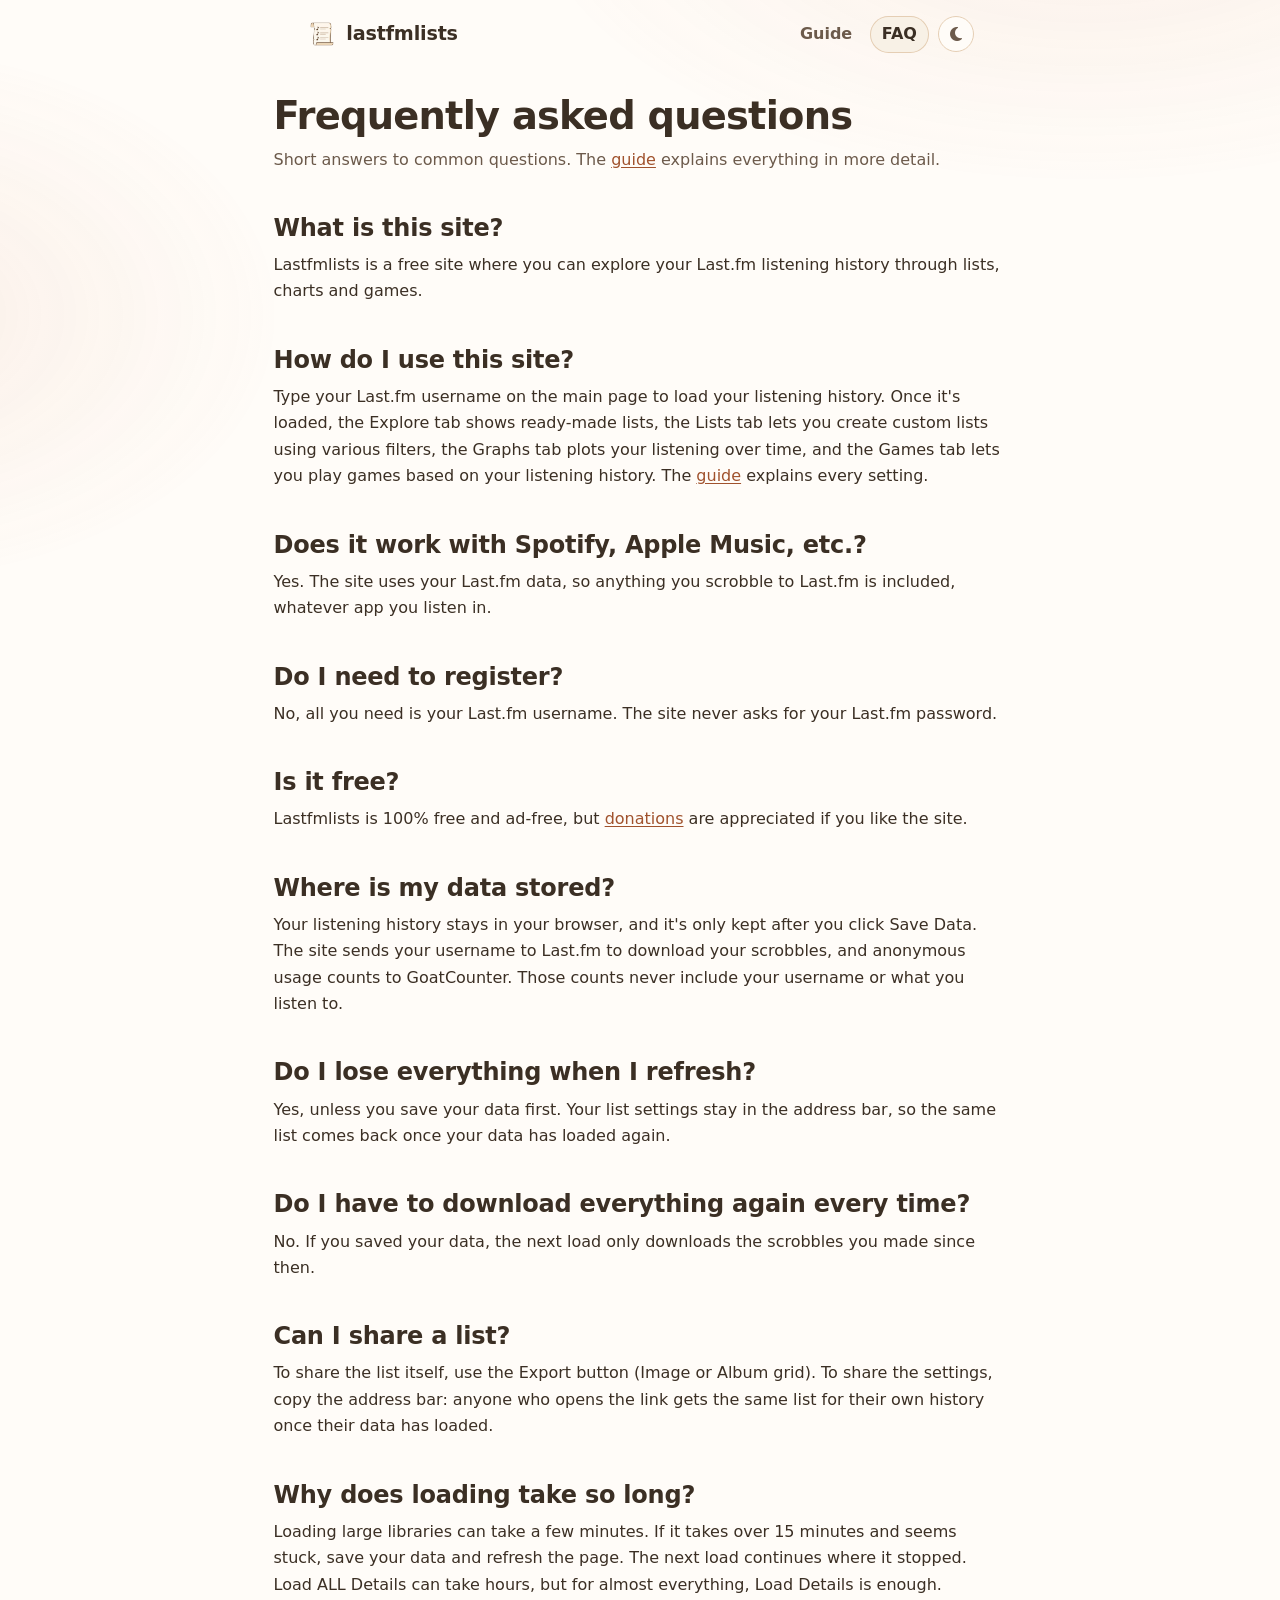
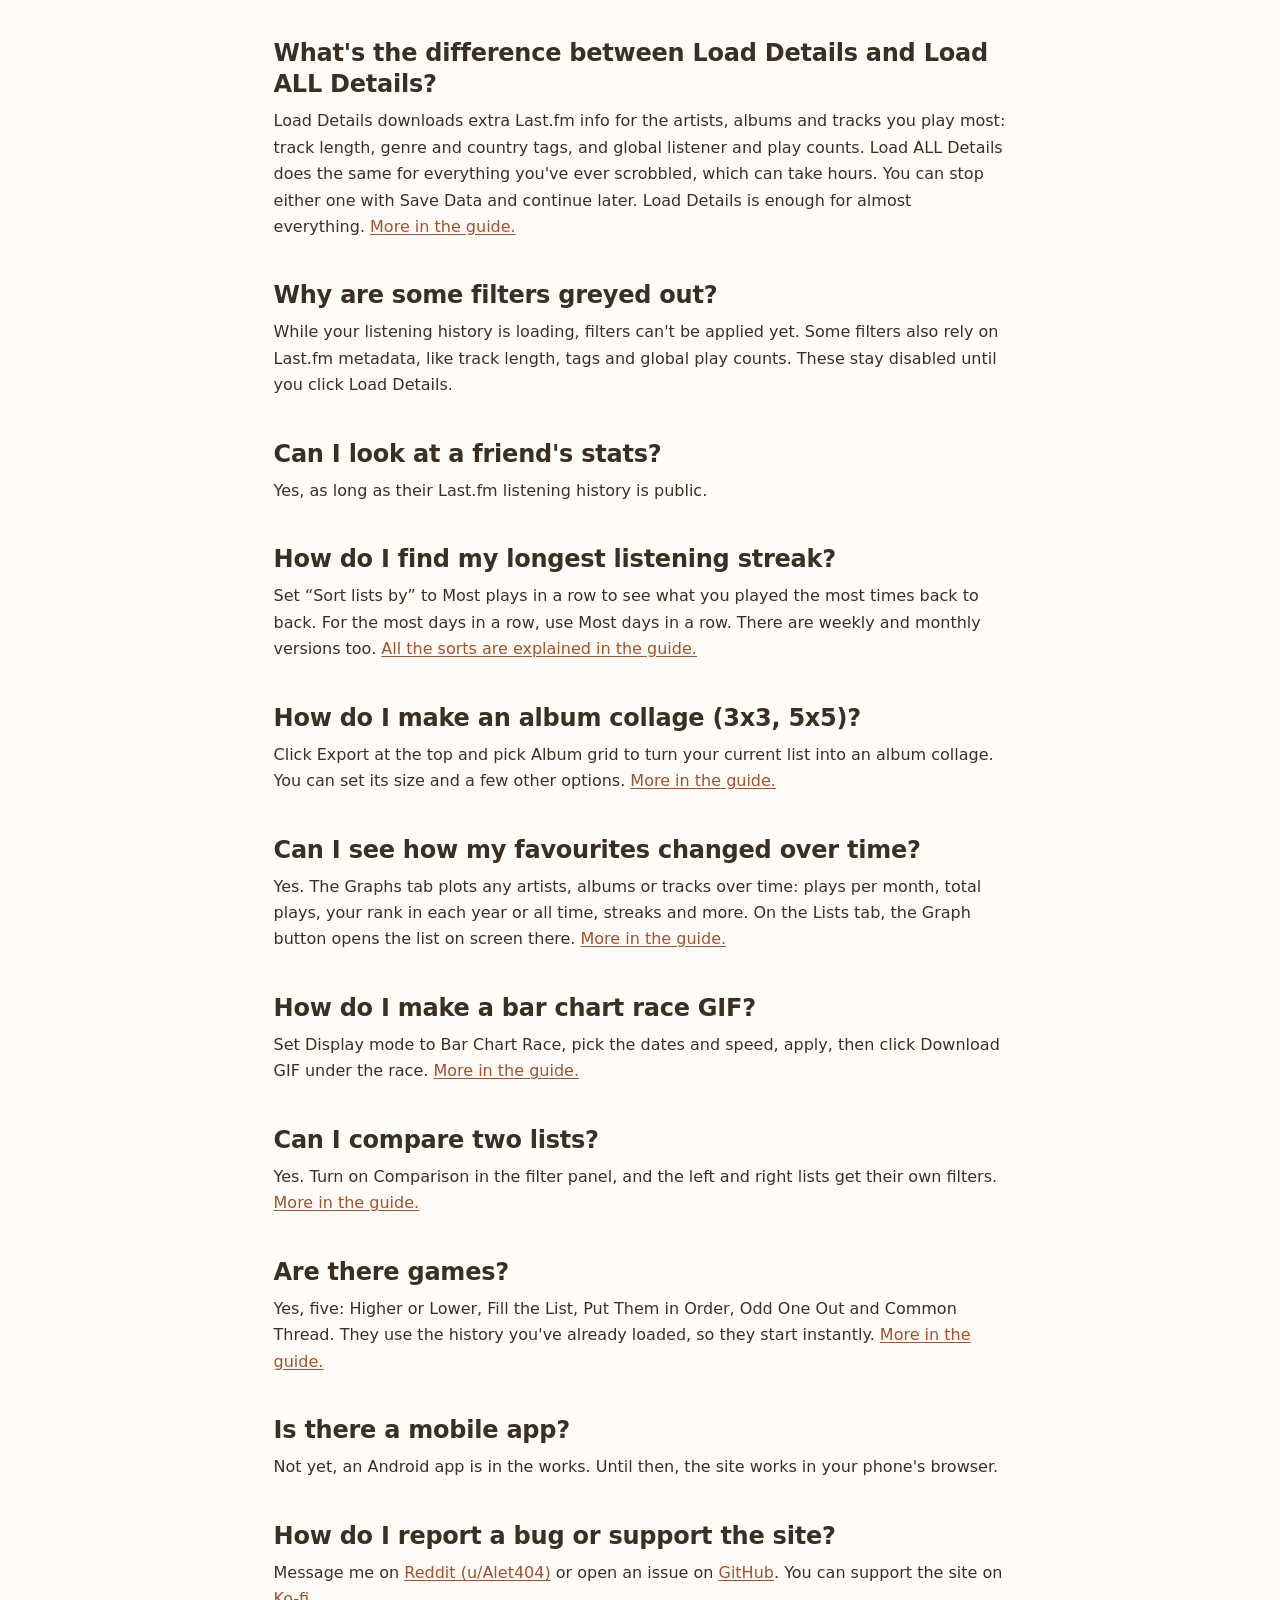
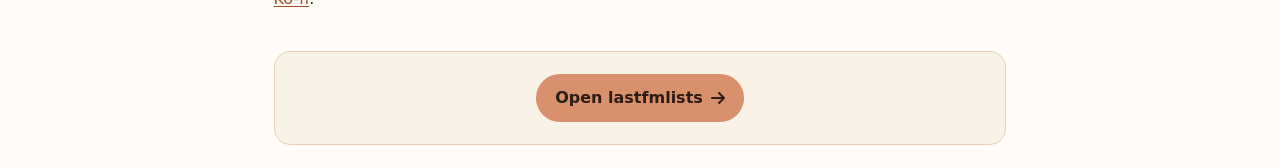
==== commit 9d1c0895: "Harden the pages against injected and tampered scripts; fix four layout slips Security: - Add a Cont" ====
--- a/faq/index.html
+++ b/faq/index.html
@@ -3,6 +3,10 @@
 <head>
 	<meta charset="UTF-8">
 	<meta name="viewport" content="width=device-width, initial-scale=1.0, viewport-fit=cover">
+	<!-- Only this site's own scripts and the pinned libraries below may run, and
+	     the page may only talk to Last.fm and the visit counter. This is a second
+	     line of defence should a name from Last.fm ever reach the page unescaped. -->
+	<meta http-equiv="Content-Security-Policy" content="default-src 'self'; script-src 'self'; style-src 'self' 'unsafe-inline' https://fonts.googleapis.com https://cdnjs.cloudflare.com; font-src 'self' https://fonts.gstatic.com https://cdnjs.cloudflare.com; img-src 'self' data: https:; connect-src 'self' https://lastfmlists.goatcounter.com; object-src 'none'; base-uri 'self'; form-action 'self'">
 	<title>FAQ · lastfmlists</title>
 	<meta name="description" content="Answers about lastfmlists: what it does, where your data is stored, why loading takes time, and how to make streak lists, album collages, bar chart races and graphs.">
 	<meta name="theme-color" content="#FFFCF8">
@@ -192,25 +196,13 @@
 	 ]
 	}
 	</script>
-	<script>
-		// Runs before the stylesheet paints, so a saved dark theme doesn't flash light.
-		(function () {
-			try {
-				var stored = localStorage.getItem('lastfmlists-theme');
-				var prefersDark = window.matchMedia && window.matchMedia('(prefers-color-scheme: dark)').matches;
-				var theme = stored || (prefersDark ? 'dark' : 'light');
-				document.documentElement.setAttribute('data-theme', theme);
-			} catch (e) {
-				document.documentElement.setAttribute('data-theme', 'light');
-			}
-		})();
-	</script>
+	<script src="../js/theme-init.js"></script>
 	<link rel="icon" type="image/png" href="../logo.png" sizes="32x32">
 	<link rel="apple-touch-icon" href="../logo.png" sizes="180x180">
 	<link rel="preconnect" href="https://fonts.googleapis.com">
 	<link rel="preconnect" href="https://fonts.gstatic.com" crossorigin>
 	<link href="https://fonts.googleapis.com/css2?family=IBM+Plex+Sans:ital,wght@0,100..700;1,100..700&display=swap" rel="stylesheet">
-	<link rel="stylesheet" href="https://cdnjs.cloudflare.com/ajax/libs/font-awesome/6.5.2/css/all.min.css">
+	<link rel="stylesheet" href="https://cdnjs.cloudflare.com/ajax/libs/font-awesome/6.5.2/css/all.min.css" integrity="sha384-PPIZEGYM1v8zp5Py7UjFb79S58UeqCL9pYVnVPURKEqvioPROaVAJKKLzvH2rDnI" crossorigin="anonymous" referrerpolicy="no-referrer">
 	<link rel="stylesheet" href="../style.css">
 	<link rel="stylesheet" href="../pages.css">
 </head>
@@ -340,8 +332,9 @@
 		</article>
 	</main>
 
-	<script data-goatcounter="https://lastfmlists.goatcounter.com/count" async src="https://gc.zgo.at/count.js"></script>
+	<script data-goatcounter="https://lastfmlists.goatcounter.com/count" async src="../js/vendor/goatcounter-count.js"></script>
 	<script src="../js/page-theme.js"></script>
+	<script src="../js/icon-fallback.js"></script>
 	<script type="module" src="../js/page-links.js"></script>
 </body>
 </html>
--- a/style.css
+++ b/style.css
@@ -351,7 +351,8 @@
 }
 
 .load-error {
-    margin: 0.9rem auto 0;
+    /* Sits between the form (1.5rem below it) and the links, with an even gap on both sides. */
+    margin: -0.6rem auto 0.9rem;
     max-width: 34rem;
     padding: 0.6rem 1rem;
     border: 1px solid var(--accent-strong);
@@ -2707,6 +2708,8 @@
     border-bottom: 1px dotted currentColor;
     color: var(--primary-text-color);
     font-weight: 600;
+    /* A name long enough to wrap lines up with the title above it. */
+    text-align: left;
     cursor: pointer;
 }
 
@@ -3307,6 +3310,12 @@
         right: 1rem;
         left: 1rem;
         width: auto;
+    }
+
+    /* Three choices don't fit one row on a phone and the third would wrap
+       alone under the first. The close button already means "Not now". */
+    .support-secondary button[data-support="later"] {
+        display: none;
     }
 }
 
@@ -4504,6 +4513,21 @@
     max-width: 620px;
 }
 
+/* The screens that only ask for a type sit on the middle of the screen
+   instead of hugging the left edge of a wide window */
+.hl-setup.game-options {
+    align-items: center;
+    text-align: center;
+}
+
+.hl-setup .game-options-intro {
+    margin-inline: auto;
+}
+
+.hl-setup .hl-type-choice {
+    width: 100%;
+}
+
 .game-options .hl-type,
 .game-options .ord-type,
 .game-options .odd-type,
@@ -5189,110 +5213,132 @@
 }
 
 /* ==========================================================================
-   Game mode: an open game fills the screen on its own
+   Game mode: on small screens an open game fills the screen on its own
    ========================================================================== */
 
-/* The header and tabs step aside while a game is open (see
-   games/screens.js); All games brings them back. */
-body.view-games.in-game #session-panel,
-body.view-games.in-game #view-tabs,
-body.view-games.in-game #loading-stats,
-body.view-games.in-game .support-banner {
-    display: none !important;
-}
-
-body.view-games.in-game main {
-    padding-top: 0;
-    padding-bottom: 0;
-}
-
-/* Exactly one screen tall: the game is a column whose board shrinks to fit,
-   so its buttons are always on screen and the page never scrolls */
-body.view-games.in-game #games-section {
-    display: flex;
-    flex-direction: column;
-    height: 100vh;
-    height: 100dvh;
-    padding-top: max(0.5rem, env(safe-area-inset-top, 0px));
-    padding-bottom: max(0.75rem, env(safe-area-inset-bottom, 0px));
-}
-
-body.in-game #games-section > div:not([hidden]) {
-    flex: 1 1 auto;
-    min-height: 0;
-    display: flex;
-    flex-direction: column;
-}
-
-/* The open screen sits in the middle of the space under All games, so a
-   short round doesn't leave the bottom of a large screen empty */
-body.in-game #games-section > div > div:not([hidden]) {
-    flex: 0 1 auto;
-    min-height: 0;
-    display: flex;
-    flex-direction: column;
-    margin-block: auto;
-}
-
-body.in-game .hl-back {
-    flex: none;
-    align-self: flex-start;
-    margin-bottom: 0.35rem;
-}
-
-body.in-game .hl-scorebar,
-body.in-game .ftl-topbar,
-body.in-game .ord-topbar,
-body.in-game .ftl-guess-form,
-body.in-game .thread-items,
-body.in-game .ftl-actions,
-body.in-game .game-footer,
-body.in-game .ord-hint,
-body.in-game .hl-feedback {
-    flex: none;
-}
-
-/* The board: the part that gives up height when the screen is short, and
-   scrolls on its own only when it can't fit (a long reveal). The padding
-   keeps hover lifts and answer rings from being clipped. */
-body.in-game .hl-round,
-body.in-game .ftl-slots,
-body.in-game .ord-list,
-body.in-game .odd-options,
-body.in-game .thread-statements {
-    position: relative;
-    flex: 0 1 auto;
-    min-height: 0;
-    overflow-y: auto;
-    overscroll-behavior: contain;
-    padding: 4px;
-    margin-left: -4px;
-    margin-right: -4px;
-}
-
-/* Setup screens scroll when they must, with Start always in reach. Like the
-   boards, they anchor their visually hidden inputs and labels, which would
-   otherwise stretch the page. */
-body.in-game .game-options {
-    position: relative;
-    overflow-y: auto;
-}
-
-body.in-game .game-options .game-start {
-    position: sticky;
-    bottom: 0;
-    align-self: flex-start;
-    margin-top: 0.4rem;
-    box-shadow: 0 -0.75rem 1rem var(--background-color);
-}
-
-/* Higher or Lower: the two cards share the height */
-body.in-game .hl-round {
-    grid-template-rows: minmax(0, 1fr);
-}
-
-body.in-game .hl-option {
-    min-height: 0;
+/* Phones, small tablets and phones turned sideways only: on a laptop or
+   desktop the game sits under the header and tabs and fits as it is */
+@media (max-width: 768px), (max-height: 540px) {
+    /* The header and tabs step aside while a game is open (see
+       games/screens.js); All games brings them back. */
+    body.view-games.in-game #session-panel,
+    body.view-games.in-game #view-tabs,
+    body.view-games.in-game #loading-stats,
+    body.view-games.in-game .support-banner {
+        display: none !important;
+    }
+
+    body.view-games.in-game main {
+        padding-top: 0;
+        padding-bottom: 0;
+    }
+
+    /* Exactly one screen tall: the game is a column whose board shrinks to fit,
+       so its buttons are always on screen and the page never scrolls */
+    body.view-games.in-game #games-section {
+        display: flex;
+        flex-direction: column;
+        height: 100vh;
+        height: 100dvh;
+        padding-top: max(0.5rem, env(safe-area-inset-top, 0px));
+        padding-bottom: max(0.75rem, env(safe-area-inset-bottom, 0px));
+    }
+
+    body.in-game #games-section > div:not([hidden]) {
+        flex: 1 1 auto;
+        min-height: 0;
+        display: flex;
+        flex-direction: column;
+    }
+
+    /* The open screen sits in the middle of the space under All games, so a
+       short round doesn't leave the bottom of a large screen empty */
+    body.in-game #games-section > div > div:not([hidden]) {
+        flex: 0 1 auto;
+        min-height: 0;
+        display: flex;
+        flex-direction: column;
+        margin-block: auto;
+    }
+
+    body.in-game .hl-back {
+        flex: none;
+        align-self: flex-start;
+        margin-bottom: 0.35rem;
+    }
+
+    body.in-game .hl-scorebar,
+    body.in-game .ftl-topbar,
+    body.in-game .ord-topbar,
+    body.in-game .ftl-guess-form,
+    body.in-game .thread-items,
+    body.in-game .ftl-actions,
+    body.in-game .game-footer,
+    body.in-game .ord-hint,
+    body.in-game .hl-feedback {
+        flex: none;
+    }
+
+    /* The board: the part that gives up height when the screen is short, and
+       scrolls on its own only when it can't fit (a long reveal). The padding
+       keeps hover lifts and answer rings from being clipped. */
+    body.in-game .hl-round,
+    body.in-game .ftl-slots,
+    body.in-game .ord-list,
+    body.in-game .odd-options,
+    body.in-game .thread-statements {
+        position: relative;
+        flex: 0 1 auto;
+        min-height: 0;
+        overflow-y: auto;
+        overscroll-behavior: contain;
+        padding: 4px;
+        margin-left: -4px;
+        margin-right: -4px;
+    }
+
+    /* Setup screens scroll when they must, with Start always in reach. Like the
+       boards, they anchor their visually hidden inputs and labels, which would
+       otherwise stretch the page. */
+    body.in-game .game-options {
+        position: relative;
+        overflow-y: auto;
+    }
+
+    body.in-game .game-options .game-start {
+        position: sticky;
+        bottom: 0;
+        align-self: flex-start;
+        margin-top: 0.4rem;
+        box-shadow: 0 -0.75rem 1rem var(--background-color);
+    }
+
+    /* Higher or Lower: the two cards share the height */
+    body.in-game .hl-round {
+        grid-template-rows: minmax(0, 1fr);
+    }
+
+    body.in-game .hl-option {
+        min-height: 0;
+    }
+}
+
+/* Laptops and desktops: the page scrolls instead of the board, so the
+   buttons under a long answer stay pinned to the bottom of the window, with
+   the page fading out above them instead of a line */
+@media (min-width: 769px) and (min-height: 541px) {
+    body.in-game .game-footer {
+        position: sticky;
+        bottom: 0;
+        z-index: 5;
+        padding: 0.5rem 0 0.75rem;
+        background: var(--background-color);
+        box-shadow: 0 -1rem 1rem -0.25rem var(--background-color);
+    }
+
+    body.in-game .game-options .game-start {
+        align-self: flex-start;
+    }
 }
 
 /* Small screens: tighter spacing so a whole round fits a phone */
@@ -5316,6 +5362,12 @@
        Lower and Odd One Out fill the rest: bigger targets for a thumb */
     body.in-game #games-section > div > div:not([hidden]) {
         margin-block: 0;
+    }
+
+    /* A screen that only asks for a type stays in the middle, like on
+       larger screens */
+    body.in-game #games-section > div > .hl-setup:not([hidden]) {
+        margin-block: auto;
     }
 
     body.in-game #games-section #hl-play,
@@ -5681,6 +5733,8 @@
 }
 
 .graph-series-name {
+    min-width: 0;
+    max-width: 100%;
     overflow: hidden;
     font-weight: 650;
     color: var(--primary-text-color);
@@ -5689,9 +5743,17 @@
 }
 
 .graph-series-kind {
+    min-width: 0;
+    max-width: 100%;
+    overflow: hidden;
     font-size: var(--text-xs);
     color: var(--secondary-text-color);
+    text-overflow: ellipsis;
     white-space: nowrap;
+}
+/* A long name shortens with an ellipsis; the remove button keeps its place. */
+.graph-series-chip .race-legend-reset {
+    flex: none;
 }
 
 .graph-add {
@@ -5919,3 +5981,45 @@
         display: none;
     }
 }
+
+/* ---- Icons failed to load ----
+   js/icon-fallback.js adds .icons-missing when Font Awesome's stylesheet is
+   blocked or fails. Icon-only buttons and links then show their label as text
+   instead of an empty circle, and buttons with a hidden label show it. */
+.icons-missing .fas,
+.icons-missing .fab,
+.icons-missing .far {
+    display: none;
+}
+.icons-missing :is(button, a)[aria-label]:has(> i:only-child) {
+    width: auto !important;
+    min-width: 0;
+    height: auto !important;
+    min-height: 2rem;
+    aspect-ratio: auto;
+    padding: 0.3rem 0.75rem !important;
+    border-radius: 999px !important;
+    font-size: var(--text-sm) !important;
+    font-weight: 600;
+    line-height: 1.2;
+    white-space: nowrap;
+}
+.icons-missing :is(button, a)[aria-label]:has(> i:only-child)::after {
+    content: attr(aria-label);
+}
+.icons-missing #session-panel .session-actions .btn-label {
+    display: inline !important;
+}
+.icons-missing .top-links,
+.icons-missing #session-panel .session-socials,
+.icons-missing #session-panel .session-actions {
+    flex-wrap: wrap;
+    justify-content: center;
+}
+.icons-missing #session-panel .session-actions > button,
+.icons-missing #session-panel .session-actions .menu-trigger {
+    width: auto;
+    height: auto;
+    min-height: 2rem;
+    padding: 0.3rem 0.75rem;
+}
